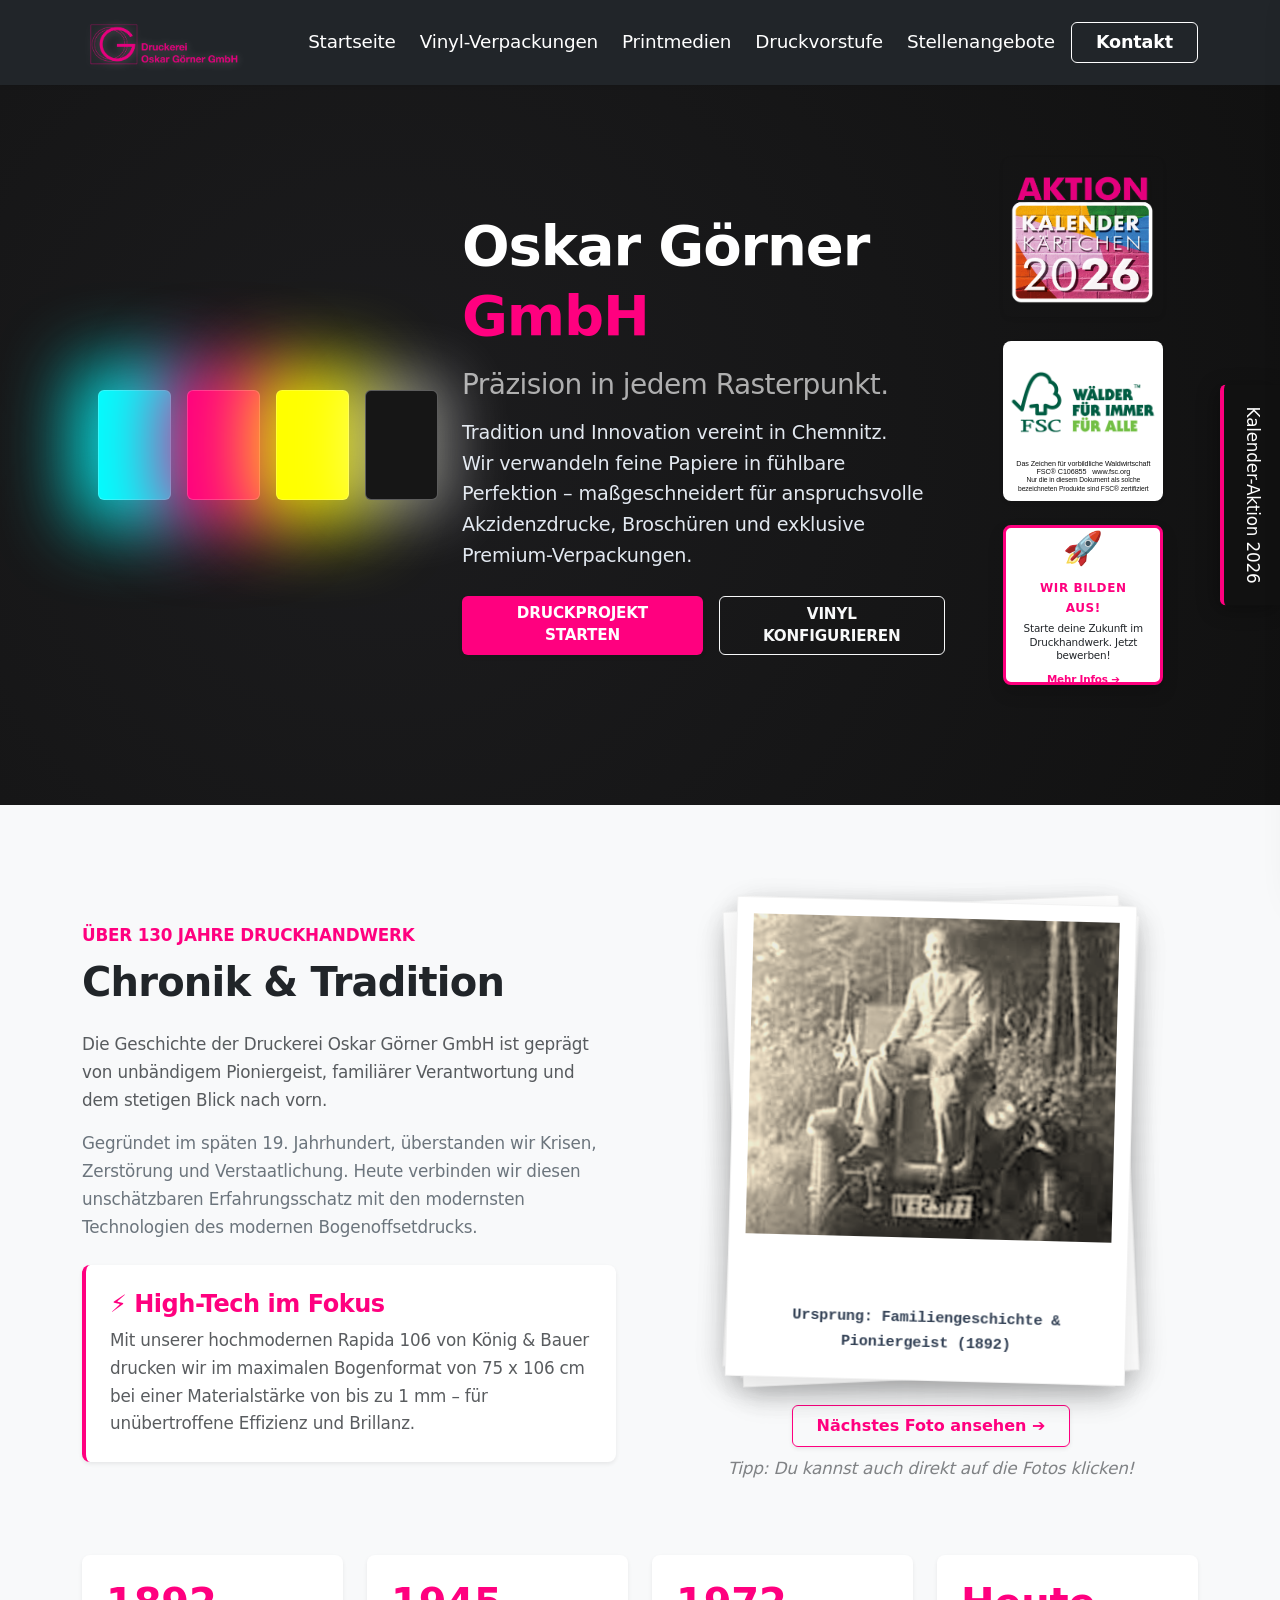
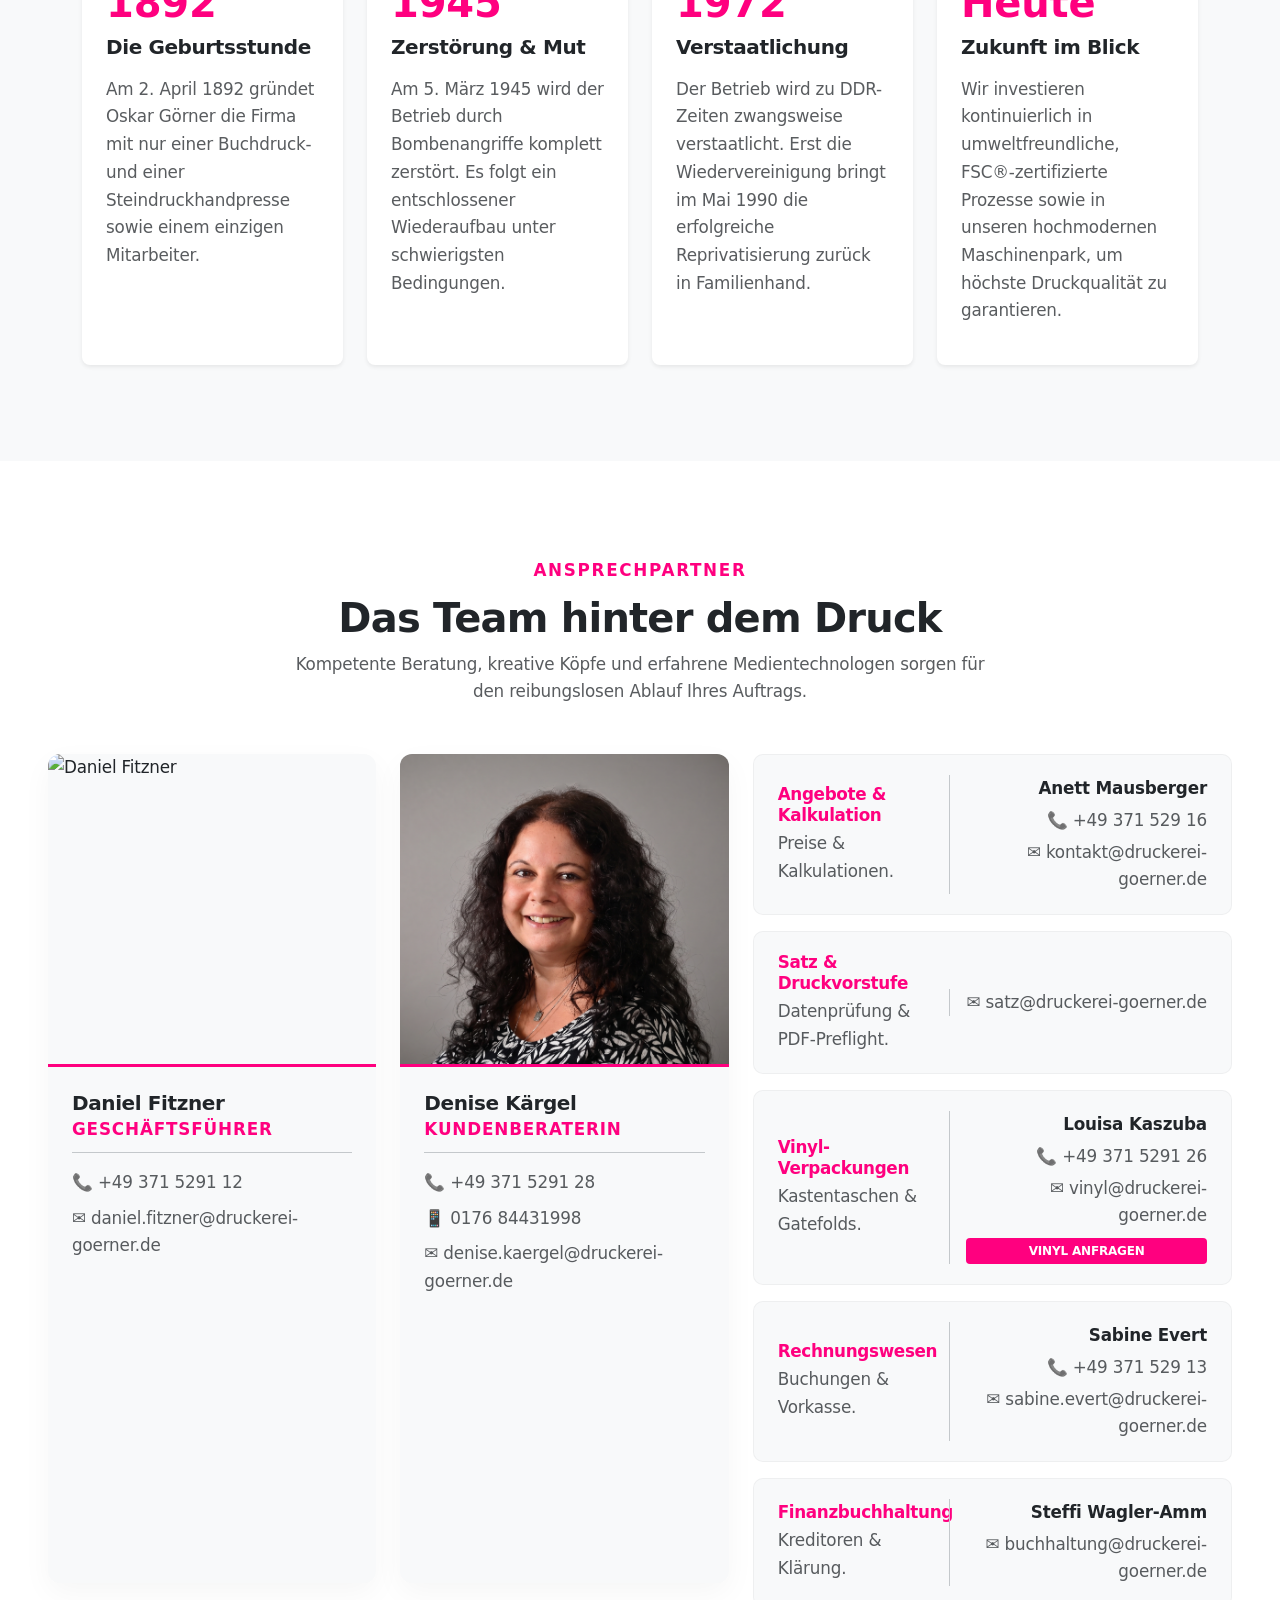
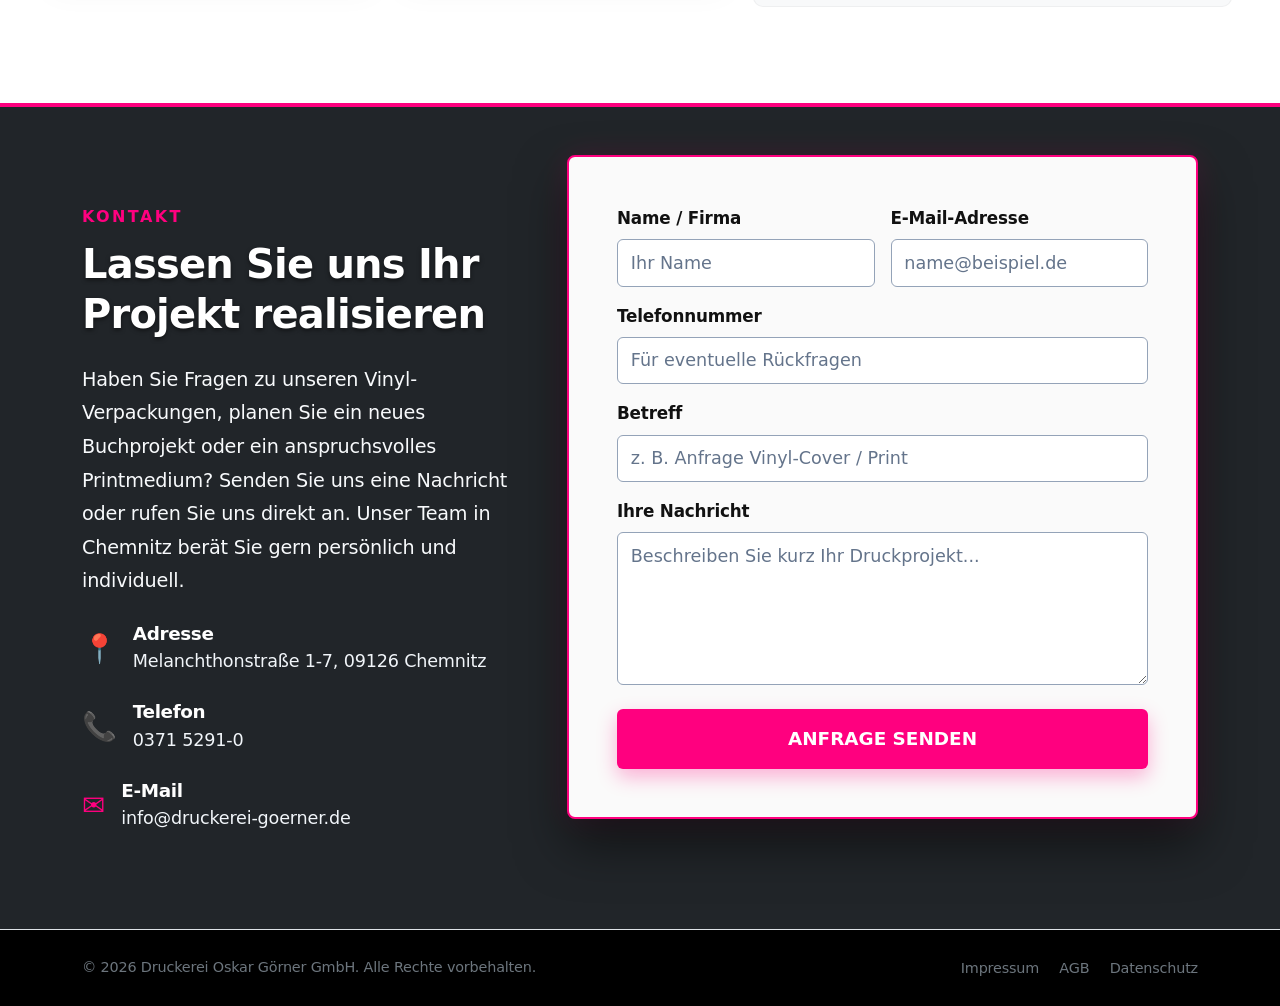
==== index.html @ 6c76233c "neues formualr" ====
<!DOCTYPE html>
<html lang="de">

<head>
    <meta charset="UTF-8">
    <meta name="viewport" content="width=device-width, initial-scale=1.0">
    <title>Druckerei Oskar Görner GmbH | Chemnitz</title>
    <meta name="description"
        content="Druckerei Oskar Görner GmbH in Chemnitz - Spezialist für Vinyl-Verpackungen, Printmedien und weitere Druckdienstleistungen." />

    <link href="https://cdn.jsdelivr.net/npm/bootstrap@5.3.3/dist/css/bootstrap.min.css" rel="stylesheet">
    <link rel="stylesheet" href="css/style.css">
</head>

<body>


    <nav class="navbar navbar-expand-lg navbar-dark bg-dark sticky-top shadow-sm">
        <div class="container">
            <a class="navbar-brand text-uppercase fw-bold tracking-wide" href="index.html">
                <img src="img/Logo_transparent.png" alt="Druckerei Oskar Görner GmbH Logo"
                    class="d-inline-block align-text-top">
            </a>
            <button class="navbar-toggler" type="button" data-bs-toggle="collapse" data-bs-target="#navbarNav">
                <span class="navbar-toggler-icon"></span>
            </button>
            <div class="collapse navbar-collapse" id="navbarNav">
                <ul class="navbar-nav ms-auto align-items-lg-center gap-2">
                    <li class="nav-item"><a class="nav-link" href="index.html">Startseite</a></li>

                    <li class="nav-item dropdown hover-dropdown mobile-split-dropdown">
                        <div class="d-flex align-items-center justify-content-between w-100">
                            <a class="nav-link w-100" href="sites/vinyl/vinyl.html">Vinyl-Verpackungen</a>
                            <span class="mobile-arrow d-lg-none">
                                <svg width="12" height="12" viewBox="0 0 24 24" fill="none" stroke="currentColor"
                                    stroke-width="3" stroke-linecap="round" stroke-linejoin="round">
                                    <polyline points="6 9 12 15 18 9"></polyline>
                                </svg>
                            </span>
                        </div>
                        <ul class="dropdown-menu dropdown-menu-dark">
                            <li><a class="dropdown-menu-item" href="sites/vinyl/formate.html">Formate</a></li>
                            <li><a class="dropdown-menu-item"
                                    href="sites/produktion/weiterverarbeitung.html#veredelung">Veredelung</a></li>
                            <li><a class="dropdown-menu-item text-magenta fw-bold"
                                    href="sites/vinyl/vinyl.html#vinyl-konfigurator">Anfrage Vinyl</a></li>
                        </ul>
                    </li>

                    <li class="nav-item dropdown hover-dropdown mobile-split-dropdown">
                        <div class="d-flex align-items-center justify-content-between w-100">
                            <a class="nav-link w-100" href="sites/produktion/print.html">Printmedien</a>
                            <span class="mobile-arrow d-lg-none">
                                <svg width="12" height="12" viewBox="0 0 24 24" fill="none" stroke="currentColor"
                                    stroke-width="3" stroke-linecap="round" stroke-linejoin="round">
                                    <polyline points="6 9 12 15 18 9"></polyline>
                                </svg>
                            </span>
                        </div>
                        <ul class="dropdown-menu dropdown-menu-dark">
                            <li><a class="dropdown-menu-item"
                                    href="sites/produktion/print.html#offsetdruck">Offsetdruck</a></li>
                            <li><a class="dropdown-menu-item"
                                    href="sites/produktion/print.html#digitaldruck">Digitaldruck</a></li>
                            <li><a class="dropdown-menu-item"
                                    href="sites/produktion/weiterverarbeitung.html">Weiterverarbeitung</a></li>
                            <li><a class="dropdown-menu-item"
                                    href="sites/produktion/weiterverarbeitung.html#veredelung">Veredelung</a></li>
                        </ul>
                    </li>

                    <li class="nav-item">
                        <a class="nav-link" href="sites/produktion/druckvorstufe.html">Druckvorstufe</a>
                    </li>

                    <li class="nav-item"><a class="nav-link" href="sites/stellenangebote.html">Stellenangebote</a></li>
                    <li class="nav-item mt-2 mt-lg-0">
                        <a class="btn btn-outline-magenta px-4" href="#kontakt">Kontakt</a>
                    </li>
                </ul>
            </div>
        </div>
    </nav>

    <section class="hero-section d-flex align-items-center text-white bg-dark position-relative overflow-hidden">
        <div class="container py-4 position-relative" style="z-index: 2;">
            <div class="row align-items-center g-4 flex-column flex-lg-row">

                <!-- CMYK Animation: Bleibt mobil exakt nebeneinander in einer Reihe stehen -->
                <div class="col-12 col-lg-4 d-flex justify-content-center align-items-center mx-auto text-center">
                    <div id="heroModernMachine"
                        class="modern-machine-stage d-flex justify-content-center align-items-center mx-auto">
                        <div
                            class="machine-core d-flex flex-row justify-content-center align-items-center gap-2 gap-sm-3">
                            <div class="laser-glow"></div>
                            <div class="print-cylinder cyan-layer ignited"></div>
                            <div class="print-cylinder magenta-layer ignited"></div>
                            <div class="print-cylinder yellow-layer ignited"></div>
                            <div class="print-cylinder black-layer ignited"></div>
                        </div>
                    </div>
                </div>

                <!-- Text-Inhalt und Buttons -->
                <div class="col-12 col-lg-8 hero-text-entry text-center text-lg-start mt-4 mt-lg-0">
                    <div class="row g-4 align-items-center justify-content-center justify-content-lg-start">

                        <div class="col-12 col-lg-8">
                            <h1 class="display-4 fw-bold mb-3">
                                Oskar Görner <span class="text-magenta">GmbH</span>
                            </h1>
                            <h2 class="h4 fw-light text-white-50 mb-3">Präzision in jedem Rasterpunkt.</h2>
                            <p class="lead mb-0 text-secondary-light">Tradition und Innovation vereint in Chemnitz. <br>
                                Wir verwandeln feine Papiere in fühlbare Perfektion – maßgeschneidert für anspruchsvolle
                                Akzidenzdrucke, Broschüren und exklusive Premium-Verpackungen.</p>

                            <!-- Die beiden Buttons direkt unter dem Text -->
                            <div class="d-flex justify-content-center justify-content-lg-start gap-3 mt-4">
                                <a href="#kontakt"
                                    class="btn btn-magenta px-4 py-2.5 fw-bold text-uppercase tracking-wide shadow-sm"
                                    style="font-size: 0.95rem;">
                                    Druckprojekt starten
                                </a>
                                <a href="sites/vinyl/vinyl.html#vinyl-konfigurator"
                                    class="btn btn-outline-light px-4 py-2.5 fw-bold text-uppercase tracking-wide transition-card"
                                    style="font-size: 0.95rem;">
                                    Vinyl konfigurieren
                                </a>
                            </div>
                        </div>

                        <!-- RECHTE SEITE IM HEADER: Aktion und FSC absolut identisch groß, bündig und mit weißem Hintergrund -->

                        <div
                            class="col-12 col-lg-4 d-flex flex-column align-items-center justify-content-center gap-4 mt-4 mt-lg-0">

                            <img src="img/Button_26.png" alt="Zur Kalenderkärtchen-Aktion 2026"
                                onclick="window.openActionFlyout()" class="img-fluid rounded-3 shadow-sm"
                                style="cursor: pointer; width: 160px !important; height: 160px !important; object-fit: contain; transition: transform 0.2s ease;">

                            <div class="d-flex flex-column align-items-center text-center">
                                <a href="pdf/Zertifikat.pdf" target="_blank" rel="noopener noreferrer"
                                    class="fsc-logo-link d-block bg-white p-2 rounded-3 shadow-sm d-flex flex-column align-items-center justify-content-between text-center text-decoration-none"
                                    style="width: 160px !important; height: 160px !important; transition: transform 0.2s ease;">
                                    <div class="w-100 d-flex align-items-center justify-content-center flex-grow-1"
                                        style="min-height: 0;">
                                        <img src="img/zertifikat.png" alt="FSC Zertifikat Logo" class="mw-100 mh-100"
                                            style="object-fit: contain; transform: scale(1.15);">
                                    </div>
                                    <div class="mt-1 w-100"
                                        style="font-family: 'AvantGarde Bk BT', sans-serif; font-size: 0.45rem; color: #111111; line-height: 1.15; font-weight: 500; letter-spacing: -0.01em;">
                                        Das Zeichen für vorbildliche Waldwirtschaft<br>
                                        FSC® C106855 &nbsp; www.fsc.org<br>
                                        <span style="font-size: 0.42rem;">Nur die in diesem Dokument als solche
                                            bezeichneten Produkte sind FSC® zertifiziert</span>
                                    </div>
                                </a>
                            </div>

                            <a href="sites/stellenangebote.html"
                                class="d-block bg-white p-3 rounded-3 shadow d-flex flex-column align-items-center justify-content-center text-center text-decoration-none"
                                style="width: 160px !important; height: 160px !important; border: 3px solid var(--magenta-brand) !important; transition: transform 0.2s ease, box-shadow 0.2s ease;"
                                onmouseenter="this.style.transform='scale(1.04)'; this.style.boxShadow='0 0 15px rgba(255, 0, 127, 0.4)';"
                                onmouseleave="this.style.transform='scale(1)'; this.style.boxShadow='none';">

                                <div class="fs-2 mb-1" style="animation: pulseBadge 2s infinite alternate;">🚀</div>
                                <div class="fw-bold text-uppercase mb-1"
                                    style="font-size: 0.75rem; color: var(--magenta-brand); letter-spacing: 0.05em;">Wir
                                    bilden aus!</div>
                                <div class="text-dark fw-medium" style="font-size: 0.65rem; line-height: 1.3;">Starte
                                    deine Zukunft im Druckhandwerk. Jetzt bewerben!</div>
                                <div class="mt-2 fw-bold text-decoration-underline"
                                    style="font-size: 0.65rem; color: var(--magenta-brand);">Mehr Infos ➔</div>
                            </a>

                        </div>

                    </div>
                </div>

            </div>
        </div>
    </section>

    <section id="geschichte" class="py-5 bg-light text-dark">
        <div class="container py-5">
            <div class="row g-5 align-items-center mb-5">
                <div class="col-lg-6">
                    <span class="text-magenta text-uppercase fw-bold tracking-wider">Über 130 Jahre Druckhandwerk</span>
                    <h2 class="display-5 fw-bold mt-2 mb-4">Chronik & Tradition</h2>
                    <p class="lead text-muted">Die Geschichte der Druckerei Oskar Görner GmbH ist geprägt von unbändigem
                        Pioniergeist, familiärer Verantwortung und dem stetigen Blick nach vorn.</p>
                    <p class="text-secondary">Gegründet im späten 19. Jahrhundert, überstanden wir Krisen, Zerstörung
                        und Verstaatlichung. Heute verbinden wir diesen unschätzbaren Erfahrungsschatz mit den
                        modernsten Technologien des modernen Bogenoffsetdrucks.</p>

                    <div class="p-4 bg-white shadow-sm rounded-3 border-start border-magenta border-4 mt-4">
                        <h4 class="fw-bold text-magenta mb-2">⚡ High-Tech im Fokus</h4>
                        <p class="mb-0 text-muted">Mit unserer hochmodernen Rapida 106 von König & Bauer drucken wir im
                            maximalen Bogenformat von 75 x 106 cm bei einer Materialstärke von bis zu 1 mm – für
                            unübertroffene Effizienz und Brillanz.</p>
                    </div>
                </div>

                <div class="col-lg-6 d-flex flex-column align-items-center">
                    <div class="photo-stack-container position-relative">
                        <div class="photo-stack" id="historicalPhotoStack" title="Klicke auf das Foto zum Blättern!">

                            <!-- 1. Oskar Görner (Gründerfoto ganz oben auf dem Stapel) -->
                            <div class="historical-photo-card pos-1" data-index="0">
                                <div class="photo-polaroid sepia-filter">
                                    <div class="photo-image-wrapper">
                                        <img src="img/Fritz_gross.jpg" alt="Historisches Gründerfoto" class="photo-img">
                                    </div>
                                    <div class="photo-caption">Ursprung: Familiengeschichte & Pioniergeist (1892)</div>
                                </div>
                            </div>

                            <!-- 2. Buchdruck Produktion 1958 -->
                            <div class="historical-photo-card pos-2" data-index="1">
                                <div class="photo-polaroid bw-filter">
                                    <div class="photo-image-wrapper">
                                        <img src="img/maerz_58_gross.jpg" alt="Produktion März 1958" class="photo-img">
                                    </div>
                                    <div class="photo-caption">1958: Fleiß und Technik im Buchdruck</div>
                                </div>
                            </div>

                            <!-- 3. Gebäude Melanchthonstraße -->
                            <div class="historical-photo-card pos-3" data-index="2">
                                <div class="photo-polaroid vintage-filter">
                                    <div class="photo-image-wrapper">
                                        <img src="img/firma_gross.jpg" alt="Firmengebäude Melanchthonstraße"
                                            class="photo-img">
                                    </div>
                                    <div class="photo-caption">Tradition: Die Produktionsstätte in Chemnitz</div>
                                </div>
                            </div>

                            <!-- 4. Reprivatisierung 1990 -->
                            <div class="historical-photo-card pos-4" data-index="3">
                                <div class="photo-polaroid vintage-filter">
                                    <div class="photo-image-wrapper">
                                        <img src="img/joachim_gross.jpg" alt="Joachim Fitzner" class="photo-img">
                                    </div>
                                    <div class="photo-caption">1990: Reprivatisierung durch Joachim Fitzner</div>
                                </div>
                            </div>

                            <!-- 5. Übernahme 2004 (Mutter & Sohn Daniel) -->
                            <div class="historical-photo-card pos-5" data-index="4">
                                <div class="photo-polaroid">
                                    <div class="photo-image-wrapper">
                                        <img src="img/geschaeftsleitung_gross.jpg" alt="Generationswechsel 2004"
                                            class="photo-img">
                                    </div>
                                    <div class="photo-caption">2004: Übernahme durch Frau Fitzner & Sohn Daniel</div>
                                </div>
                            </div>

                            <!-- 6. Übernahme & Heutige Geschäftsleitung -->
                            <div class="historical-photo-card pos-6" data-index="5">
                                <div class="photo-polaroid">
                                    <div class="photo-image-wrapper">
                                        <img src="img/fitzner1.png" alt="Geschäftsführer Daniel Fitzner"
                                            class="photo-img">
                                    </div>
                                    <div class="photo-caption">Heute: Daniel Fitzner führt den Familienbetrieb als
                                        alleiniger Geschäftsführer in die Zukunft</div>
                                </div>
                            </div>

                        </div>
                    </div>

                    <div class="text-center mt-4">
                        <button class="btn btn-outline-magenta px-4 py-2 fw-semibold shadow-sm" id="btnNextPhoto">
                            Nächstes Foto ansehen ➔
                        </button>
                        <p class="text-muted small mt-2 mb-0"><i class="opacity-75">Tipp: Du kannst auch direkt auf die
                                Fotos klicken!</i></p>
                    </div>
                </div>
            </div>

            <!-- DIE REINE TIMELINE -->
            <div class="row g-4 mt-5">
                <div class="col-md-6 col-lg-3">
                    <div class="p-4 bg-white rounded-3 shadow-sm h-100 d-flex flex-column justify-content-between">
                        <div>
                            <div class="display-6 fw-bold text-magenta mb-2">1892</div>
                            <h5 class="fw-bold mb-3">Die Geburtsstunde</h5>
                            <p class="text-muted small mb-0">Am 2. April 1892 gründet Oskar Görner die Firma mit nur
                                einer Buchdruck- und einer Steindruckhandpresse sowie einem einzigen Mitarbeiter.</p>
                        </div>
                    </div>
                </div>

                <div class="col-md-6 col-lg-3">
                    <div class="p-4 bg-white rounded-3 shadow-sm h-100 d-flex flex-column justify-content-between">
                        <div>
                            <div class="display-6 fw-bold text-magenta mb-2">1945</div>
                            <h5 class="fw-bold mb-3">Zerstörung & Mut</h5>
                            <p class="text-muted small mb-0">Am 5. März 1945 wird der Betrieb durch Bombenangriffe
                                komplett zerstört. Es folgt ein entschlossener Wiederaufbau unter schwierigsten
                                Bedingungen.</p>
                        </div>
                    </div>
                </div>

                <div class="col-md-6 col-lg-3">
                    <div class="p-4 bg-white rounded-3 shadow-sm h-100 d-flex flex-column justify-content-between">
                        <div>
                            <div class="display-6 fw-bold text-magenta mb-2">1972</div>
                            <h5 class="fw-bold mb-3">Verstaatlichung</h5>
                            <p class="text-muted small mb-0">Der Betrieb wird zu DDR-Zeiten zwangsweise verstaatlicht.
                                Erst die Wiedervereinigung bringt im Mai 1990 die erfolgreiche Reprivatisierung zurück
                                in Familienhand.</p>
                        </div>
                    </div>
                </div>

                <div class="col-md-6 col-lg-3">
                    <div class="p-4 bg-white rounded-3 shadow-sm h-100 d-flex flex-column justify-content-between">
                        <div>
                            <div class="display-6 fw-bold text-magenta mb-2">Heute</div>
                            <h5 class="fw-bold mb-3">Zukunft im Blick</h5>
                            <p class="text-muted small mb-3">Wir investieren kontinuierlich in umweltfreundliche,
                                FSC®-zertifizierte Prozesse sowie in unseren hochmodernen Maschinenpark, um höchste
                                Druckqualität zu garantieren.</p>
                        </div>
                    </div>
                </div>
            </div>
        </div>
    </section>

    <!-- ==========================================
       MODERNE INTERAKTIVE TEAM-GALERIE (PREMIUM GRID)
       ========================================== -->

    <!-- TEAM SECTION (Helle Kasten, synchrone Zeilenhöhen & erweiterte Breite gegen Mail-Umbruch) -->
    <section id="team" class="py-5 bg-white">
        <div class="container-fluid px-4 px-md-5 py-5" style="max-width: 1600px; margin: 0 auto;">
            <div class="text-center max-width-md mx-auto mb-5" style="max-width: 700px;">
                <span class="text-magenta text-uppercase fw-bold tracking-wider"
                    style="letter-spacing: 0.1em;">Ansprechpartner</span>
                <h2 class="display-5 fw-bold mt-2">Das Team hinter dem Druck</h2>
                <p class="text-muted">Kompetente Beratung, kreative Köpfe und erfahrene Medientechnologen sorgen für den
                    reibungslosen Ablauf Ihres Auftrags.</p>
            </div>

            <div class="row g-4 align-items-stretch">

                <!-- LINKE SEITE: Hauptkarten mit hellem Hintergrund (Daniel & Denise) -->
                <div class="col-12 col-lg-7">
                    <div class="row g-4 h-100">

                        <!-- Daniel Fitzner -->
                        <div class="col-12 col-sm-6">
                            <div class="team-card-wrapper" style="background-color: #f8f9fa !important;">
                                <div class="team-photo-container">
                                    <img src="img/fitzner1.png" alt="Daniel Fitzner" class="team-photo-img">
                                </div>
                                <div class="p-4 d-flex flex-column justify-content-between"
                                    style="min-height: 200px; background-color: #f8f9fa !important; border-top: 3px solid var(--magenta-brand);">
                                    <div class="text-start pb-2">
                                        <h4 class="h5 fw-bold mb-0 text-dark">Daniel Fitzner</h4>
                                        <p class="text-magenta small fw-semibold text-uppercase mb-0"
                                            style="font-size: 0.8rem; letter-spacing: 0.05em;">Geschäftsführer</p>
                                    </div>

                                    <!-- Synchronisierte Zeilenhöhe: Mails und Nummern fluchten perfekt -->
                                    <div class="pt-3 border-top border-secondary-subtle flex-grow-1 d-flex flex-column justify-content-end text-muted small"
                                        style="line-height: 1.5; font-size: 0.9rem;">
                                        <p class="mb-2">
                                            <a href="tel:+49371529112"
                                                class="text-decoration-none text-muted text-magenta-hover fw-medium">📞
                                                +49 371 5291 12</a>
                                        </p>
                                        <p class="mb-2">
                                            <a href="mailto:daniel.fitzner@druckerei-goerner.de"
                                                class="text-decoration-none text-muted text-magenta-hover fw-medium text-break">✉️
                                                daniel.fitzner@druckerei-goerner.de</a>
                                        </p>
                                        <p class="mb-0 opacity-0 d-none d-sm-block" style="font-size: 0.9rem;">
                                            Platzhalter </p>
                                    </div>
                                </div>
                            </div>
                        </div>

                        <!-- Denise Kärgel -->
                        <div class="col-12 col-sm-6">
                            <div class="team-card-wrapper" style="background-color: #f8f9fa !important;">
                                <div class="team-photo-container">
                                    <img src="img/denise_kaegel.png" alt="Denise Kärgel" class="team-photo-img">
                                </div>
                                <div class="p-4 d-flex flex-column justify-content-between"
                                    style="min-height: 200px; background-color: #f8f9fa !important; border-top: 3px solid var(--magenta-brand);">
                                    <div class="text-start pb-2">
                                        <h4 class="h5 fw-bold mb-0 text-dark">Denise Kärgel</h4>
                                        <p class="text-magenta small fw-semibold text-uppercase mb-0"
                                            style="font-size: 0.8rem; letter-spacing: 0.05em;">Kundenberaterin</p>
                                    </div>

                                    <div class="pt-3 border-top border-secondary-subtle flex-grow-1 d-flex flex-column justify-content-end text-muted small"
                                        style="line-height: 1.5; font-size: 0.9rem;">
                                        <p class="mb-2">
                                            <a href="tel:+49371529128"
                                                class="text-decoration-none text-muted text-magenta-hover fw-medium">📞
                                                +49 371 5291 28</a>
                                        </p>
                                        <p class="mb-2">
                                            <a href="tel:+4917684431998"
                                                class="text-decoration-none text-muted text-magenta-hover fw-medium">📱
                                                0176 84431998</a>
                                        </p>
                                        <p class="mb-0">
                                            <a href="mailto:denise.kaergel@druckerei-goerner.de"
                                                class="text-decoration-none text-muted text-magenta-hover fw-medium text-break">✉️
                                                denise.kaergel@druckerei-goerner.de</a>
                                        </p>
                                    </div>
                                </div>
                            </div>
                        </div>

                    </div>
                </div>

                <!-- RECHTE SEITE: Erweiterte Spaltenbreite (col-5 zu col-7) verhindert das Rutschen der Mails -->
                <div class="col-12 col-lg-5">
                    <div class="right-column-container gap-3 h-100 d-flex flex-column justify-content-between">

                        <!-- Kachel 1 -->
                        <div class="team-department-tile flex-grow-1">
                            <div class="text-start pe-2" style="width: 40%;">
                                <h4 class="h6 fw-bold text-magenta mb-1" style="font-size: 1.05rem;">Angebote &amp;
                                    Kalkulation</h4>
                                <p class="text-muted small mb-0 d-none d-sm-block">Preise &amp; Kalkulationen.</p>
                            </div>
                            <div class="text-end ps-3 border-start border-secondary-subtle flex-grow-1"
                                style="line-height: 1.4; font-size: 0.9rem; width: 60%;">
                                <p class="mb-1 fw-bold text-dark">Anett Mausberger</p>
                                <p class="mb-1"><a href="tel:+4937152916"
                                        class="text-decoration-none text-muted text-magenta-hover fw-medium">📞 +49 371
                                        529 16</a></p>
                                <p class="mb-0"><a href="mailto:kontakt@druckerei-goerner.de"
                                        class="text-decoration-none text-muted text-magenta-hover text-break">✉️
                                        kontakt@druckerei-goerner.de</a></p>
                            </div>
                        </div>

                        <!-- Kachel 2 -->
                        <div class="team-department-tile flex-grow-1">
                            <div class="text-start pe-2" style="width: 40%;">
                                <h4 class="h6 fw-bold text-magenta mb-1" style="font-size: 1.05rem;">Satz &amp;
                                    Druckvorstufe</h4>
                                <p class="text-muted small mb-0 d-none d-sm-block">Datenprüfung &amp; PDF-Preflight.</p>
                            </div>
                            <div class="text-end ps-3 border-start border-secondary-subtle flex-grow-1"
                                style="line-height: 1.4; font-size: 0.9rem; width: 60%;">
                                <p class="mb-0"><a href="mailto:satz@druckerei-goerner.de"
                                        class="text-decoration-none text-muted text-magenta-hover fw-medium text-break">✉️
                                        satz@druckerei-goerner.de</a></p>
                            </div>
                        </div>

                        <!-- Kachel 3 -->
                        <div class="team-department-tile flex-grow-1">
                            <div class="text-start pe-2" style="width: 40%;">
                                <h4 class="h6 fw-bold text-magenta mb-1" style="font-size: 1.05rem;">Vinyl-Verpackungen
                                </h4>
                                <p class="text-muted small mb-0 d-none d-sm-block">Kastentaschen &amp; Gatefolds.</p>
                            </div>
                            <div class="text-end ps-3 border-start border-secondary-subtle flex-grow-1 d-flex flex-column align-items-end justify-content-center"
                                style="line-height: 1.4; font-size: 0.9rem; width: 60%;">
                                <p class="mb-1 fw-bold text-dark">Louisa Kaszuba</p>
                                <p class="mb-1"><a href="tel:+49371529126"
                                        class="text-decoration-none text-muted text-magenta-hover fw-medium">📞 +49 371
                                        5291 26</a></p>
                                <p class="mb-2"><a href="mailto:vinyl@druckerei-goerner.de"
                                        class="text-decoration-none text-muted text-magenta-hover fw-medium text-break">✉️
                                        vinyl@druckerei-goerner.de</a></p>

                                <a href="sites/vinyl/vinyl.html#vinyl-konfigurator"
                                    class="btn btn-magenta btn-sm px-3 py-1.5 fw-bold text-uppercase tracking-wide w-100 w-sm-auto"
                                    style="font-size: 0.75rem; border-radius: 4px;">
                                    Vinyl anfragen
                                </a>
                            </div>
                        </div>

                        <!-- Kachel 4 (Sabine Evert: Vergrößerte Spalte hält die Mail in einer Zeile) -->
                        <div class="team-department-tile flex-grow-1">
                            <div class="text-start pe-2" style="width: 40%;">
                                <h4 class="h6 fw-bold text-magenta mb-1" style="font-size: 1.05rem;">Rechnungswesen</h4>
                                <p class="text-muted small mb-0 d-none d-sm-block">Buchungen &amp; Vorkasse.</p>
                            </div>
                            <div class="text-end ps-3 border-start border-secondary-subtle flex-grow-1"
                                style="line-height: 1.4; font-size: 0.9rem; width: 60%;">
                                <p class="mb-1 fw-bold text-dark">Sabine Evert</p>
                                <p class="mb-1"><a href="tel:+4937152913"
                                        class="text-decoration-none text-muted text-magenta-hover fw-medium">📞 +49 371
                                        529 13</a></p>
                                <p class="mb-0"><a href="mailto:sabine.evert@druckerei-goerner.de"
                                        class="text-decoration-none text-muted text-magenta-hover text-break">✉️
                                        sabine.evert@druckerei-goerner.de</a></p>
                            </div>
                        </div>

                        <!-- Kachel 5 -->
                        <div class="team-department-tile flex-grow-1">
                            <div class="text-start pe-2" style="width: 40%;">
                                <h4 class="h6 fw-bold text-magenta mb-1" style="font-size: 1.05rem;">Finanzbuchhaltung
                                </h4>
                                <p class="text-muted small mb-0 d-none d-sm-block">Kreditoren &amp; Klärung.</p>
                            </div>
                            <div class="text-end ps-3 border-start border-secondary-subtle flex-grow-1"
                                style="line-height: 1.4; font-size: 0.9rem; width: 60%;">
                                <p class="mb-1 fw-bold text-dark">Steffi Wagler-Amm</p>
                                <p class="mb-0"><a href="mailto:buchhaltung@druckerei-goerner.de"
                                        class="text-decoration-none text-muted text-magenta-hover fw-medium text-break">✉️
                                        buchhaltung@druckerei-goerner.de</a></p>
                            </div>
                        </div>

                    </div>
                </div>

            </div>
        </div>
    </section>



    <section id="kontakt" class="py-5 bg-dark text-white border-top border-magenta border-4">
        <div class="container py-4 py-md-5">
            <div class="row g-4 g-lg-5 align-items-start">

                <div class="col-12 col-lg-5 text-center text-lg-start">
                    <span class="text-magenta text-uppercase fw-bold tracking-wider"
                        style="letter-spacing: 0.1em;">Kontakt</span>
                    <h2 class="display-6 fw-bold mt-2 mb-3 mb-lg-4">Lassen Sie uns Ihr Projekt realisieren</h2>
                    <p class="text-secondary-light mb-4 mx-auto mx-lg-0" style="max-width: 550px;">Haben Sie Fragen zu
                        unseren Vinyl-Verpackungen, planen Sie ein neues Buchprojekt oder ein anspruchsvolles
                        Printmedium? Senden Sie uns eine Nachricht oder rufen Sie uns direkt an. Unser Team in Chemnitz
                        berät Sie gern persönlich und individuell.</p>

                    <div class="d-flex flex-column align-items-center align-items-lg-start gap-4 mt-2">
                        <div class="d-flex flex-column flex-sm-row align-items-center text-center text-sm-start">
                            <div class="fs-3 text-magenta mb-2 mb-sm-0 me-sm-3">📍</div>
                            <div>
                                <h6 class="fw-bold mb-0">Adresse</h6>
                                <span class="text-white-50 small">Melanchthonstraße 1-7, 09126 Chemnitz</span>
                            </div>
                        </div>
                        <div class="d-flex flex-column flex-sm-row align-items-center text-center text-sm-start">
                            <div class="fs-3 text-magenta mb-2 mb-sm-0 me-sm-3">📞</div>
                            <div>
                                <h6 class="fw-bold mb-0">Telefon</h6>
                                <a href="tel:+4937152910"
                                    class="text-white-50 small text-decoration-none text-magenta-hover">0371 5291-0</a>
                            </div>
                        </div>
                        <div class="d-flex flex-column flex-sm-row align-items-center text-center text-sm-start">
                            <div class="fs-3 text-magenta mb-2 mb-sm-0 me-sm-3">✉️</div>
                            <div>
                                <h6 class="fw-bold mb-0">E-Mail</h6>
                                <a href="mailto:info@druckerei-goerner.de"
                                    class="text-white-50 small text-decoration-none text-magenta-hover text-break">info@druckerei-goerner.de</a>
                            </div>
                        </div>
                    </div>
                </div>

                <div class="col-12 col-lg-7 mt-4 mt-lg-0">
                    <div class="bg-dark-accent p-3 p-sm-4 p-md-5 rounded-3 border border-secondary-subtle shadow-sm">
                        <form id="contactForm"
                            action="https://script.google.com/macros/s/AKfycbwaNLoAoThzxeulzmBESVK8Zw7rBV_pHkInyIVOZq9UlC4w7qPHfOGSsOVsRi-CBIMe/exec"
                            method="POST">
                            <!-- Keine Hidden-Inputs für StaticForms mehr nötig! -->
                            <div class="row g-3">

                                <div class="col-12 col-md-6">
                                    <label for="name" class="form-label small fw-bold text-white-50">Name /
                                        Firma</label>
                                    <input type="text" class="form-control bg-dark text-white border-secondary py-2"
                                        name="Name" id="name" required placeholder="Ihr Name">
                                </div>
                                <div class="col-12 col-md-6">
                                    <label for="email"
                                        class="form-label small fw-bold text-white-50">E-Mail-Adresse</label>
                                    <input type="email" class="form-control bg-dark text-white border-secondary py-2"
                                        name="Email" id="email" required placeholder="name@beispiel.de">
                                </div>
                                <div class="col-12">
                                    <label for="phone"
                                        class="form-label small fw-bold text-white-50">Telefonnummer</label>
                                    <input type="tel" class="form-control bg-dark text-white border-secondary py-2"
                                        name="Telefon" id="phone" required placeholder="Für eventuelle Rückfragen">
                                </div>
                                <div class="col-12">
                                    <label for="betreff" class="form-label small fw-bold text-white-50">Betreff</label>
                                    <input type="text" class="form-control bg-dark text-white border-secondary py-2"
                                        name="Betreff" id="betreff" required
                                        placeholder="z. B. Anfrage Vinyl-Cover / Print">
                                </div>
                                <div class="col-12">
                                    <label for="nachricht" class="form-label small fw-bold text-white-50">Ihre
                                        Nachricht</label>
                                    <textarea class="form-control bg-dark text-white border-secondary" name="Nachricht"
                                        id="nachricht" rows="5" required
                                        placeholder="Beschreiben Sie kurz Ihr Druckprojekt..."></textarea>
                                </div>
                                <div class="col-12 mt-4">
                                    <button type="submit"
                                        class="btn btn-magenta w-100 py-3 fw-bold text-uppercase tracking-wide"
                                        id="submitBtn">Anfrage senden</button>
                                </div>
                            </div>
                        </form>
                    </div>
                </div>

            </div>
        </div>
    </section>

    <!-- Das echte Danke-Pop-up (wird standardmäßig versteckt) -->
    <div class="modal fade" id="thankYouModal" tabindex="-1" aria-hidden="true">
        <div class="modal-dialog modal-dialog-centered px-3">
            <div class="modal-content bg-white border border-magenta text-dark text-center p-4 shadow-lg">
                <div class="modal-body">
                    <div class="fs-1 text-magenta mb-2">✓</div>
                    <h4 class="fw-bold mb-2 text-dark">Danke!</h4>
                    <p class="text-muted mb-4">Ihre Nachricht wurde erfolgreich übermittelt. Wir werden uns
                        schnellstmöglich bei Ihnen melden.</p>
                    <button type="button" class="btn btn-magenta px-4 py-2 fw-semibold"
                        data-bs-dismiss="modal">Schließen</button>
                </div>
            </div>
        </div>
    </div>


    <footer class="bg-black text-secondary py-4 fs-6 border-top border-secondary-dark">
        <div class="container text-center text-md-start">
            <div class="row g-4 align-items-center">
                <div class="col-md-6">
                    <p class="small mb-0">© 2026 Druckerei Oskar Görner GmbH. Alle Rechte vorbehalten.</p>
                </div>
                <div class="col-md-6 text-md-end">
                    <ul class="list-inline mb-0 small">
                        <li class="list-inline-item me-3"><a href="impressum.html"
                                class="text-secondary text-decoration-none text-white-hover">Impressum</a>
                        </li>
                        <li class="list-inline-item me-3"><a href="agb.html"
                                class="text-secondary text-decoration-none text-white-hover">AGB</a></li>
                        <li class="list-inline-item"><a href="datenschutz.html"
                                class="text-secondary text-decoration-none text-white-hover">Datenschutz</a>
                        </li>
                    </ul>
                </div>
            </div>
        </div>
    </footer>

    <script src="https://cdn.jsdelivr.net/npm/bootstrap@5.3.3/dist/js/bootstrap.bundle.min.js"></script>
    <script src="/js/script.js"></script>
    <script src="/js/aktions-daten.js"></script>
    <script
        src="https://cloud.ccm19.de/app.js?apiKey=83c66565ed98c35c57e2cc1b212034212c5fb238f9d48996&amp;domain=6a55c881c3d8ab92bd0b35f2"
        referrerpolicy="origin"></script>
</body>

</html>
---- css/style.css ----
/* ==========================================================================
   1. UTILITIES, CO_FARBEN & TYPOGRAFIE (ORIGINAL STAND)
   ========================================================================== */
:root {
    --bs-primary: #ff007f;
    --magenta-brand: #ff007f;
    --dark-brand: #111111;
    --dark-accent: #1a1a1a;
    --main-font: system-ui, -apple-system, BlinkMacSystemFont, 'Segoe UI', Roboto, Oxygen, Ubuntu, Cantarell, 'Open Sans', 'Helvetica Neue', sans-serif;
}

html {
    scroll-behavior: smooth;
    font-size: 16px !important;
    font-family: var(--main-font) !important;
    -webkit-font-smoothing: antialiased;
    -moz-osx-font-smoothing: grayscale;
}

body {
    font-size: 1.05rem !important;
    line-height: 1.65 !important;
    letter-spacing: -0.011em;
}

p, li {
    font-size: 1.05rem !important;
    line-height: 1.65 !important;
    font-weight: 400 !important;
}

.text-secondary-light {
    color: #e2e8f0 !important;
}

.hero-section .text-white-50 {
    color: rgba(255, 255, 255, 0.65) !important;
}

h1, h2, h3, h4, h5, h6 {
    letter-spacing: -0.02em !important;
    line-height: 1.25 !important;
}

h2.display-5, h2.display-6 { 
    font-size: 2.5rem !important; 
}

.text-magenta { color: var(--magenta-brand) !important; }
.bg-magenta { background-color: var(--magenta-brand) !important; }
.bg-dark-accent { background-color: var(--dark-accent) !important; }
.border-magenta { border-color: var(--magenta-brand) !important; }

.btn-magenta {
    background-color: var(--magenta-brand);
    color: #fff;
    border: none;
}
.btn-magenta:hover {
    background-color: #e00070;
    color: #fff;
}
.btn-outline-magenta {
    border-color: var(--magenta-brand);
    color: var(--magenta-brand);
}
.btn-outline-magenta:hover {
    background-color: var(--magenta-brand);
    color: #fff;
}


/* ==========================================================================
   2. NAVBAR & NAV_DROPDOWNS (ORIGINAL STAND)
   ========================================================================== */
.navbar {
    padding-top: 0.5rem !important;
    padding-bottom: 0.5rem !important;
}

.navbar-brand img {
    height: 55px !important;
    filter: drop-shadow(0px 1px 4px rgba(255, 255, 255, 0.25));
    transition: transform 0.2s ease;
}

.navbar-brand:hover img {
    transform: scale(1.02);
}

.navbar-nav .nav-link {
    color: #ffffff !important;
    font-size: 1.15rem !important;
    font-weight: 500;
    transition: color 0.2s ease-in-out, transform 0.2s ease-in-out, font-weight 0.2s ease-in-out;
}

.navbar-nav .nav-link:hover {
    color: var(--magenta-brand) !important;
    font-weight: 700 !important;
    transform: scale(1.03);
    display: inline-block;
}

.mobile-arrow {
    transition: transform 0.2s ease;
}

.mobile-arrow:hover {
    color: var(--magenta-brand) !important;
    transform: scale(1.15);
}

.navbar-nav .hover-dropdown.show .nav-link,
.navbar-nav .mobile-split-dropdown.show .nav-link {
    color: var(--magenta-brand) !important;
    font-weight: 700 !important;
}

.dropdown-menu-dark .dropdown-menu-item:hover {
    background-color: var(--magenta-brand) !important;
    color: #ffffff !important;
    font-weight: 600 !important;
    padding-left: 1.5rem;
    transition: all 0.2s ease-in-out;
}

.navbar-nav .btn-outline-magenta {
    color: #ffffff !important;
    border-color: #ffffff !important;
    font-weight: 600;
    font-size: 1.1rem !important;
    transition: all 0.2s ease-in-out;
}

.navbar-nav .btn-outline-magenta:hover {
    color: white !important;
    border-color: white !important;
    background-color: var(--magenta-brand) !important;
    font-weight: 700 !important;
}

.dropdown-menu-dark {
    background-color: var(--dark-brand);
    border: 1px solid #333;
    display: none;
    opacity: 0;
    visibility: hidden;
    transition: opacity 0.2s ease-in-out;
}

.hover-dropdown.show .dropdown-menu,
.mobile-split-dropdown.show .dropdown-menu {
    display: block !important;
    opacity: 1 !important;
    visibility: visible !important;
}

.dropdown-menu-item {
    display: block;
    width: 100%;
    padding: 0.5rem 1.5rem;
    color: #dee2e6;
    font-size: 1.1rem !important;
    text-decoration: none;
}

/* ==========================================================================
   3. HERO SECTION & ORIGINALE SVG MACHINE/VINYL ENGINE
   ========================================================================== */
.hero-section {
    min-height: 80vh;
    background: radial-gradient(circle at 30% 50%, #1c1c1e 0%, var(--dark-brand) 100%);
}

.hero-section h1 {
    font-size: 3.5rem !important;
    color: #ffffff !important;
}

.hero-section h2 { font-size: 1.75rem !important; }
.hero-section .lead { font-size: 1.2rem !important; line-height: 1.6 !important; }
.hero-section .hero-text-entry .row.g-4.mt-2 { margin-top: 0.25rem !important; }

.print-machine-wrapper {
    max-width: 420px;
    width: 100%;
    aspect-ratio: 1 / 1;
    position: relative;
    border-radius: 50%;
    background: #f8f9fa;
    box-shadow: 0 0 40px 5px rgba(255, 0, 127, 0.1);
    transition: box-shadow 2.5s cubic-bezier(0.25, 1, 0.5, 1);
}

.vinyl-wrapper {
    max-width: 420px;
    width: 100%;
    aspect-ratio: 1 / 1;
    position: relative;
    border-radius: 50%;
    box-shadow: 0 0 40px 5px rgba(255, 0, 127, 0.1);
    transition: box-shadow 2.5s cubic-bezier(0.25, 1, 0.5, 1);
}

.print-machine-wrapper.loaded,
.vinyl-wrapper.loaded {
    box-shadow: 0 0 110px 35px rgba(255, 0, 127, 0.38);
}

.vinyl-body {
    transform-origin: center;
    opacity: 0;
    transition: transform 2.2s cubic-bezier(0.175, 0.885, 0.32, 1.1), opacity 1.2s ease-in-out;
}

/* --- CMYK RASTERPUNKT ANIMATIONEN --- */
.precision-cross { transform: scale(0) rotate(-180deg); }
.print-machine-wrapper.loaded .precision-cross { transform: scale(1) rotate(0deg); opacity: 1; }
.precision-cross circle, .precision-cross line { stroke: #111111 !important; }
.precision-cross circle[stroke-dasharray] { stroke: #495057 !important; }

.raster-dot {
    transform-origin: center;
    transition: transform 2.0s cubic-bezier(0.25, 1, 0.5, 1), opacity 1.5s ease-in-out, filter 1.5s ease;
    filter: blur(6px);
}
.c-dot { transform: translate(-30px, -20px) scale(0.6); }
.m-dot { transform: translate(0px, 35px) scale(0.6); }
.y-dot { transform: translate(30px, -20px) scale(0.6); }
.k-dot { transform: scale(0); opacity: 0; }

.print-machine-wrapper.loaded .c-dot { transform: translate(10px, 10px) scale(1.05); filter: blur(14px); opacity: 0.55; }
.print-machine-wrapper.loaded .m-dot { transform: translate(0px, -10px) scale(1.05); filter: blur(14px); opacity: 0.65; }
.print-machine-wrapper.loaded .y-dot { transform: translate(-10px, 10px) scale(1.05); filter: blur(14px); opacity: 0.45; }
.print-machine-wrapper.loaded .k-dot { transform: scale(1); opacity: 0.9; filter: blur(0px); fill: #111111; }

/* --- VINYL --- */
.vinyl-wrapper .vinyl-body { transform: scale(0) rotate(-270deg); }
.vinyl-wrapper.loaded .vinyl-body { transform: scale(1) rotate(720deg); opacity: 1; }
.vinyl-wrapper .cmyk-arc { fill: none; stroke-width: 20; stroke-linecap: round; transform-origin: center; transition: transform 1.8s cubic-bezier(0.34, 1.3, 0.64, 1), opacity 1.4s ease-in-out, filter 1.2s ease-in-out; }
.vinyl-wrapper .cyan        { stroke: #00ffff; transform: scale(1) rotate(20deg); }
.vinyl-wrapper .magenta-arc { stroke: var(--magenta-brand); transform: scale(1) rotate(140deg); }
.vinyl-wrapper .yellow      { stroke: #ffff00; transform: scale(1) rotate(260deg); }

.vinyl-wrapper.loaded .cmyk-arc { opacity: 0; filter: blur(12px); }
.vinyl-wrapper.loaded .cyan { transform: scale(2.3) rotate(-60deg) translate(-45px, -45px); }
.vinyl-wrapper.loaded .magenta-arc { transform: scale(2.3) rotate(225deg) translate(45px, -45px); }
.vinyl-wrapper.loaded .yellow { transform: scale(2.3) rotate(320deg) translate(0px, 55px); }

.plate { fill: #0d0d0f; }
.groove { fill: none; stroke: rgba(255, 255, 255, 0.12); stroke-width: 0.6; }
.label { fill: #ffffff; }
.center-hole { fill: #1c1c1e; }

@keyframes spinPlate { 100% { transform: rotate(360deg); } }
.vinyl-wrapper.spinning .vinyl-body { animation: spinPlate 15s linear infinite; }

/* --- PRINT LAYERS --- */
.print-layer { transform-origin: center; mix-blend-mode: multiply; transition: transform 1.6s cubic-bezier(0.19, 1, 0.22, 1), opacity 1.2s ease-in-out; }
.layer-cyan { transform: translate(-60px, -40px) rotate(-25deg); }
.layer-yellow { transform: translate(60px, 40px) rotate(15deg); }
.layer-magenta { transform: translate(-10px, 60px) rotate(-10deg); }

.print-machine-wrapper.loaded .print-layer { opacity: 0.55; }
.print-machine-wrapper.loaded .layer-cyan { transform: translate(0, 0) rotate(-4deg); transition-delay: 0.2s; }
.print-machine-wrapper.loaded .layer-yellow { transform: translate(0, 0) rotate(4deg); transition-delay: 0.5s; }
.print-machine-wrapper.loaded .layer-magenta { transform: translate(0, 0) rotate(0deg); opacity: 0.75; transition-delay: 0.8s; }

@keyframes paperPulse { 0% { transform: scale(1); } 50% { transform: scale(1.02); } 100% { transform: scale(1); } }
.print-machine-wrapper.loaded svg { animation: paperPulse 6s ease-in-out infinite alternate; animation-delay: 2.4s; }

/* --- LUXURY SHIMMER --- */
.finishing-shimmer { transform-origin: center; transform: scale(0.3) rotate(-15deg); transition: transform 1.8s cubic-bezier(0.175, 0.885, 0.32, 1.275), opacity 1.5s ease-in-out; }
.print-machine-wrapper.loaded .gloss-layer { transform: scale(1) rotate(0deg); opacity: 0.85; transition-delay: 0.3s; }
.print-machine-wrapper.loaded .core-layer { transform: scale(1) rotate(0deg); opacity: 0.9; transition-delay: 0.6s; }

@keyframes luxuryShimmerClean {
    0% { filter: drop-shadow(0 0 5px rgba(255, 0, 127, 0.3)) brightness(1); }
    50% { filter: drop-shadow(0 0 25px rgba(255, 0, 127, 0.7)) brightness(1.2); }
    100% { filter: drop-shadow(0 0 5px rgba(255, 0, 127, 0.3)) brightness(1); }
}
.print-machine-wrapper.loaded .gloss-layer { animation: luxuryShimmerClean 4s ease-in-out infinite; animation-delay: 2.1s; }

/* ==========================================================================
   4. NEUE INTERAKTIVE CMYK-ZYLINDER ENGINE (STARTSEITE)
   ========================================================================== */
#heroModernMachine { position: relative; overflow: visible !important; width: 100%; min-width: 320px; }
#heroModernMachine .machine-core { position: relative; display: flex !important; flex-direction: row !important; justify-content: space-between; align-items: center; width: 100%; transition: transform 0.6s cubic-bezier(0.22, 1, 0.36, 1); transform-style: preserve-3d; }
#heroModernMachine .print-cylinder { position: relative; width: 110px !important; height: 110px !important; background-color: #161616; border: 1px solid rgba(255, 255, 255, 0.08); border-radius: 6px; opacity: 0.15 !important; filter: brightness(0.1) blur(2px) !important; transform: scale(0.9) translateY(10px) !important; transition: all 1.2s cubic-bezier(0.22, 1, 0.36, 1); will-change: opacity, transform, filter, box-shadow; }
#heroModernMachine .print-cylinder.ignited { opacity: 1 !important; filter: brightness(1) blur(0px) !important; transform: scale(1) translateY(0px) !important; }

#heroModernMachine .cyan-layer.ignited    { box-shadow: 0 0 65px 22px rgba(0, 255, 255, 0.8); }
#heroModernMachine .magenta-layer.ignited { box-shadow: 0 0 65px 22px rgba(255, 0, 127, 0.8); }
#heroModernMachine .yellow-layer.ignited  { box-shadow: 0 0 65px 22px rgba(255, 255, 0, 0.8); }
#heroModernMachine .black-layer.ignited   { box-shadow: 0 0 50px 14px rgba(255, 255, 255, 0.3); }

#heroModernMachine:hover .machine-core { transform: translateY(-10px) rotateX(5deg) rotateY(-3deg); }
#heroModernMachine:hover .print-cylinder.ignited { mix-blend-mode: multiply; opacity: 0.8; transform: scale(1.05); }

/* --- DYNAMIC INK MIST FLOW --- */
.dynamic-ink-mist { position: absolute; width: 50px; height: 50px; top: 50%; left: 50%; border-radius: 50%; mix-blend-mode: multiply; pointer-events: none; opacity: 0; filter: blur(15px); animation: inkMistScatter 1.5s cubic-bezier(0.1, 0.8, 0.25, 1) forwards; }
@keyframes inkMistScatter { 0% { transform: translate(-50%, -50%) scale(0.1); opacity: 0.9; } 100% { transform: translate(calc(-50% + var(--x)), calc(-50% + var(--y))) scale(2.5); opacity: 0; filter: blur(15px); } }

/* ==========================================================================
   5. INTERAKTIVE HOVER-CARDS, CHRONIK-STACK & BANNER (PERFEKT ABGESICHERT)
   ========================================================================== */
.teaser-card { transition: transform 0.3s ease; }
.teaser-card:hover { transform: translateY(-5px); }

.modern-hover-card { cursor: pointer; padding: 1rem 1.25rem; border-left: 3px solid transparent; border-radius: 0 8px 8px 0; transition: all 0.2s ease-in-out; }
.modern-hover-card:hover, .modern-hover-card.card-active { background-color: rgba(255, 0, 127, 0.05); border-left-color: var(--magenta-brand); padding-left: 1.5rem; }
.card-title-text { color: #111111; transition: color 0.2s ease-in-out; }
.modern-hover-card:hover .card-title-text, .modern-hover-card.card-active .card-title-text { color: var(--magenta-brand) !important; }

.full-section-banner { max-height: 380px; width: 100%; overflow: hidden; border: 1px solid rgba(0, 0, 0, 0.08); }
.full-section-banner img { object-fit: cover; }
.zoom-out-effect { background-color: #f8f9fa; }
.zoomed-out-img { transform: scale(0.82); transition: transform 0.3s ease; object-fit: contain !important; }
.item-cover-img { height: 100%; max-height: 440px; object-fit: contain !important; }

#veredelung .img-fluid { width: 100% !important; aspect-ratio: 16 / 10 !important; object-fit: cover !important; object-position: center !important; }
.carousel-item img { height: 440px !important; object-fit: cover !important; object-position: center !important; }
section[id] { scroll-margin-top: 145px !important; }

/* --- UNKAPUTTBARER CHRONIK FOTO STACK STIL GEGEN UNTEREINANDER-BRECHEN --- */
.photo-stack-container { width: 100%; max-width: 400px; height: 480px; margin: 0 auto; perspective: 1200px; position: relative; }
.photo-stack { position: relative; width: 100%; height: 100%; cursor: pointer; transform-style: preserve-3d; display: block !important; }

/* Akzeptiert .historical-photo-card UND .photo-card, um absolutes Stapeln zu erzwingen! */
.photo-stack .historical-photo-card,
.photo-stack .photo-card { 
    position: absolute !important; 
    width: 100% !important; 
    height: 100% !important; 
    left: 0 !important; 
    top: 0 !important; 
    transition: transform 0.6s cubic-bezier(0.25, 1, 0.5, 1), opacity 0.6s ease; 
    transform-style: preserve-3d; 
    backface-visibility: hidden; 
    will-change: transform, opacity; 
}

.photo-polaroid { 
    background: #ffffff; 
    padding: 16px 16px 24px 16px; 
    box-shadow: 0 10px 30px rgba(0, 0, 0, 0.12); 
    border: 1px solid rgba(0, 0, 0, 0.05); 
    height: 100%; 
    display: flex; 
    flex-direction: column; 
}

.photo-image-wrapper { width: 100%; height: 320px; overflow: hidden; }
.photo-img { width: 100%; height: 100%; object-fit: cover; }
.photo-caption { margin-top: auto; padding-top: 14px; font-family: 'Courier New', Courier, monospace; font-weight: bold; font-size: 0.95rem; color: #334155; text-align: center; }

/* Positions-Zuweisung für beide Klassenstämme */
.photo-stack .historical-photo-card.pos-1, .photo-stack .photo-card.pos-1 { transform: rotate(1.5deg) translateZ(0); opacity: 1; z-index: 50; }
.photo-stack .historical-photo-card.pos-2, .photo-stack .photo-card.pos-2 { transform: rotate(-2.5deg) translateZ(-10px); opacity: 0.95; z-index: 40; }
.photo-stack .historical-photo-card.pos-3, .photo-stack .photo-card.pos-3 { transform: rotate(3deg) translateZ(-20px); opacity: 0.85; z-index: 30; }
.photo-stack .historical-photo-card.pos-4, .photo-stack .photo-card.pos-4 { transform: rotate(-1deg) translateZ(-30px); opacity: 0.7; z-index: 20; }
.photo-stack .historical-photo-card.pos-5, .photo-stack .photo-card.pos-5 { transform: rotate(-3deg) translateZ(-40px); opacity: 0.5; z-index: 10; }
.photo-stack .historical-photo-card.pos-6, .photo-stack .photo-card.pos-6 { transform: rotate(2deg) translateZ(-50px); opacity: 0.3; z-index: 5; }

/* Wisch-Animation */
.photo-stack .historical-photo-card.swipe-out, .photo-stack .photo-card.swipe-out { animation: swipeLeftOnly 0.65s cubic-bezier(0.25, 1, 0.5, 1) forwards; }

.vintage-filter .photo-img { filter: sepia(0.15) brightness(0.95) contrast(1.05); }
.bw-filter .photo-img      { filter: grayscale(1) contrast(1.1); }
.sepia-filter .photo-img   { filter: sepia(0.5) contrast(0.95) brightness(0.95); }

/* ==========================================================================
   6. DRUCKVORSTUFE ANIMATION STAGE
   ========================================================================== */
.workstation-wrapper { max-width: 440px; width: 100%; aspect-ratio: 1 / 1; position: relative; }
.mac-screen { fill: #27272a; stroke: #3f3f46; stroke-width: 2; }
.mac-stand { fill: #71717a; }
.mac-display-bg { fill: #09090b; }

.pdf-document {
    transform-origin: 100px 105px;
    animation: floatPDF 6s ease-in-out infinite !important;
}

.preflight-laser {
    stroke: #ff007f !important;
    stroke-width: 1.8;
    stroke-linecap: round;
    animation: laserScan 3s linear infinite !important;
}

.code-grid { animation: pulseGrid 3s ease-in-out infinite alternate; }
@keyframes pulseGrid { 0% { opacity: 0.2; } 100% { opacity: 0.5; } }

/* --- 3D BOOK SPINE STAGE --- */
.spine-animation-frame { width: 280px; height: 320px; perspective: 1000px; display: flex; align-items: center; justify-content: center; }
.spine-cover-3d { width: 200px; height: 200px; position: relative; transform-style: preserve-3d; transform: rotateY(-24deg) rotateX(12deg); transition: transform 0.8s cubic-bezier(0.25, 1, 0.5, 1); }
.cover-face-front { position: absolute; width: 200px; height: 200px; background: radial-gradient(circle at center, #2e1022 0%, #111113 100%); border: 1.5px solid var(--magenta-brand); }
.cover-face-spine { position: absolute; height: 200px; background: #09090b; border: 1px solid rgba(255, 0, 127, 0.5); left: 0; top: 0; transform-origin: left; transform: rotateY(-90deg); width: 0px; transition: width 0.8s cubic-bezier(0.25, 1, 0.5, 1); }

.spine-cover-3d.size-3 .cover-face-front { transform: translateZ(15px); }
.spine-cover-3d.size-3 .cover-face-spine { width: 15px; }
.spine-cover-3d.size-5 .cover-face-front { transform: translateZ(28px); }
.spine-cover-3d.size-5 .cover-face-spine { width: 28px; }
.spine-cover-3d.size-7 .cover-face-front { transform: translateZ(45px); }
.spine-cover-3d.size-7 .cover-face-spine { width: 45px; }

/* --- 3D PACKAGING STAGE --- */
.packaging-fold-wrapper { max-width: 420px; width: 100%; aspect-ratio: 1 / 1; position: relative; perspective: 1000px; opacity: 0; transform: scale(0.85); transition: all 2.0s cubic-bezier(0.25, 1, 0.5, 1); }
.packaging-fold-wrapper.loaded { opacity: 1; transform: scale(1); }
.hero-box-3d { width: 220px; height: 220px; position: relative; transform-style: preserve-3d; transform: rotateX(25deg) rotateY(-35deg); }
.hero-box-back { position: absolute; width: 100%; height: 100%; background: rgba(255, 0, 127, 0.15); border: 2px dashed var(--magenta-brand); transform-style: preserve-3d; }
.hero-box-spine { position: absolute; top: 0; left: 0; width: 30px; height: 100%; background: rgba(255, 0, 127, 0.3); border: 2px solid var(--magenta-brand); transform-origin: left; transform: rotateY(-90deg); }
.hero-box-front { position: absolute; top: 0; left: 0; width: 100%; height: 100%; background: radial-gradient(circle at center, #2e1022 0%, #111113 100%); border: 2px solid var(--magenta-brand); box-shadow: inset 0 0 20px rgba(255, 0, 127, 0.4); transform-origin: left; transform: translateZ(30px); }
.fold-loop { animation: slowFoldLoop 8s ease-in-out infinite; }

/* ==========================================================================
   7. FLYOUT DRAWER & LIZENZ-FIX (WEISSER HINTERGRUND & DUNKLE SCHRIFT)
   ========================================================================== */
.action-sticky-tab { position: fixed; top: 55%; right: 0; transform: translateY(-50%); background-color: var(--dark-brand); color: #fff !important; border-left: 4px solid var(--magenta-brand); padding: 22px 14px !important; writing-mode: vertical-rl; text-orientation: mixed; cursor: pointer; z-index: 1050; border-radius: 6px 0 0 6px; box-shadow: -4px 4px 20px rgba(0, 0, 0, 0.3); transition: all 0.3s cubic-bezier(0.16, 1, 0.3, 1); }
.action-sticky-tab:hover { background-color: var(--magenta-brand); border-left-color: #ffffff; padding-right: 20px !important; }

.action-flyout { position: fixed; top: 0; right: -620px; width: 580px; max-width: 100vw; height: 100vh; background: rgba(255, 255, 255, 0.98) !important; backdrop-filter: blur(25px); -webkit-backdrop-filter: blur(25px); border-left: 1px solid rgba(0, 0, 0, 0.06); box-shadow: -15px 0 40px rgba(0, 0, 0, 0.15); z-index: 1060; transition: right 0.6s cubic-bezier(0.16, 1, 0.3, 1) !important; display: flex; flex-direction: column; overflow: hidden; }
.action-flyout.open { right: 0; }
.action-cover-container { width: 100%; height: 180px !important; overflow: hidden; position: relative; }
.action-hero-img { width: 100%; height: 100% !important; object-fit: cover !important; transition: transform 1.2s cubic-bezier(0.16, 1, 0.3, 1); }
.action-flyout.open .action-hero-img { transform: scale(1.05); }

.action-flyout-body { padding: 2rem 2.25rem !important; color: #111111 !important; display: flex; flex-direction: column; gap: 12px !important; overflow-y: auto; }
.action-flyout-body h2, .action-flyout-body h3, .action-flyout-body h4, .action-flyout-body h5 { color: #111111 !important; font-weight: 700 !important; }
.action-flyout-body p, .action-flyout-body li, .action-flyout-body ul, .action-flyout-body span { color: #334155 !important; font-weight: 400 !important; }

/* Nur normale Links grau färben, Buttons davon ausschließen */
.action-flyout-body a:not(.btn) { 
    color: #334155 !important; 
    text-decoration: none !important; 
    transition: color 0.2s ease; 
}
.action-flyout-body a:not(.btn):hover { 
    color: var(--magenta-brand) !important; 
}

/* Sicherstellen, dass der Aktions-Button immer strahlend weiß ist */
.action-flyout-body .btn-action-xxl {
    color: #ffffff !important;
}

.btn-action-xxl { background-color: var(--magenta-brand) !important; color: #fff !important; padding: 14px 24px !important; font-weight: 700 !important; text-transform: uppercase; border-radius: 6px !important; box-shadow: 0 8px 24px rgba(255, 0, 127, 0.25) !important; transition: all 0.3s cubic-bezier(0.16, 1, 0.3, 1) !important; }
.btn-action-xxl:hover { background-color: #e00070 !important; transform: translateY(-2px); box-shadow: 0 12px 30px rgba(255, 0, 127, 0.4) !important; }

.action-overlay { position: fixed; top: 0; left: 0; width: 100vw; height: 100vh; background-color: rgba(0, 0, 0, 0.4); backdrop-filter: blur(4px); z-index: 1055; display: none; opacity: 0; transition: opacity 0.4s ease; }
.action-overlay.show { display: block; opacity: 1; }

/* ==========================================================================
   8. ANSPRECHPARTNER & TEAM GRIDS (PREMIUM HELL)
   ========================================================================== */
.team-card-wrapper {
    position: relative;
    border-radius: 12px !important;
    box-shadow: 0 10px 30px rgba(0, 0, 0, 0.04);
    overflow: hidden;
    transition: transform 0.4s cubic-bezier(0.16, 1, 0.3, 1), box-shadow 0.4s ease;
    height: 100%;
    display: flex;
    flex-direction: column;
}

.team-photo-container {
    position: relative;
    width: 100%;
    height: 310px;
    overflow: hidden;
}

.team-photo-img {
    width: 100%;
    height: 100%;
    object-fit: cover;
    transition: transform 0.6s cubic-bezier(0.16, 1, 0.3, 1);
}

.team-card-wrapper:hover {
    transform: translateY(-8px);
    box-shadow: 0 20px 40px rgba(255, 0, 127, 0.25);
}

.team-card-wrapper:hover .team-photo-img {
    transform: scale(1.05);
}

.team-department-tile {
    position: relative;
    background: #f8f9fa;
    border: 1px solid rgba(0, 0, 0, 0.04);
    border-radius: 10px !important;
    padding: 1.25rem 1.5rem !important;
    display: flex;
    flex-direction: row;
    align-items: center;
    justify-content: space-between;
    width: 100%;
    transition: all 0.3s cubic-bezier(0.16, 1, 0.3, 1);
}

.team-department-tile:hover {
    transform: translateX(-5px) scale(1.01);
    background: #ffffff;
    border-color: rgba(255, 0, 127, 0.3);
    box-shadow: 0 12px 30px rgba(255, 0, 127, 0.12);
}

@media (min-width: 992px) {
    #team .right-column-container {
        display: flex;
        flex-direction: column;
        justify-content: space-between;
        height: 100%;
    }
}

.sub-nav {
    border-bottom: 1px solid rgba(255, 0, 127, 0.3);
    backdrop-filter: blur(15px);
    background-color: rgba(248, 249, 250, 0.92) !important;
}

footer { clear: both !important; display: block !important; position: relative !important; width: 100% !important; }
footer p, footer a { font-size: 0.9rem !important; }

/* ==========================================================================
   9. GLOBAL KEYFRAMES RE-ENGAGEMENT
   ========================================================================== */
@keyframes laserScan {
    0% { transform: translateY(-42px); opacity: 0; }
    12% { opacity: 1; }
    88% { opacity: 1; }
    100% { transform: translateY(52px); opacity: 0; }
}

@keyframes floatPDF {
    0% { transform: translateY(6px) scale(0.97) rotate(-1.5deg); filter: drop-shadow(0 8px 12px rgba(255, 0, 127, 0.2)); }
    50% { transform: translateY(-8px) scale(1.02) rotate(2deg); filter: drop-shadow(0 22px 30px rgba(255, 0, 127, 0.45)); }
    100% { transform: translateY(6px) scale(0.97) rotate(-1.5deg); filter: drop-shadow(0 8px 12px rgba(255, 0, 127, 0.2)); }
}

@keyframes hotspotPulseAnimate {
    0% { transform: scale(0.6); opacity: 1; }
    100% { transform: scale(1.6); opacity: 0; }
}

@keyframes slowFoldLoop { 
    0%, 100% { transform: rotateX(20deg) rotateY(-20deg); } 
    50% { transform: rotateX(30deg) rotateY(-45deg) rotateZ(5deg); } 
}

@keyframes swipeLeftOnly { 
    0% { transform: translate(0, 0) rotate(1.5deg) translateZ(0); } 
    45% { transform: translate(-135%, 15px) rotate(-16deg) translateZ(60px); opacity: 1; } 
    100% { transform: translate(0, 0) rotate(-3deg) translateZ(-40px); opacity: 0.5; } 
}

/* ==========================================================================
   10. RESPONSIVE MEDIA QUERIES & MOBILE CLEANUP
   ========================================================================== */
@media (max-width: 991.98px) {
    .mobile-split-dropdown .dropdown-menu { position: static; float: none; background-color: #1a1a1a; border: none; padding-left: 1rem; margin-top: 0.5rem; }
    .mobile-arrow { cursor: pointer; padding: 0.5rem 1rem; color: rgba(255, 255, 255, 0.55); display: flex; align-items: center; }
    .mobile-split-dropdown.show .mobile-arrow { transform: rotate(180deg); color: var(--magenta-brand); }
    
    #heroModernMachine { margin: 0 auto !important; padding: 0 !important; width: 100% !important; max-width: 100% !important; display: flex; justify-content: center; margin-bottom: 2rem; }
    #heroModernMachine .machine-core { display: flex !important; flex-direction: row !important; justify-content: center !important; gap: 0.5rem !important; width: 100% !important; }
    #heroModernMachine .print-cylinder { width: 70px !important; height: 70px !important; opacity: 1 !important; filter: none !important; transform: none !important; margin: 0; }
    
    .laser-glow { width: 100% !important; height: 100% !important; top: 0 !important; left: 0 !important; }
    .hero-action-container { display: flex !important; justify-content: center; align-items: center !important; }
    .hero-bottom-row { display: flex !important; flex-direction: column !important; align-items: center; justify-content: center !important; }
    .action-sticky-tab { padding: 12px 8px !important; font-size: 0.85rem !important; top: 70%; }
}

@media (min-width: 768px) {
    .border-start-md {
        border-left: 1px solid rgba(0, 0, 0, 0.08) !important;
        padding-left: 1.5rem !important;
    }
}

@media (max-width: 575.98px) {
    body, p, li { font-size: 1rem !important; }
    body > section:not(.hero-section) .container, body > main .container { padding-left: 1.5rem !important; padding-right: 1.5rem !important; }
    
    .hero-section .btn, .hero-section .btn-lg, .hero-section a.btn, .hero-section button.btn { padding: 0.4rem 0.8rem !important; font-size: 0.9rem !important; line-height: 1.3 !important; width: 100% !important; margin-bottom: 0.5rem !important; }
    .hero-section h1 { font-size: 2.4rem !important; }
    .hero-section .fsc-logo-link { height: 75px !important; display: block !important; margin: 1.5rem auto 0 auto !important; text-align: center !important; }
    .hero-section .fsc-logo-link img { height: 100% !important; width: auto !important; }
    .hero-section div[class*="text-sm-end"] { text-align: center !important; }
    
    #veredelung h4.fw-bold, #weiterverarbeitung h4.fw-bold { font-size: 1.35rem !important; }
    .hero-text-entry .text-center img { max-width: 140px !important; margin-top: 1rem; }
    
    .team-split-tile { flex-direction: column !important; align-items: flex-start !important; gap: 0.75rem; }
    .team-split-tile .text-end { text-align: left !important; padding-left: 0 !important; border-left: none !important; border-top: 1px solid rgba(0, 0, 0, 0.08) !important; padding-top: 0.5rem; width: 100%; }
}

/* ==========================================================================
   EXTRA MOBILE CLEANUP (Zentrierungs-, Größen- & Fluchtungs-Fix)
   ========================================================================== */
@media (max-width: 991.98px) {
    /* 1. Navigation aufräumen */
    .navbar-nav .nav-link {
        font-size: 1rem !important;
        padding-top: 0.4rem !important;
        padding-bottom: 0.4rem !important;
    }
    
    /* 2. HERO CMYK-ZYLINDER: Knallhart vergrößern und exakt zentrieren */
    #heroModernMachine {
        display: flex !important;
        justify-content: center !important;
        align-items: center !important;
        margin: 1.5rem auto 2.5rem auto !important;
        width: 100% !important;
    }
    #heroModernMachine .machine-core {
        display: flex !important;
        flex-direction: row !important;
        justify-content: center !important;
        align-items: center !important;
        gap: 0.9rem !important;
        width: auto !important; /* Verhindert, dass die Box die volle Breite erzwingt */
        position: relative !important;
    }
    #heroModernMachine .print-cylinder {
        width: 80px !important;  
        height: 80px !important; 
        border-radius: 8px !important;
        opacity: 1 !important;
        filter: none !important;
        transform: none !important;
    }
    
    /* DER ENTSCHEIDENDE FIX: Nimmt den Leuchteffekt aus dem Fluss, damit er nichts verschiebt */
    .laser-glow {
        position: absolute !important;
        width: 100% !important;
        height: 100% !important;
        top: 0 !important;
        left: 0 !important;
        z-index: 1 !important;
        pointer-events: none !important;
    }
    
    /* Farb-Garantie mobil */
    #heroModernMachine .cyan-layer    { background-color: #00ffff !important; }
    #heroModernMachine .magenta-layer { background-color: #ff007f !important; }
    #heroModernMachine .yellow-layer  { background-color: #ffff00 !important; }
    #heroModernMachine .black-layer   { background-color: #161616 !important; }

    /* 3. KONTAKT-BLOCK: Perfekte vertikale Fluchtlinie */
    #kontakt .d-flex.flex-column.align-items-center {
        align-items: center !important;
        width: 100% !important;
    }
    #kontakt .d-flex.flex-column.flex-sm-row {
        flex-direction: row !important;      
        align-items: center !important;
        justify-content: start !important;
        width: 100% !important;
        max-width: 320px !important;         
        margin: 0 auto !important;           
        text-align: left !important;         
    }
    #kontakt .d-flex.flex-column.flex-sm-row .text-magenta {
        margin-bottom: 0 !important;         
        margin-right: 1rem !important;       
        width: 30px !important;              
        text-align: center !important;
    }

    /* 4. Team-Kacheln reparieren (Verhindert Textbrüche) */
    .team-department-tile {
        flex-direction: column !important;
        align-items: center !important;
        text-align: center !important;
        gap: 1rem;
        padding: 1.5rem !important;
    }
    .team-department-tile .text-start,
    .team-department-tile .text-end {
        width: 100% !important;
        text-align: center !important;
        padding: 0 !important;
        border: none !important;
    }
    .text-break {
        word-break: break-all !important;
    }

    /* 5. Fotostapel proportional verkleinern */
    .photo-stack-container {
        max-width: 310px !important;
        height: 380px !important;
    }
    .photo-image-wrapper {
        height: 240px !important;
    }
    
    /* 6. Sektionsabstände mobil */
    section {
        padding-top: 3.5rem !important;
        padding-bottom: 3.5rem !important;
    }
}

@media (max-width: 575.98px) {
    .hero-section h1 {
        font-size: 2.1rem !important;
    }
    .hero-section .lead {
        font-size: 1.05rem !important;
    }
    #heroModernMachine .print-cylinder {
        width: 70px !important;
        height: 70px !important;
    }
}

/* ==========================================================================
   OPTISCHES DESIGN-UPGRADE: HELLER PREMIUM-LOOK GEGEN DIE DUNKELHEIT
   ========================================================================== */
   
/* ==========================================================================
   KOMPLETTER DESIGN- & RESPONSIVE-FIX FÜR #KONTAKT (INKL. GROSSER SCHRIFT)
   ========================================================================== */

/* --- 1. LINKE SEITE: TEXTE (EXTREM WEISS & GRÖSSER) --- */

/* Die Hauptüberschrift (Lassen Sie uns Ihr Projekt realisieren) */
#kontakt h2.display-6 {
    color: #ffffff !important;
    font-size: 2.5rem !important; /* Deutlich größer und präsenter */
    text-shadow: 0 2px 4px rgba(0, 0, 0, 0.5) !important;
}

/* Der Einleitungstext darunter */
#kontakt p.text-secondary-light {
    color: #f8fafc !important; /* Strahlendes Slate-Weiß */
    font-size: 1.2rem !important; /* Schriftgröße angehoben */
    line-height: 1.75 !important;
    font-weight: 400 !important;
}

/* Die kleinen Überschriften über den Daten (Adresse, Telefon, E-Mail) */
#kontakt h6.fw-bold {
    color: #ffffff !important;
    font-size: 1.15rem !important; /* Schriftgröße angehoben */
    font-weight: 700 !important;
    margin-bottom: 0.15rem !important;
}

/* Die klickbaren Kontaktdaten selbst */
#kontakt .text-white-50,
#kontakt a.text-white-50 {
    color: #f1f5f9 !important; /* Knackiges, sauberes Weiß-Grau */
    font-size: 1.1rem !important; /* Schriftgröße angehoben */
    font-weight: 500 !important;
    transition: color 0.2s ease !important;
}

/* Hover-Effekt für Telefon und E-Mail */
#kontakt a.text-white-50:hover {
    color: var(--magenta-brand) !important;
    text-decoration: underline !important;
}

/* Das kleine Wort "KONTAKT" ganz oben */
#kontakt span.text-magenta {
    color: #ff007f !important;
    font-size: 1rem !important;
    font-weight: 800 !important;
    letter-spacing: 0.15em !important;
}


/* --- 2. RECHTE SEITE: DAS FORMULAR (HELL & KONTRASTREICH) --- */

#kontakt .bg-dark-accent {
    background: rgba(255, 255, 255, 0.98) !important; /* Nahezu deckendes, strahlendes Weiß */
    backdrop-filter: blur(10px) !important;
    -webkit-backdrop-filter: blur(10px) !important;
    border: 2px solid var(--magenta-brand) !important; /* Wertige Magenta-Kante */
    box-shadow: 0 25px 50px rgba(0, 0, 0, 0.5), 0 0 30px rgba(255, 0, 127, 0.15) !important;
    transition: all 0.4s ease-in-out !important;
}

/* Die Feld-Beschriftungen (Labels) im hellen Kasten */
#kontakt .bg-dark-accent .form-label {
    color: #111111 !important; /* Tiefschwarz für perfekten Kontrast */
    font-weight: 700 !important;
    font-size: 1.05rem !important; /* Schriftgröße angehoben */
    margin-bottom: 0.4rem !important;
}

/* Die Eingabefelder selbst */
#kontakt .form-control {
    background-color: #ffffff !important;
    border: 1px solid #94a3b8 !important; /* Etwas dunkleres, klares Grau für bessere Sichtbarkeit */
    color: #111111 !important; /* Knackig schwarzer Text beim Tippen */
    font-size: 1.1rem !important; /* Schriftgröße angehoben */
    font-weight: 500 !important;
    padding: 0.6rem 0.8rem !important;
    transition: all 0.25s ease !important;
}

/* Der hellgraue Platzhalter-Text */
#kontakt .form-control::placeholder {
    color: #64748b !important; /* Dunkler und besser lesbar */
    opacity: 1 !important;
}

/* Fokus-Zustand (Wenn man in ein Feld klickt) */
#kontakt .form-control:focus {
    background-color: #ffffff !important;
    border-color: var(--magenta-brand) !important;
    box-shadow: 0 0 0 4px rgba(255, 0, 127, 0.2) !important;
    color: #111111 !important;
}

/* Absendebutton-Optimierung */
#kontakt #submitBtn {
    font-size: 1.15rem !important; /* Button-Schrift vergrößert */
    padding: 1rem !important;
    box-shadow: 0 8px 20px rgba(255, 0, 127, 0.3) !important;
}


/* --- 3. MOBILE OPTIMIERUNG (BÜNDIG-GARANTIE FÜR SMARTPHONES) --- */

@media (max-width: 991.98px) {
    #kontakt h2.display-6 {
        font-size: 2rem !important; /* Mobil leicht angepasst, damit es nicht bricht */
    }

    #kontakt .d-flex.flex-column.align-items-center {
        align-items: center !important;
        width: 100% !important;
    }

    /* Zwingt die Zeilen (📍, 📞, ✉️) mobil in eine kompakte, perfekt ausgerichtete Box */
    #kontakt .d-flex.flex-column.flex-sm-row {
        flex-direction: row !important;
        align-items: center !important;
        justify-content: start !important;
        width: 100% !important;
        max-width: 340px !important; /* Hält die Box stabil auf Handys */
        margin: 0 auto !important; /* Zentriert die gesamte Box im Raum */
        text-align: left !important;
    }

    /* Das Icon-Quadrat für die perfekte vertikale Fluchtlinie */
    #kontakt .d-flex.flex-column.flex-sm-row .text-magenta {
        margin-bottom: 0 !important;
        margin-right: 1.25rem !important;
        width: 35px !important; /* Fixe Breite bändigt die Fluchtlinie */
        text-align: center !important;
        font-size: 1.5rem !important;
    }
}

/* ==========================================================================
   HERO CMYK-ZYLINDER ENGINE: HELLER & LEUCHTENDER LOOK (DESKTOP & MOBIL)
   ========================================================================== */
/* Zwingt die Zylinder im Grundzustand auf allen Geräten, voll sichtbar und hell zu sein */
#heroModernMachine .print-cylinder {
    opacity: 1 !important;
    filter: brightness(1) blur(0px) !important;
    transform: scale(1) translateY(0px) !important;
    border: 1px solid rgba(255, 255, 255, 0.2) !important; /* Etwas hellere Kante */
}

/* Garantiert die echten, strahlenden Druckfarben von Anfang an */
#heroModernMachine .cyan-layer    { background-color: #00ffff !important; }
#heroModernMachine .magenta-layer { background-color: #ff007f !important; }
#heroModernMachine .yellow-layer  { background-color: #ffff00 !important; }
#heroModernMachine .black-layer   { background-color: #161616 !important; border-color: rgba(255, 255, 255, 0.3) !important; }

/* Verstärkt das kraftvolle Glühen (Glow) hinter den Zylindern auf dem Desktop */
#heroModernMachine .cyan-layer.ignited    { box-shadow: 0 0 70px 25px rgba(0, 255, 255, 0.85) !important; }
#heroModernMachine .magenta-layer.ignited { box-shadow: 0 0 70px 25px rgba(255, 0, 127, 0.85) !important; }
#heroModernMachine .yellow-layer.ignited  { box-shadow: 0 0 70px 25px rgba(255, 255, 0, 0.85) !important; }
#heroModernMachine .black-layer.ignited   { box-shadow: 0 0 55px 16px rgba(255, 255, 255, 0.4) !important; }

/* ==========================================================================
   ERZWUNGENER HELLER LOOK FÜR DAS DANKE-MODAL POP-UP
   ========================================================================== */
#thankYouModal .modal-content {
    background-color: #ffffff !important;   /* Knallhartes Weiß erzwingen */
    background: #ffffff !important;
    color: #111111 !important;              /* Text tiefschwarz machen */
    border: 2px solid var(--magenta-brand) !important;
}

#thankYouModal .modal-body h4,
#thankYouModal .modal-body p {
    color: #111111 !important;              /* Überschrift und Fließtext auf Schwarz */
}

#thankYouModal .text-muted {
    color: #4b5563 !important;              /* Schickes, lesbares Dunkelgrau für den Text */
}
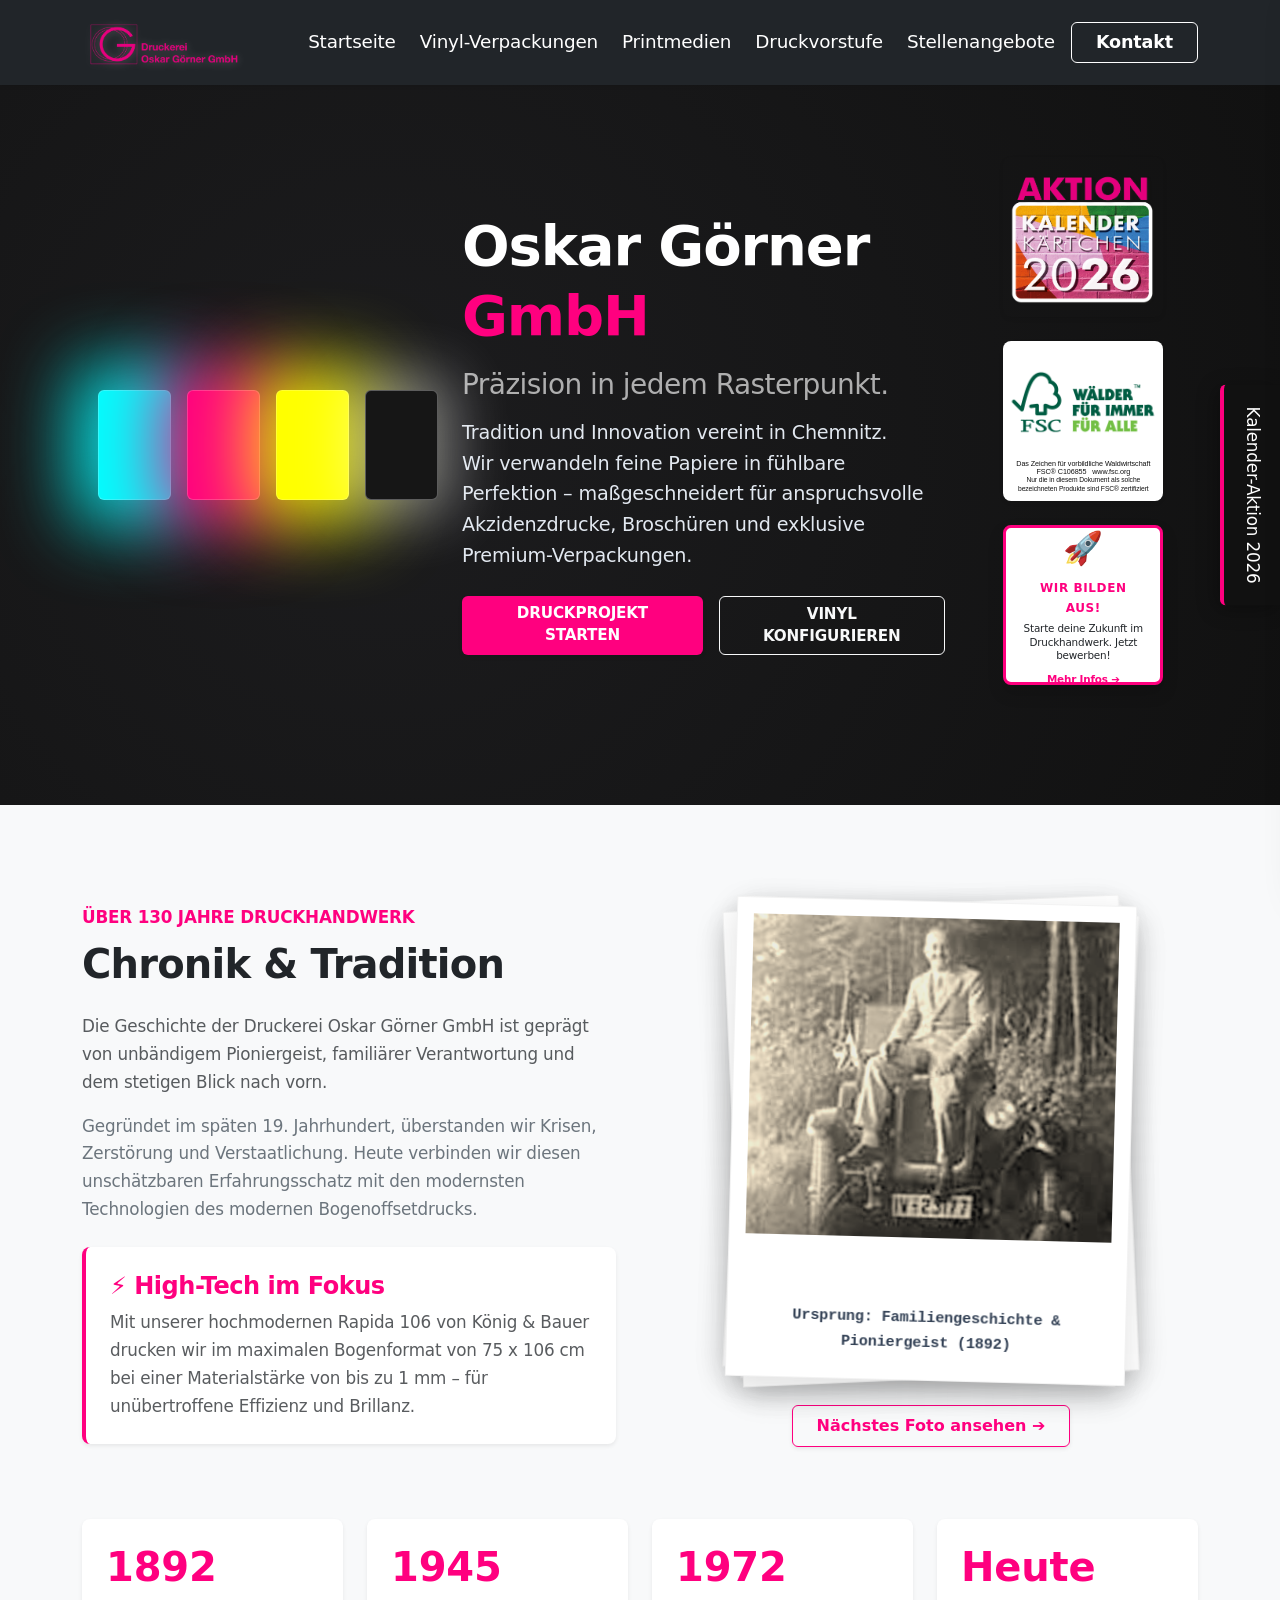
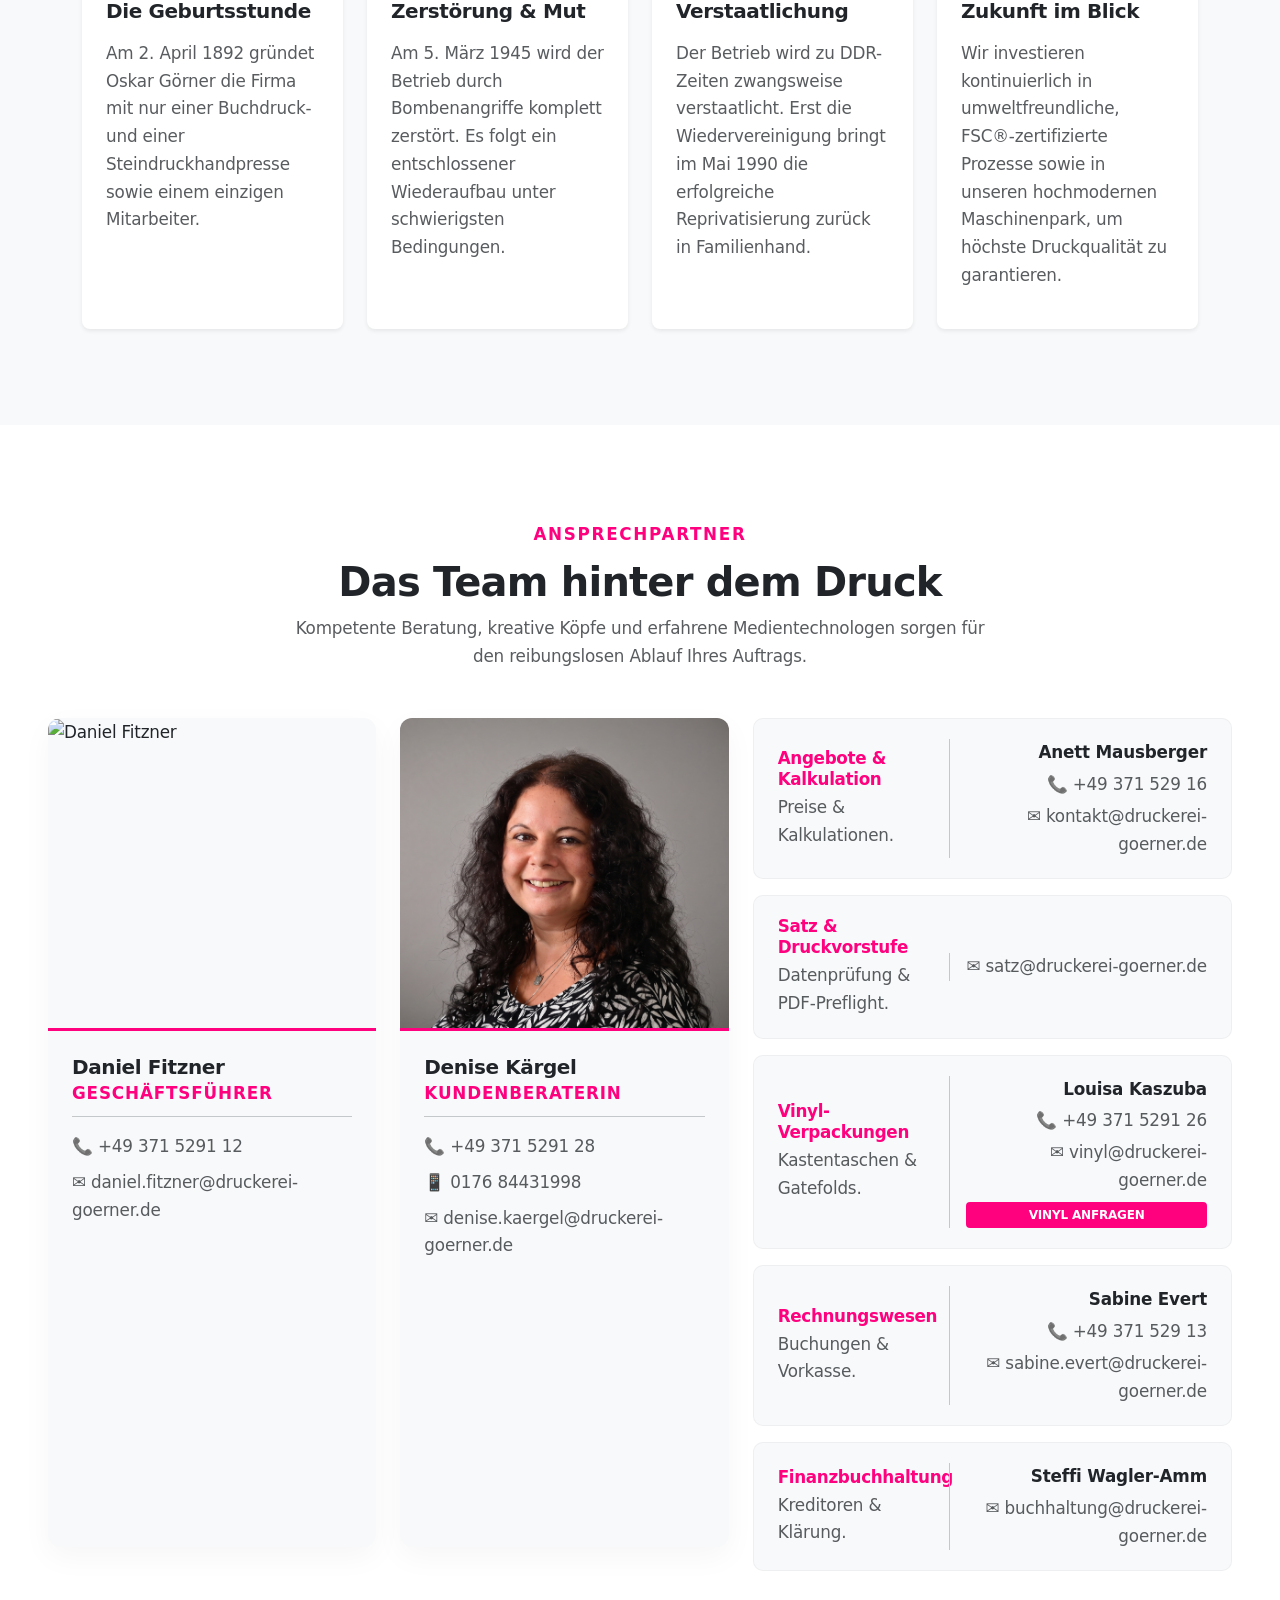
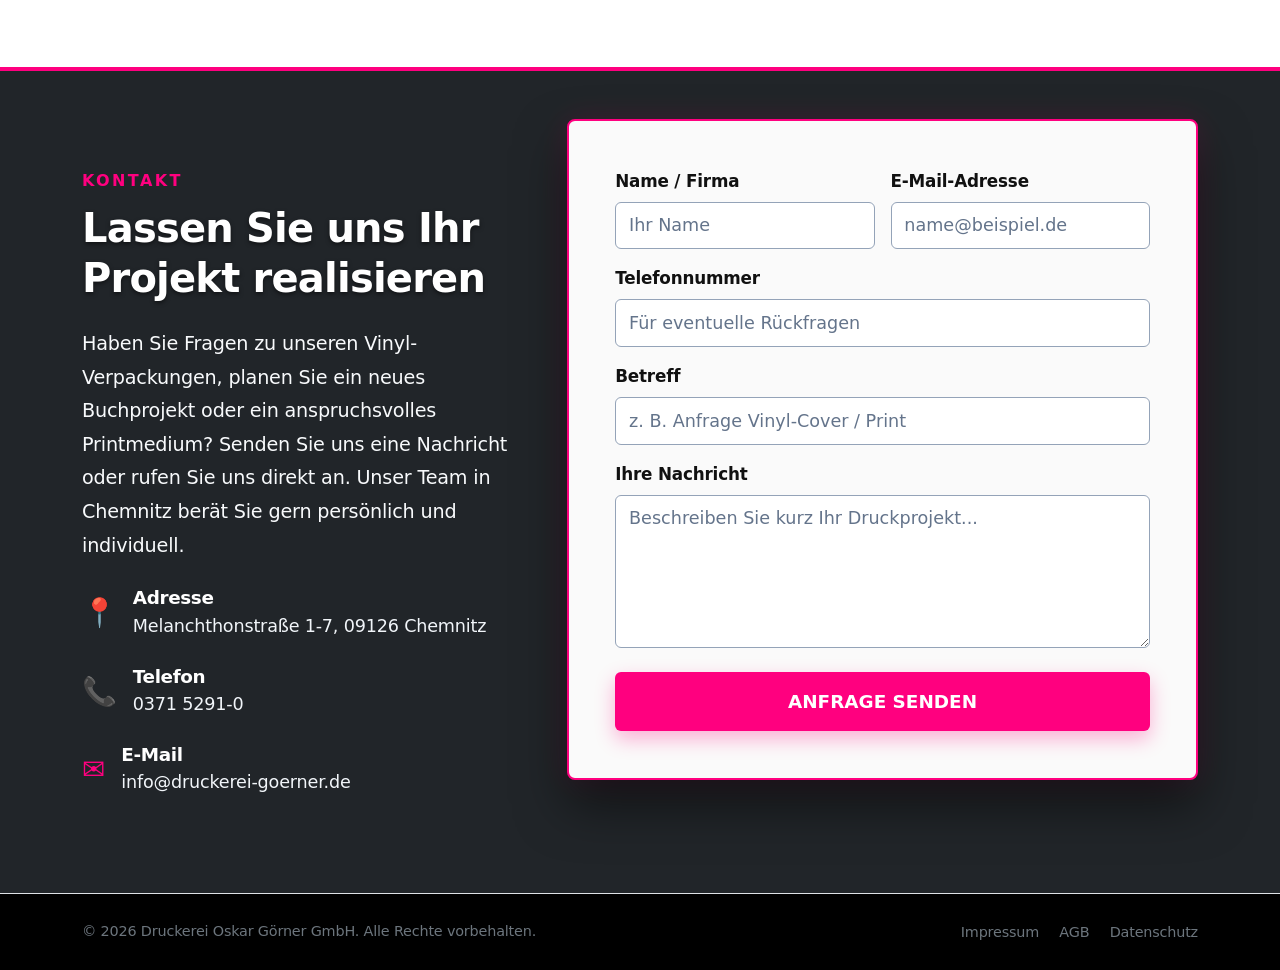
==== commit 49502938: "Viynl Formular" ====
--- a/index.html
+++ b/index.html
@@ -86,7 +86,6 @@
         <div class="container py-4 position-relative" style="z-index: 2;">
             <div class="row align-items-center g-4 flex-column flex-lg-row">
 
-                <!-- CMYK Animation: Bleibt mobil exakt nebeneinander in einer Reihe stehen -->
                 <div class="col-12 col-lg-4 d-flex justify-content-center align-items-center mx-auto text-center">
                     <div id="heroModernMachine"
                         class="modern-machine-stage d-flex justify-content-center align-items-center mx-auto">
@@ -101,7 +100,6 @@
                     </div>
                 </div>
 
-                <!-- Text-Inhalt und Buttons -->
                 <div class="col-12 col-lg-8 hero-text-entry text-center text-lg-start mt-4 mt-lg-0">
                     <div class="row g-4 align-items-center justify-content-center justify-content-lg-start">
 
@@ -114,7 +112,6 @@
                                 Wir verwandeln feine Papiere in fühlbare Perfektion – maßgeschneidert für anspruchsvolle
                                 Akzidenzdrucke, Broschüren und exklusive Premium-Verpackungen.</p>
 
-                            <!-- Die beiden Buttons direkt unter dem Text -->
                             <div class="d-flex justify-content-center justify-content-lg-start gap-3 mt-4">
                                 <a href="#kontakt"
                                     class="btn btn-magenta px-4 py-2.5 fw-bold text-uppercase tracking-wide shadow-sm"
@@ -129,8 +126,6 @@
                             </div>
                         </div>
 
-                        <!-- RECHTE SEITE IM HEADER: Aktion und FSC absolut identisch groß, bündig und mit weißem Hintergrund -->
-
                         <div
                             class="col-12 col-lg-4 d-flex flex-column align-items-center justify-content-center gap-4 mt-4 mt-lg-0">
 
@@ -206,7 +201,6 @@
                     <div class="photo-stack-container position-relative">
                         <div class="photo-stack" id="historicalPhotoStack" title="Klicke auf das Foto zum Blättern!">
 
-                            <!-- 1. Oskar Görner (Gründerfoto ganz oben auf dem Stapel) -->
                             <div class="historical-photo-card pos-1" data-index="0">
                                 <div class="photo-polaroid sepia-filter">
                                     <div class="photo-image-wrapper">
@@ -216,7 +210,6 @@
                                 </div>
                             </div>
 
-                            <!-- 2. Buchdruck Produktion 1958 -->
                             <div class="historical-photo-card pos-2" data-index="1">
                                 <div class="photo-polaroid bw-filter">
                                     <div class="photo-image-wrapper">
@@ -226,7 +219,6 @@
                                 </div>
                             </div>
 
-                            <!-- 3. Gebäude Melanchthonstraße -->
                             <div class="historical-photo-card pos-3" data-index="2">
                                 <div class="photo-polaroid vintage-filter">
                                     <div class="photo-image-wrapper">
@@ -237,7 +229,6 @@
                                 </div>
                             </div>
 
-                            <!-- 4. Reprivatisierung 1990 -->
                             <div class="historical-photo-card pos-4" data-index="3">
                                 <div class="photo-polaroid vintage-filter">
                                     <div class="photo-image-wrapper">
@@ -247,7 +238,6 @@
                                 </div>
                             </div>
 
-                            <!-- 5. Übernahme 2004 (Mutter & Sohn Daniel) -->
                             <div class="historical-photo-card pos-5" data-index="4">
                                 <div class="photo-polaroid">
                                     <div class="photo-image-wrapper">
@@ -258,7 +248,6 @@
                                 </div>
                             </div>
 
-                            <!-- 6. Übernahme & Heutige Geschäftsleitung -->
                             <div class="historical-photo-card pos-6" data-index="5">
                                 <div class="photo-polaroid">
                                     <div class="photo-image-wrapper">
@@ -277,13 +266,10 @@
                         <button class="btn btn-outline-magenta px-4 py-2 fw-semibold shadow-sm" id="btnNextPhoto">
                             Nächstes Foto ansehen ➔
                         </button>
-                        <p class="text-muted small mt-2 mb-0"><i class="opacity-75">Tipp: Du kannst auch direkt auf die
-                                Fotos klicken!</i></p>
-                    </div>
-                </div>
-            </div>
-
-            <!-- DIE REINE TIMELINE -->
+                    </div>
+                </div>
+            </div>
+
             <div class="row g-4 mt-5">
                 <div class="col-md-6 col-lg-3">
                     <div class="p-4 bg-white rounded-3 shadow-sm h-100 d-flex flex-column justify-content-between">
@@ -335,11 +321,7 @@
         </div>
     </section>
 
-    <!-- ==========================================
-       MODERNE INTERAKTIVE TEAM-GALERIE (PREMIUM GRID)
-       ========================================== -->
-
-    <!-- TEAM SECTION (Helle Kasten, synchrone Zeilenhöhen & erweiterte Breite gegen Mail-Umbruch) -->
+    <!-- TEAM SECTION -->
     <section id="team" class="py-5 bg-white">
         <div class="container-fluid px-4 px-md-5 py-5" style="max-width: 1600px; margin: 0 auto;">
             <div class="text-center max-width-md mx-auto mb-5" style="max-width: 700px;">
@@ -352,11 +334,9 @@
 
             <div class="row g-4 align-items-stretch">
 
-                <!-- LINKE SEITE: Hauptkarten mit hellem Hintergrund (Daniel & Denise) -->
                 <div class="col-12 col-lg-7">
                     <div class="row g-4 h-100">
 
-                        <!-- Daniel Fitzner -->
                         <div class="col-12 col-sm-6">
                             <div class="team-card-wrapper" style="background-color: #f8f9fa !important;">
                                 <div class="team-photo-container">
@@ -370,7 +350,6 @@
                                             style="font-size: 0.8rem; letter-spacing: 0.05em;">Geschäftsführer</p>
                                     </div>
 
-                                    <!-- Synchronisierte Zeilenhöhe: Mails und Nummern fluchten perfekt -->
                                     <div class="pt-3 border-top border-secondary-subtle flex-grow-1 d-flex flex-column justify-content-end text-muted small"
                                         style="line-height: 1.5; font-size: 0.9rem;">
                                         <p class="mb-2">
@@ -383,14 +362,11 @@
                                                 class="text-decoration-none text-muted text-magenta-hover fw-medium text-break">✉️
                                                 daniel.fitzner@druckerei-goerner.de</a>
                                         </p>
-                                        <p class="mb-0 opacity-0 d-none d-sm-block" style="font-size: 0.9rem;">
-                                            Platzhalter </p>
-                                    </div>
-                                </div>
-                            </div>
-                        </div>
-
-                        <!-- Denise Kärgel -->
+                                    </div>
+                                </div>
+                            </div>
+                        </div>
+
                         <div class="col-12 col-sm-6">
                             <div class="team-card-wrapper" style="background-color: #f8f9fa !important;">
                                 <div class="team-photo-container">
@@ -429,11 +405,9 @@
                     </div>
                 </div>
 
-                <!-- RECHTE SEITE: Erweiterte Spaltenbreite (col-5 zu col-7) verhindert das Rutschen der Mails -->
                 <div class="col-12 col-lg-5">
                     <div class="right-column-container gap-3 h-100 d-flex flex-column justify-content-between">
 
-                        <!-- Kachel 1 -->
                         <div class="team-department-tile flex-grow-1">
                             <div class="text-start pe-2" style="width: 40%;">
                                 <h4 class="h6 fw-bold text-magenta mb-1" style="font-size: 1.05rem;">Angebote &amp;
@@ -452,7 +426,6 @@
                             </div>
                         </div>
 
-                        <!-- Kachel 2 -->
                         <div class="team-department-tile flex-grow-1">
                             <div class="text-start pe-2" style="width: 40%;">
                                 <h4 class="h6 fw-bold text-magenta mb-1" style="font-size: 1.05rem;">Satz &amp;
@@ -467,7 +440,6 @@
                             </div>
                         </div>
 
-                        <!-- Kachel 3 -->
                         <div class="team-department-tile flex-grow-1">
                             <div class="text-start pe-2" style="width: 40%;">
                                 <h4 class="h6 fw-bold text-magenta mb-1" style="font-size: 1.05rem;">Vinyl-Verpackungen
@@ -492,7 +464,6 @@
                             </div>
                         </div>
 
-                        <!-- Kachel 4 (Sabine Evert: Vergrößerte Spalte hält die Mail in einer Zeile) -->
                         <div class="team-department-tile flex-grow-1">
                             <div class="text-start pe-2" style="width: 40%;">
                                 <h4 class="h6 fw-bold text-magenta mb-1" style="font-size: 1.05rem;">Rechnungswesen</h4>
@@ -510,7 +481,6 @@
                             </div>
                         </div>
 
-                        <!-- Kachel 5 -->
                         <div class="team-department-tile flex-grow-1">
                             <div class="text-start pe-2" style="width: 40%;">
                                 <h4 class="h6 fw-bold text-magenta mb-1" style="font-size: 1.05rem;">Finanzbuchhaltung
@@ -560,7 +530,7 @@
                             <div class="fs-3 text-magenta mb-2 mb-sm-0 me-sm-3">📞</div>
                             <div>
                                 <h6 class="fw-bold mb-0">Telefon</h6>
-                                <a href="tel:+4937152910"
+                                <a href="tel:+493715290"
                                     class="text-white-50 small text-decoration-none text-magenta-hover">0371 5291-0</a>
                             </div>
                         </div>
@@ -578,9 +548,8 @@
                 <div class="col-12 col-lg-7 mt-4 mt-lg-0">
                     <div class="bg-dark-accent p-3 p-sm-4 p-md-5 rounded-3 border border-secondary-subtle shadow-sm">
                         <form id="contactForm"
-                            action="https://script.google.com/macros/s/AKfycbwaNLoAoThzxeulzmBESVK8Zw7rBV_pHkInyIVOZq9UlC4w7qPHfOGSsOVsRi-CBIMe/exec"
+                            action="https://script.google.com/macros/s/AKfycbwWXkK3UhAdPnBWmlwrqgiBak1RFBaw3iB-Z6OvGKS0GauGzM-zpp5ldHC7lXj4K5Be/exec"
                             method="POST">
-                            <!-- Keine Hidden-Inputs für StaticForms mehr nötig! -->
                             <div class="row g-3">
 
                                 <div class="col-12 col-md-6">
@@ -628,15 +597,19 @@
         </div>
     </section>
 
-    <!-- Das echte Danke-Pop-up (wird standardmäßig versteckt) -->
+    <!-- KORRIGIERTES DANKE-POPUP FÜR DIE STARTSEITE MIT 48H-HINWEIS UND PINKEM LINK -->
     <div class="modal fade" id="thankYouModal" tabindex="-1" aria-hidden="true">
         <div class="modal-dialog modal-dialog-centered px-3">
             <div class="modal-content bg-white border border-magenta text-dark text-center p-4 shadow-lg">
                 <div class="modal-body">
                     <div class="fs-1 text-magenta mb-2">✓</div>
-                    <h4 class="fw-bold mb-2 text-dark">Danke!</h4>
-                    <p class="text-muted mb-4">Ihre Nachricht wurde erfolgreich übermittelt. Wir werden uns
-                        schnellstmöglich bei Ihnen melden.</p>
+                    <h4 class="fw-bold mb-2 text-dark">Anfrage erfolgreich übermittelt!</h4>
+                    <p class="text-muted mb-4">
+                        Vielen Dank für Ihre Nachricht. Wir haben Ihr Druckprojekt erfolgreich erfasst.
+                        <br><br>
+                        <strong>Hinweis:</strong> Sollten Sie innerhalb der nächsten <strong>48 Stunden</strong> keine Rückmeldung von uns erhalten, wenden Sie sich bitte direkt per E-Mail an uns unter: 
+                        <a href="mailto:info@druckerei-goerner.de" class="text-magenta fw-bold text-decoration-none">info@druckerei-goerner.de</a>.
+                    </p>
                     <button type="button" class="btn btn-magenta px-4 py-2 fw-semibold"
                         data-bs-dismiss="modal">Schließen</button>
                 </div>
@@ -670,9 +643,6 @@
     <script src="https://cdn.jsdelivr.net/npm/bootstrap@5.3.3/dist/js/bootstrap.bundle.min.js"></script>
     <script src="/js/script.js"></script>
     <script src="/js/aktions-daten.js"></script>
-    <script
-        src="https://cloud.ccm19.de/app.js?apiKey=83c66565ed98c35c57e2cc1b212034212c5fb238f9d48996&amp;domain=6a55c881c3d8ab92bd0b35f2"
-        referrerpolicy="origin"></script>
 </body>
 
 </html>
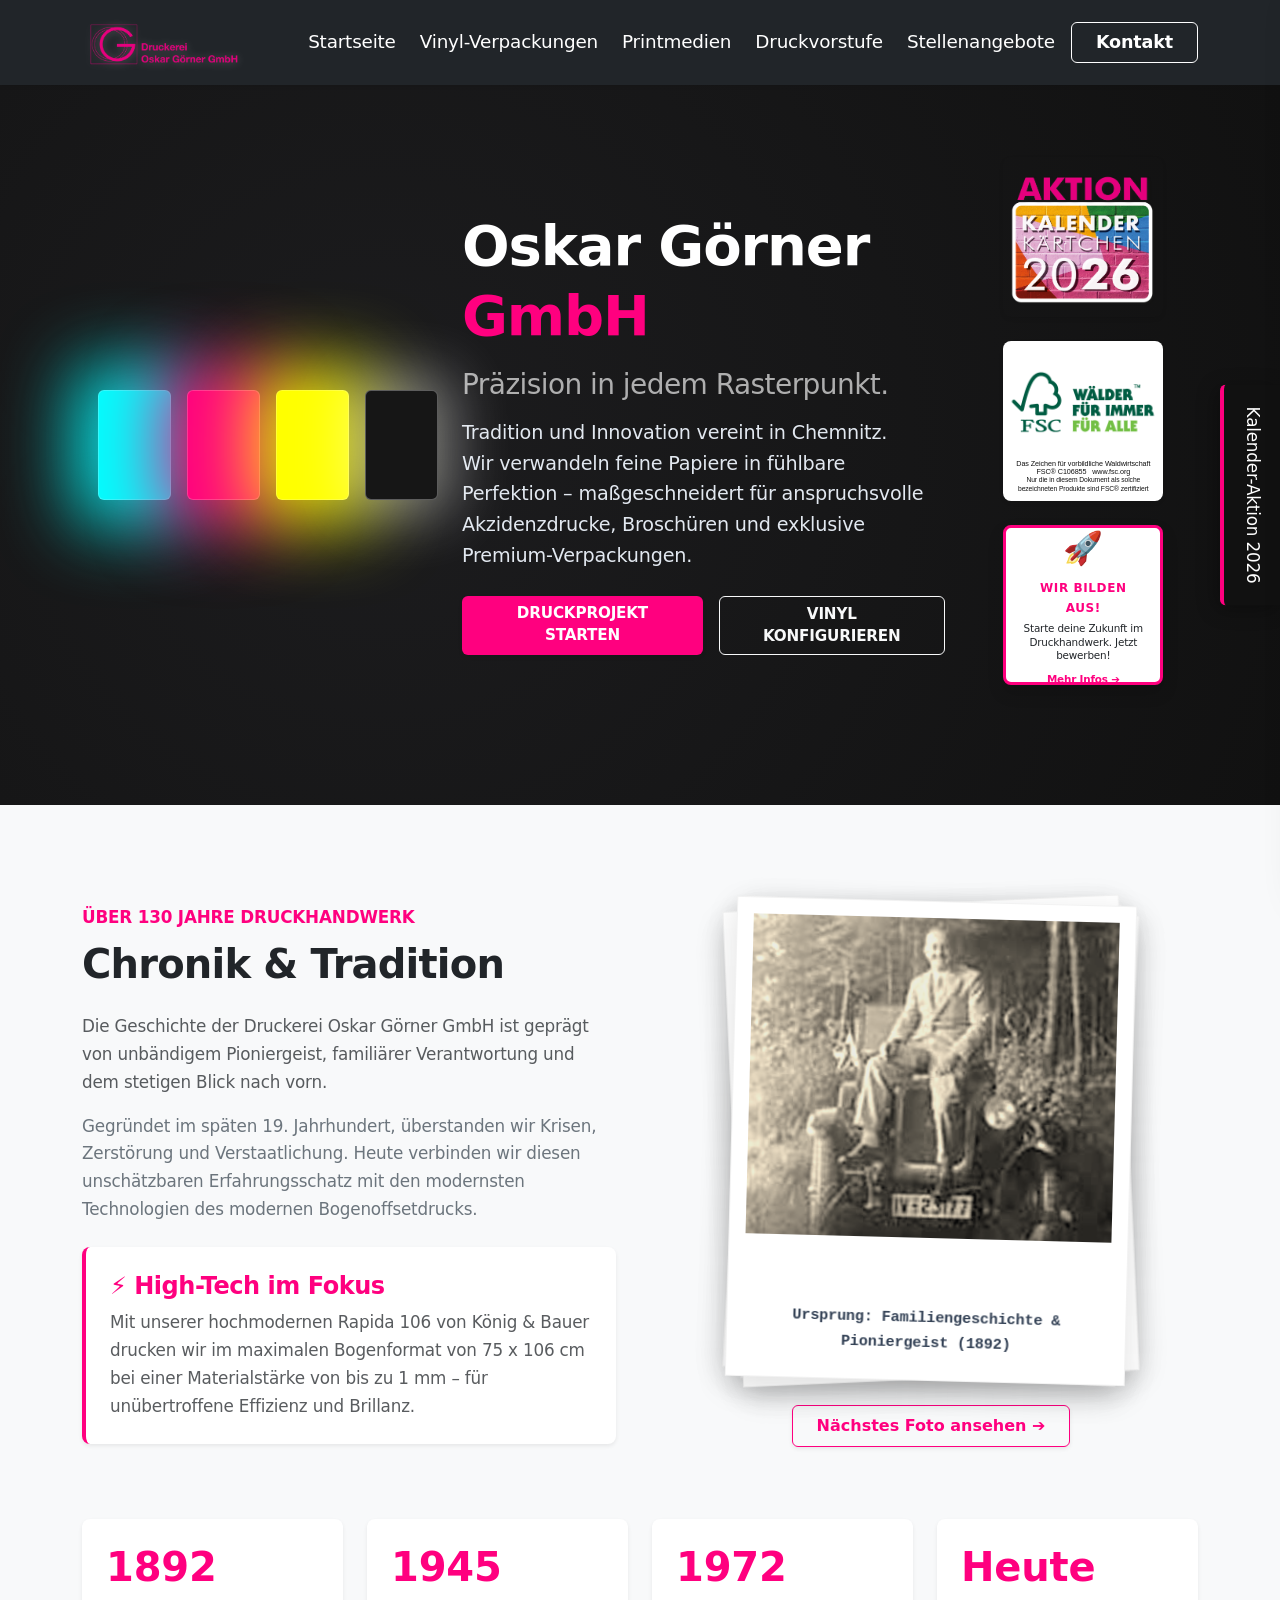
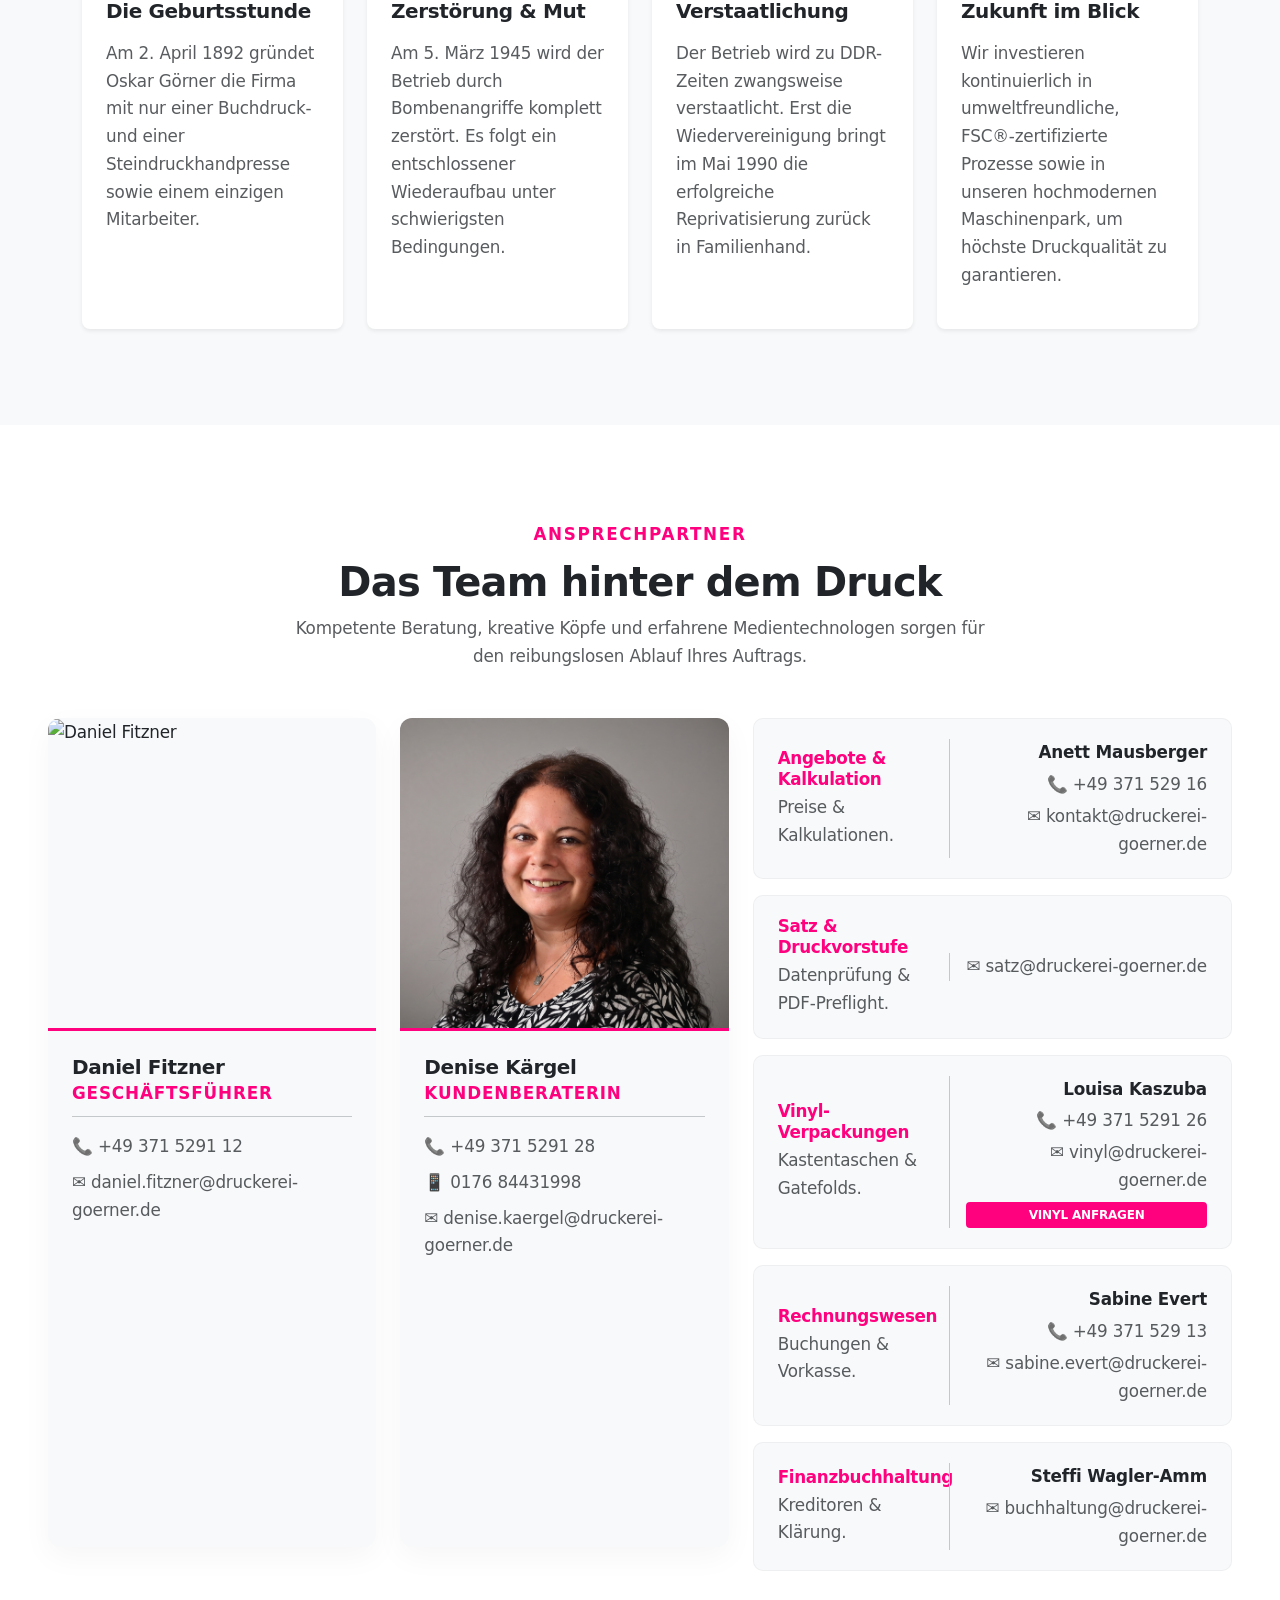
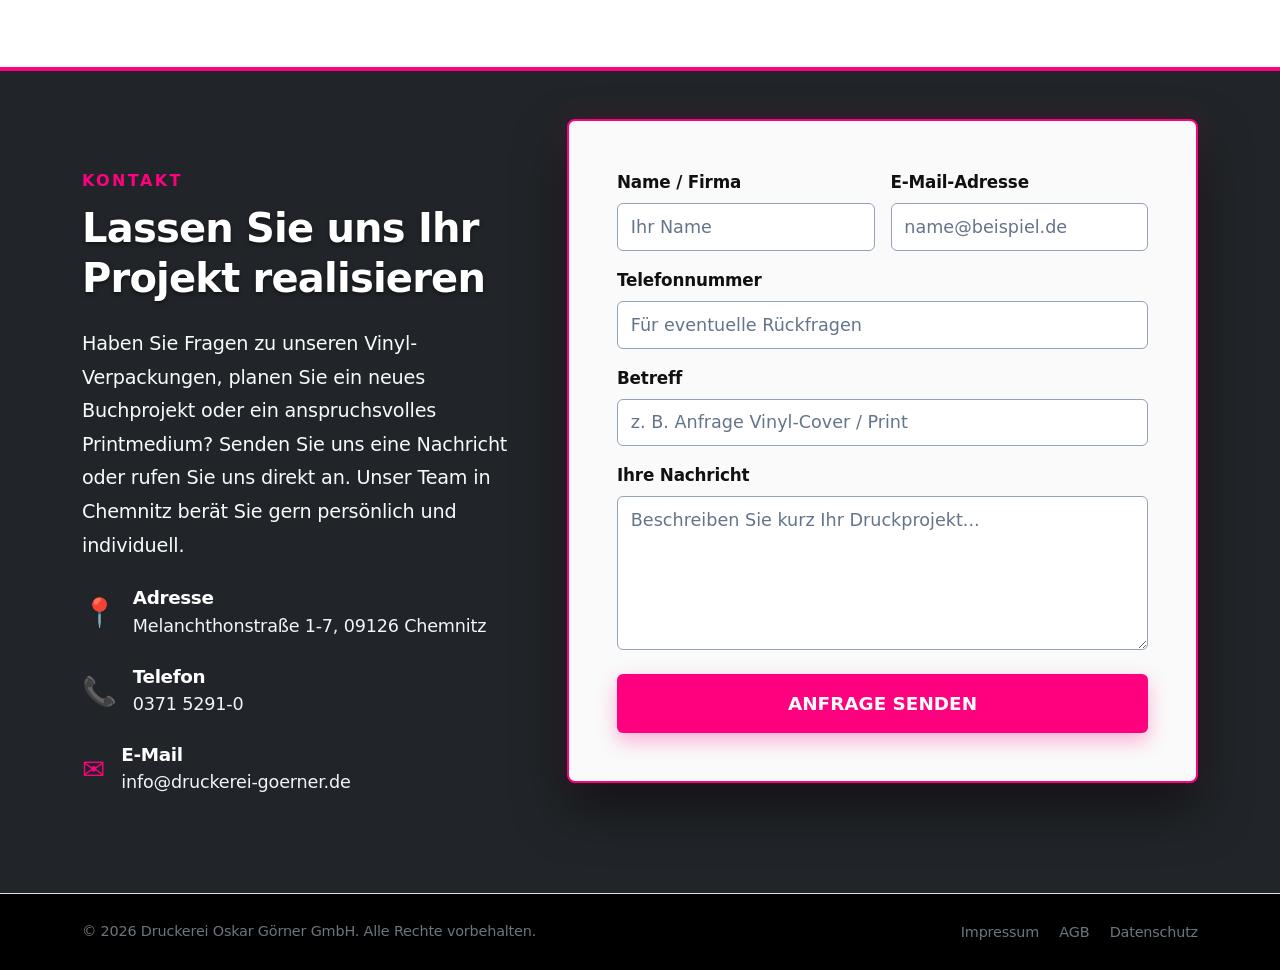
==== commit 685bf8db: "erneuer test" ====
--- a/index.html
+++ b/index.html
@@ -548,7 +548,7 @@
                 <div class="col-12 col-lg-7 mt-4 mt-lg-0">
                     <div class="bg-dark-accent p-3 p-sm-4 p-md-5 rounded-3 border border-secondary-subtle shadow-sm">
                         <form id="contactForm"
-                            action="https://script.google.com/macros/s/AKfycbwWXkK3UhAdPnBWmlwrqgiBak1RFBaw3iB-Z6OvGKS0GauGzM-zpp5ldHC7lXj4K5Be/exec"
+                            action="https://script.google.com/macros/s/AKfycbxc7GqqdZIw_wANs0bl6cpTlJT_Jdj46vGfc7MsnmGCKQTIiLzmkEctD58bdlnxm2Cs/exec"
                             method="POST">
                             <div class="row g-3">
 
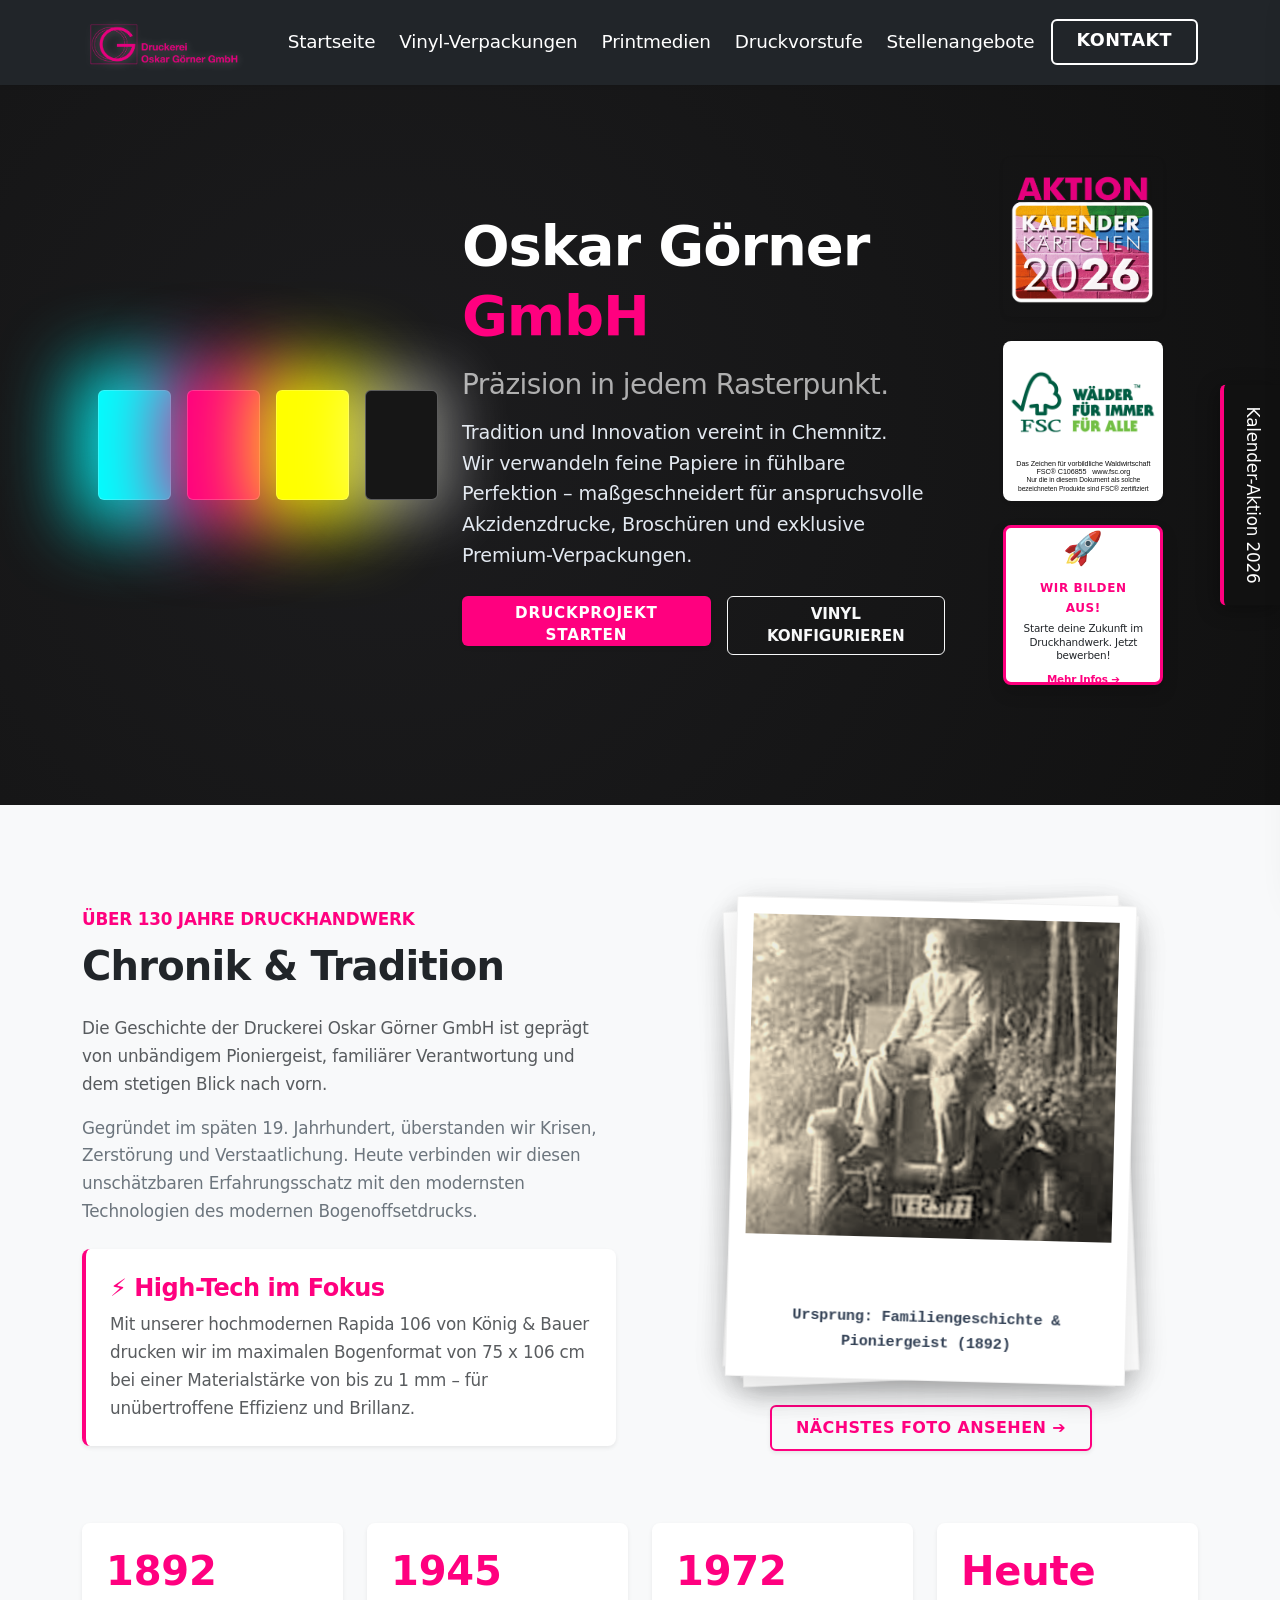
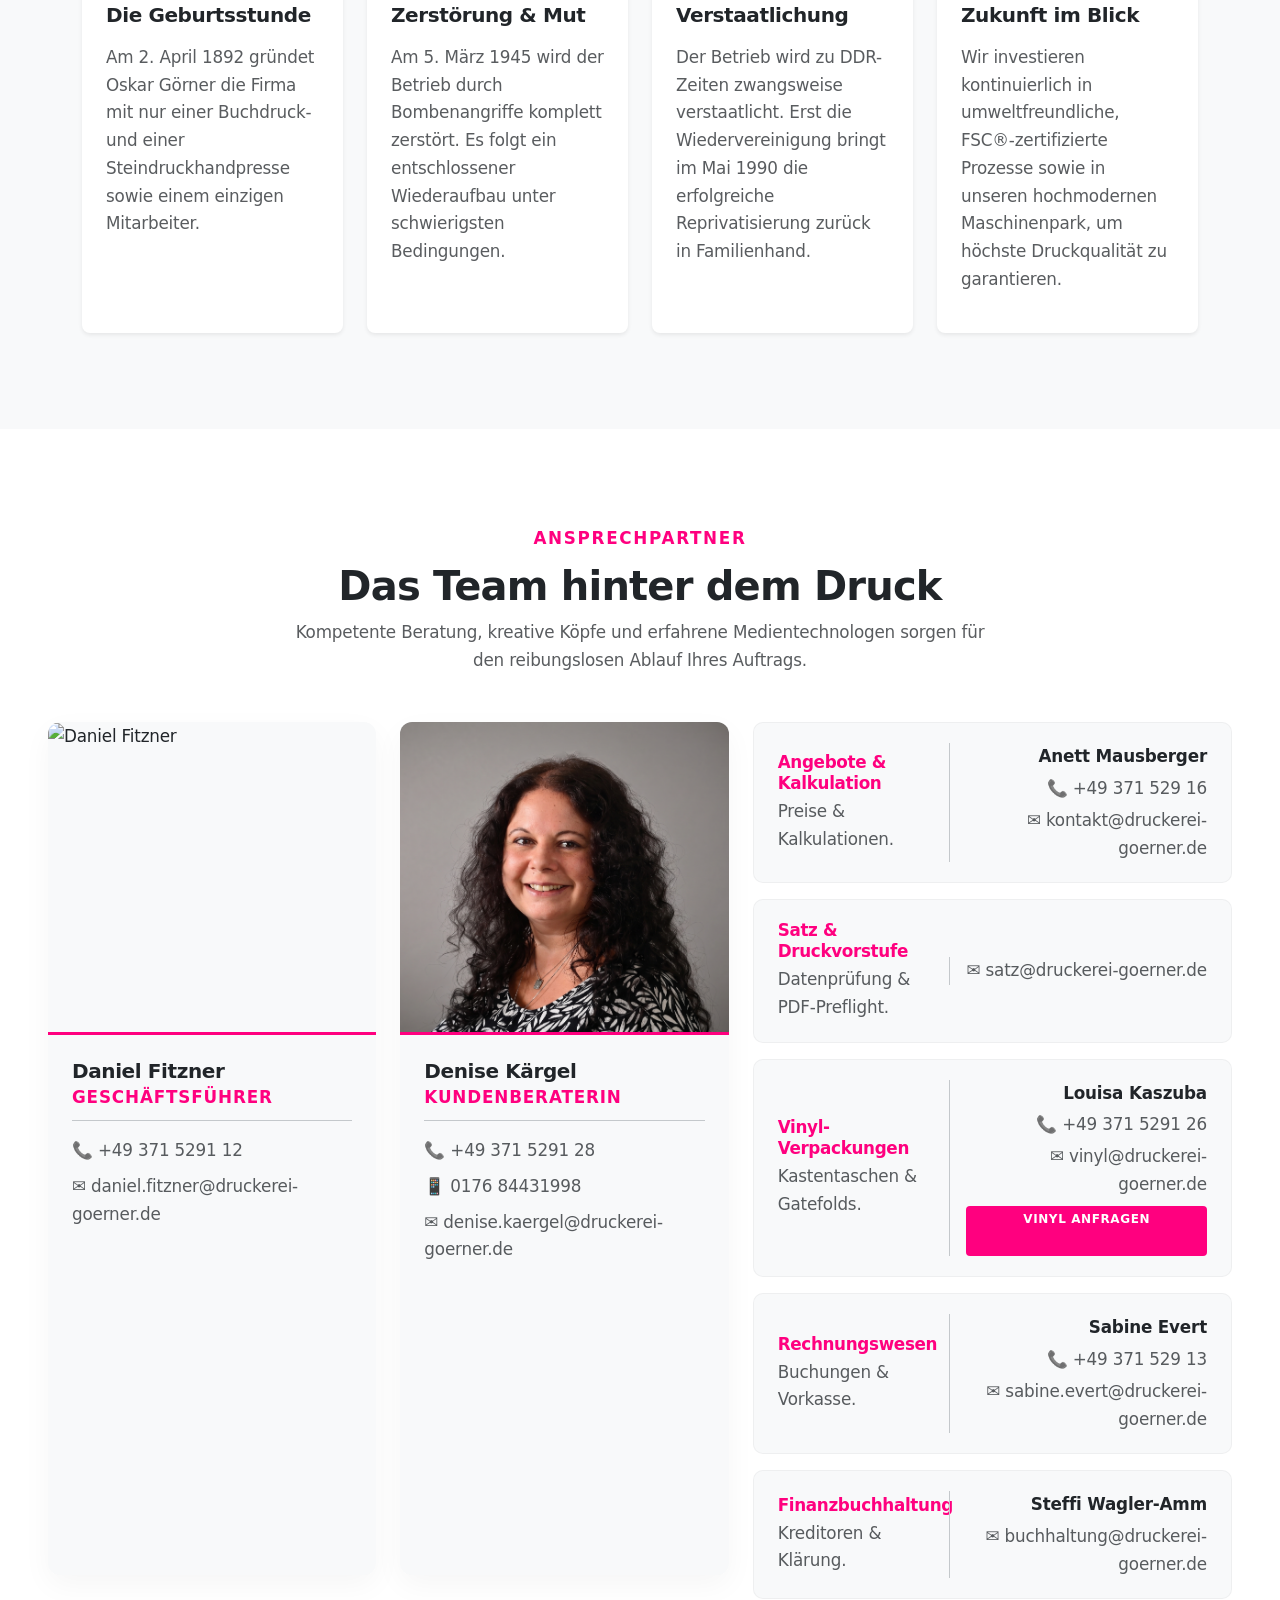
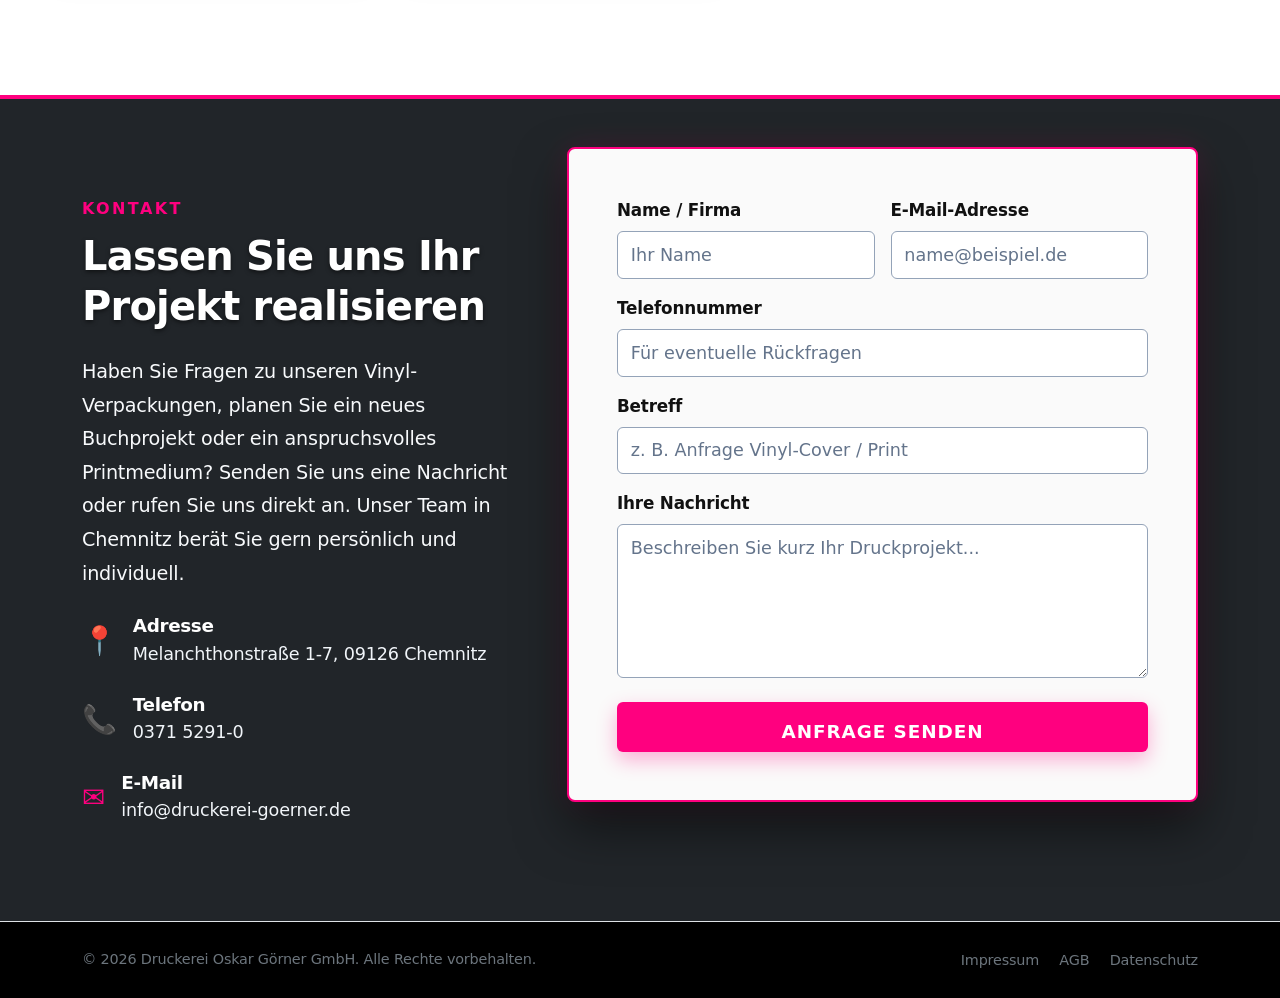
==== commit c7faf060: "CRM start" ====
--- a/index.html
+++ b/index.html
@@ -504,7 +504,6 @@
     </section>
 
 
-
     <section id="kontakt" class="py-5 bg-dark text-white border-top border-magenta border-4">
         <div class="container py-4 py-md-5">
             <div class="row g-4 g-lg-5 align-items-start">
@@ -548,7 +547,7 @@
                 <div class="col-12 col-lg-7 mt-4 mt-lg-0">
                     <div class="bg-dark-accent p-3 p-sm-4 p-md-5 rounded-3 border border-secondary-subtle shadow-sm">
                         <form id="contactForm"
-                            action="https://script.google.com/macros/s/AKfycbxc7GqqdZIw_wANs0bl6cpTlJT_Jdj46vGfc7MsnmGCKQTIiLzmkEctD58bdlnxm2Cs/exec"
+                            action="https://script.google.com/macros/s/AKfycbxfZGd4rtD365-KvZ6ySFLd66BYicQBrOp_BBTe03XNc0u3ZB5X6Ub6HNU9KPqvzK1k/exec"
                             method="POST">
                             <div class="row g-3">
 
--- a/css/style.css
+++ b/css/style.css
@@ -725,10 +725,7 @@
     }
 }
 
-/* ==========================================================================
-   OPTISCHES DESIGN-UPGRADE: HELLER PREMIUM-LOOK GEGEN DIE DUNKELHEIT
-   ========================================================================== */
-   
+
 /* ==========================================================================
    KOMPLETTER DESIGN- & RESPONSIVE-FIX FÜR #KONTAKT (INKL. GROSSER SCHRIFT)
    ========================================================================== */
@@ -907,4 +904,169 @@
 
 #thankYouModal .text-muted {
     color: #4b5563 !important;              /* Schickes, lesbares Dunkelgrau für den Text */
+}
+
+/* 1. Konfigurator-Warenkorb Styling (Kundenansicht) */
+#basketList .list-group-item {
+    background-color: #111827 !important;
+    border: 1px solid #334155 !important;
+    border-left: 4px solid #ff007f !important;
+    transition: transform 0.2s ease, border-color 0.2s ease;
+}
+/* ==========================================================================
+   CI-FORMULARKONFIGURATOR RASTER-OPTIMIERUNG (HELL, BÜNDIG & DYNAMISCH)
+   ========================================================================== */
+.form-config-matrix {
+    display: flex;
+    flex-direction: column;
+    gap: 1.75rem;
+}
+
+.form-config-row {
+    display: grid;
+    grid-template-columns: 1fr;
+    gap: 1.5rem;
+    align-items: stretch; /* Erzwingt die exakt gleiche vertikale Länge der Kästen */
+}
+
+@media (min-width: 992px) {
+    .form-config-row {
+        grid-template-columns: 1.25fr 1fr;
+    }
+}
+
+/* Linker Kasten: Spezifikation */
+.card-panel-config {
+    background-color: #ffffff;
+    border: 2px solid #e2e8f0;
+    border-radius: 8px;
+    padding: 2rem;
+    box-shadow: 0 10px 25px rgba(0, 0, 0, 0.05);
+    width: 100% !important;
+}
+
+/* Rechter Kasten: Container für Warenkorb + Kontakte */
+.card-panel-config-right-wrapper {
+    background-color: #ffffff;
+    border: 2px solid #e2e8f0;
+    border-radius: 8px;
+    padding: 2rem;
+    box-shadow: 0 10px 25px rgba(0, 0, 0, 0.05);
+    display: flex;
+    flex-direction: column;
+    height: 100%;
+}
+
+/* Ineinandergreifende Blöcke rechts */
+.card-panel-basket {
+    background-color: #f8fafc;
+    border: 1px solid #e2e8f0;
+    border-left: 4px solid #ff007f;
+    padding: 1.25rem;
+    border-radius: 6px;
+    flex-grow: 1; /* Füllt den Raum flexibel aus, um Symmetrie zu wahren */
+}
+
+.card-panel-contact {
+    width: 100%;
+}
+
+/* Symmetrisches Formular-Raster für Inline-Felder */
+.form-grid-inner {
+    display: grid;
+    grid-template-columns: 1fr;
+    gap: 1.25rem;
+    width: 100%;
+}
+
+@media (min-width: 576px) {
+    .form-grid-inner.two-col {
+        grid-template-columns: 1fr 1fr;
+    }
+}
+
+/* Felder-Design: Absolut lesbar auf hellem Grund */
+.form-config-matrix .form-control,
+.form-config-matrix .form-select {
+    background-color: #f8fafc !important;
+    color: #0f172a !important;
+    border: 1px solid #cbd5e1 !important;
+    padding: 0.625rem 0.75rem !important;
+    font-size: 0.95rem !important;
+    font-weight: 500 !important;
+    border-radius: 4px !important;
+    height: 44px !important;
+    width: 100% !important;
+    box-sizing: border-box !important;
+    transition: all 0.2s ease-in-out !important;
+}
+
+.form-config-matrix .form-control:focus,
+.form-config-matrix .form-select:focus {
+    background-color: #ffffff !important;
+    border-color: #ff007f !important;
+    box-shadow: 0 0 0 0.25rem rgba(255, 0, 127, 0.15) !important;
+    color: #0f172a !important;
+}
+
+/* Label-Struktur: Bündig und gestochen scharf */
+.form-config-matrix label {
+    display: block !important;
+    font-size: 0.8rem !important;
+    font-weight: 700 !important;
+    color: #475569 !important;
+    margin-bottom: 0.4rem !important;
+    text-transform: uppercase !important;
+    letter-spacing: 0.05em !important;
+}
+
+/* Items im Live-Warenkorb */
+#basketList .list-group-item {
+    background-color: #ffffff !important;
+    border: 1px solid #e2e8f0 !important;
+    border-left: 4px solid #ff007f !important;
+    padding: 1rem !important;
+    margin-bottom: 0.75rem !important;
+    border-radius: 4px !important;
+    color: #0f172a !important;
+}
+
+#basketList .list-group-item .text-white-50 {
+    color: #64748b !important;
+}
+
+.text-magenta {
+    color: #ff007f !important;
+}
+
+/* Buttons */
+.btn-magenta {
+    background-color: #ff007f !important;
+    color: #ffffff !important;
+    border: none !important;
+    font-weight: 700 !important;
+    text-transform: uppercase !important;
+    letter-spacing: 0.05em !important;
+    height: 50px !important;
+    transition: background-color 0.2s ease !important;
+}
+
+.btn-magenta:hover {
+    background-color: #e60072 !important;
+}
+
+.btn-outline-magenta {
+    color: #ff007f !important;
+    border: 2px solid #ff007f !important;
+    background-color: transparent !important;
+    font-weight: 700 !important;
+    height: 46px !important;
+    text-transform: uppercase;
+    letter-spacing: 0.025em;
+    transition: all 0.2s ease !important;
+}
+
+.btn-outline-magenta:hover {
+    background-color: #ff007f !important;
+    color: #ffffff !important;
 }
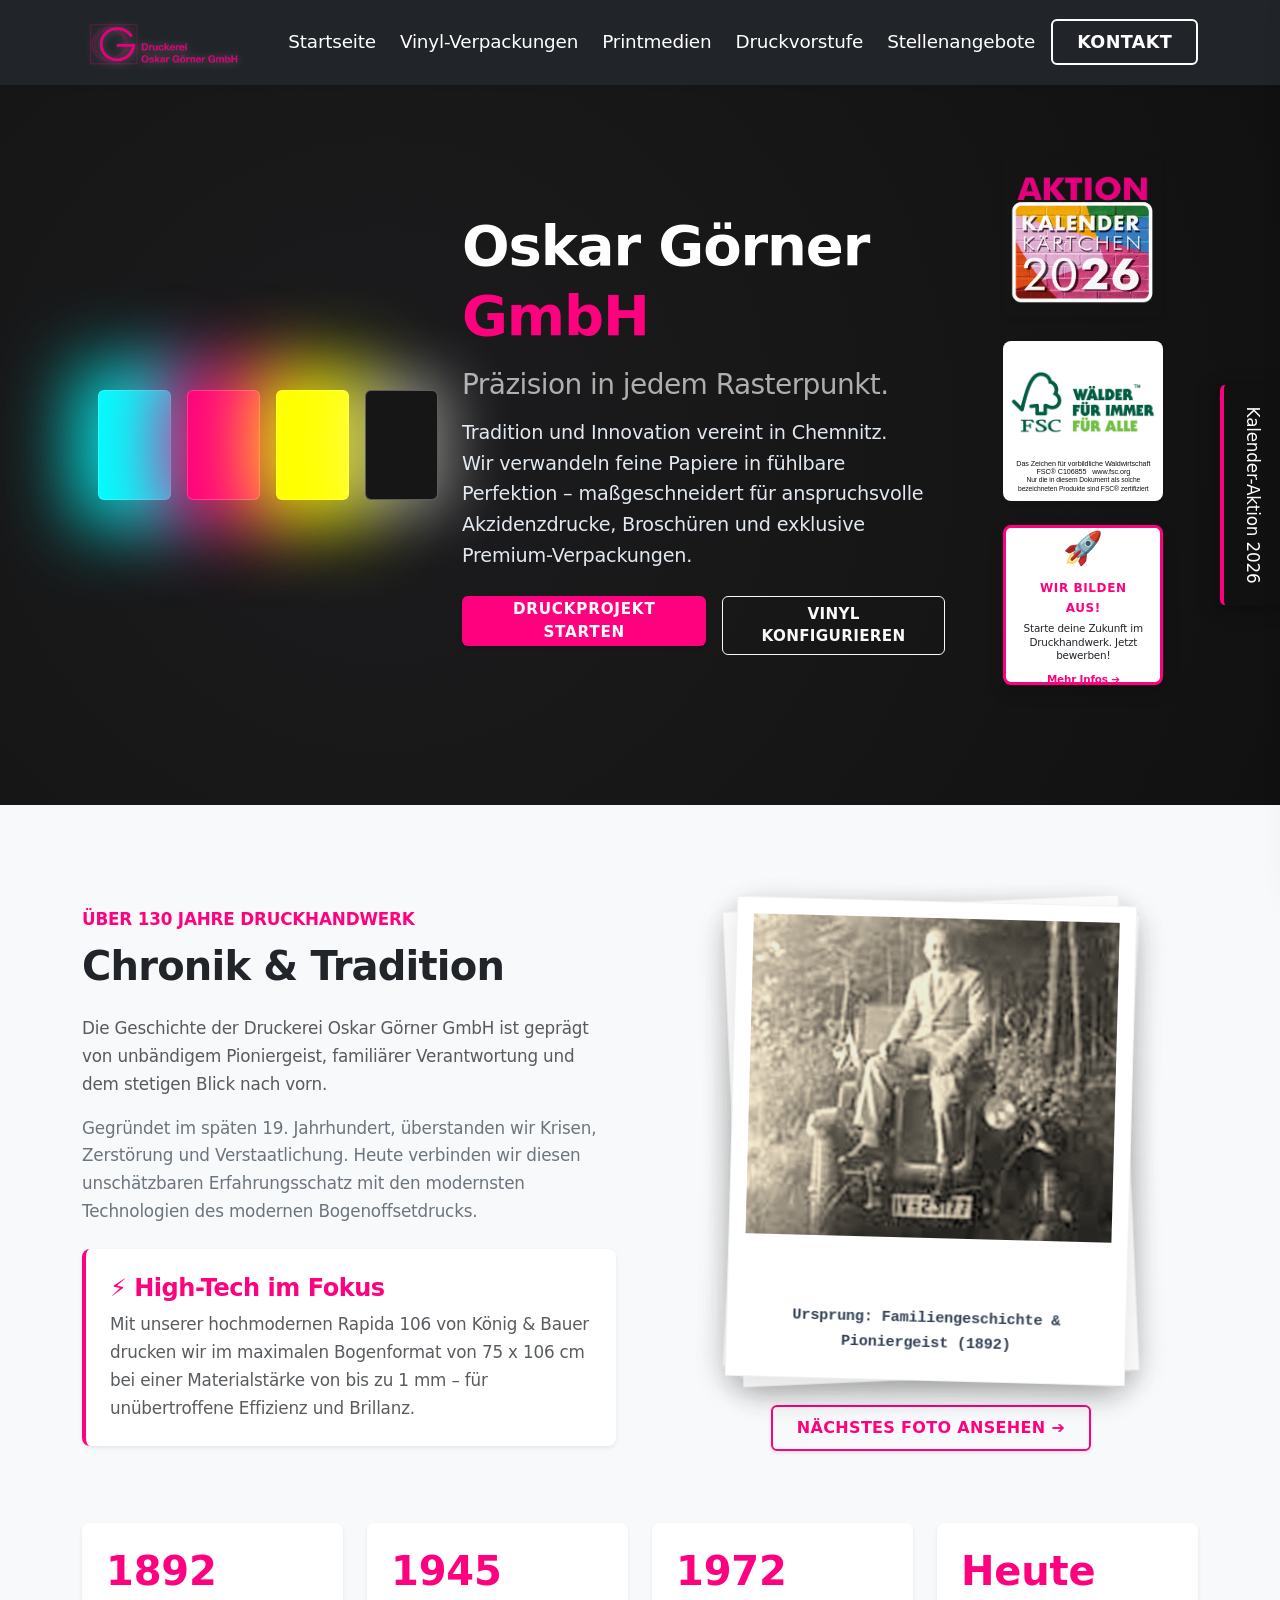
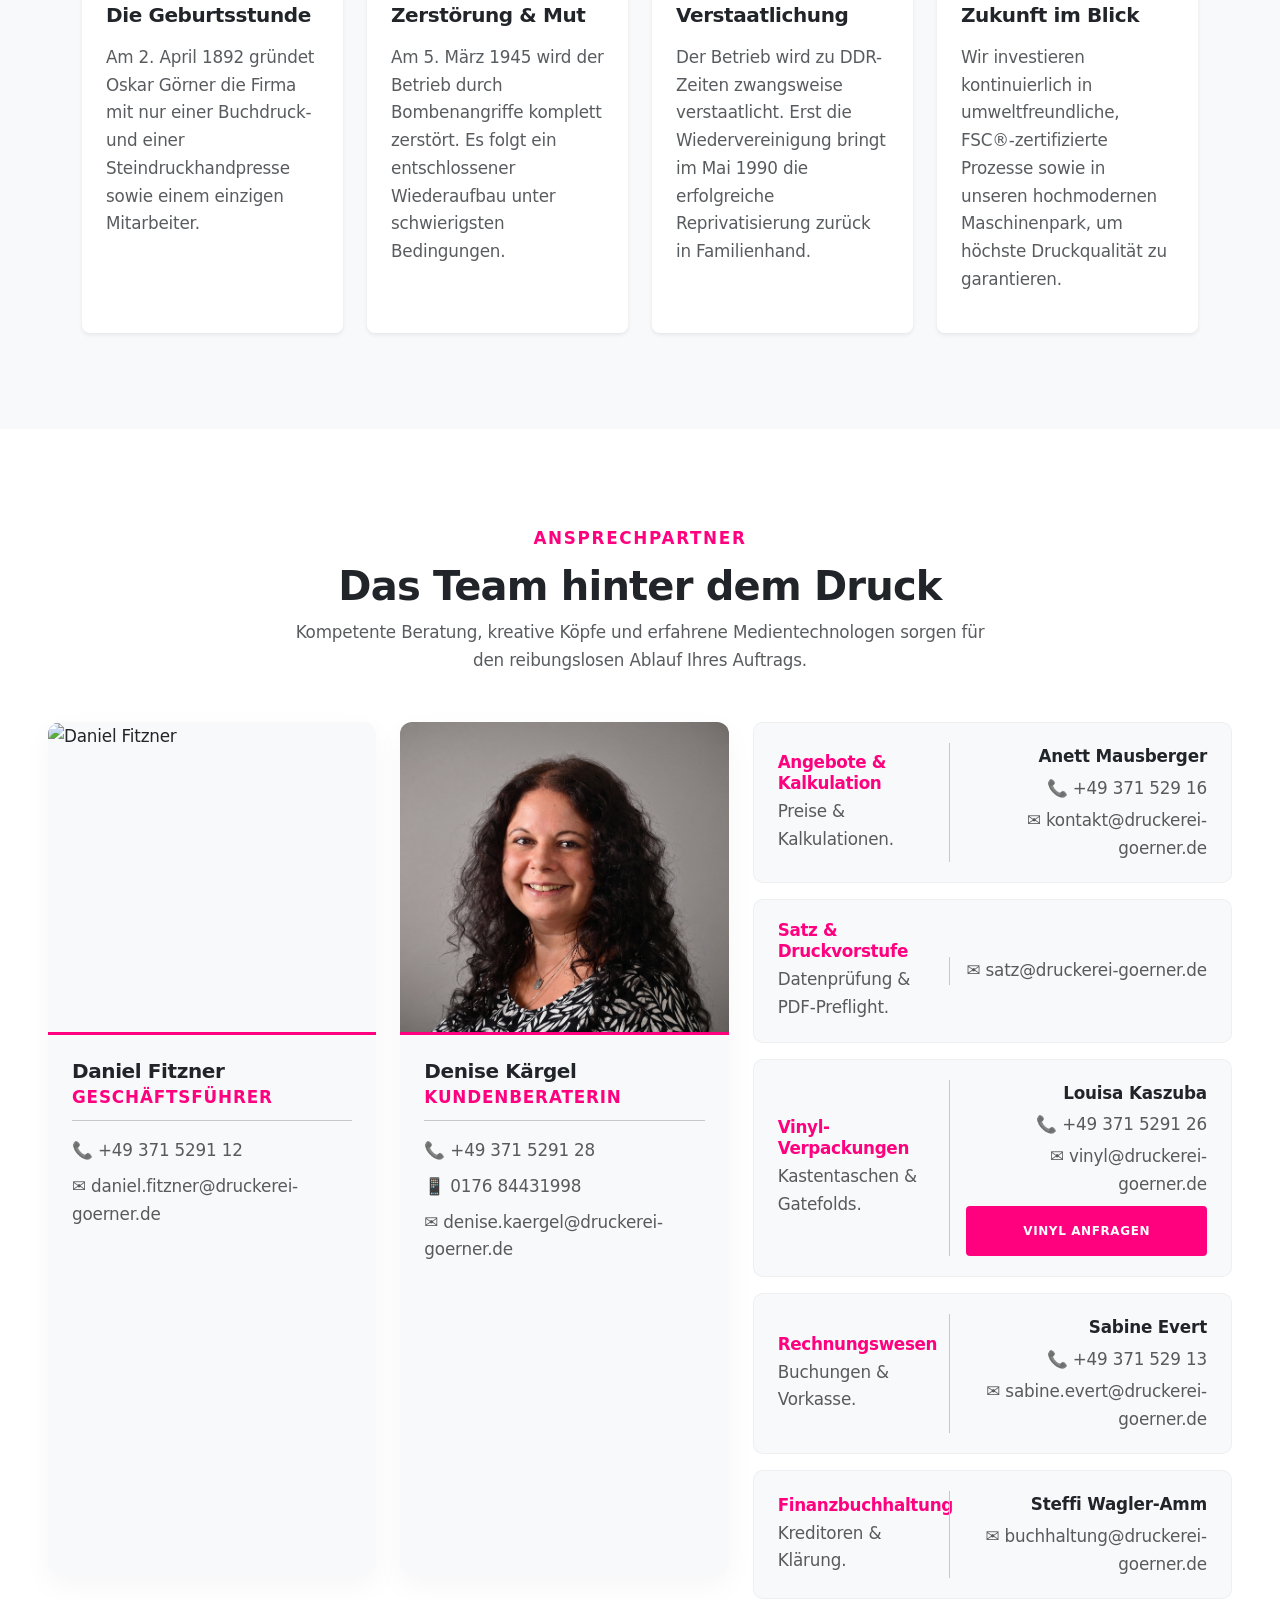
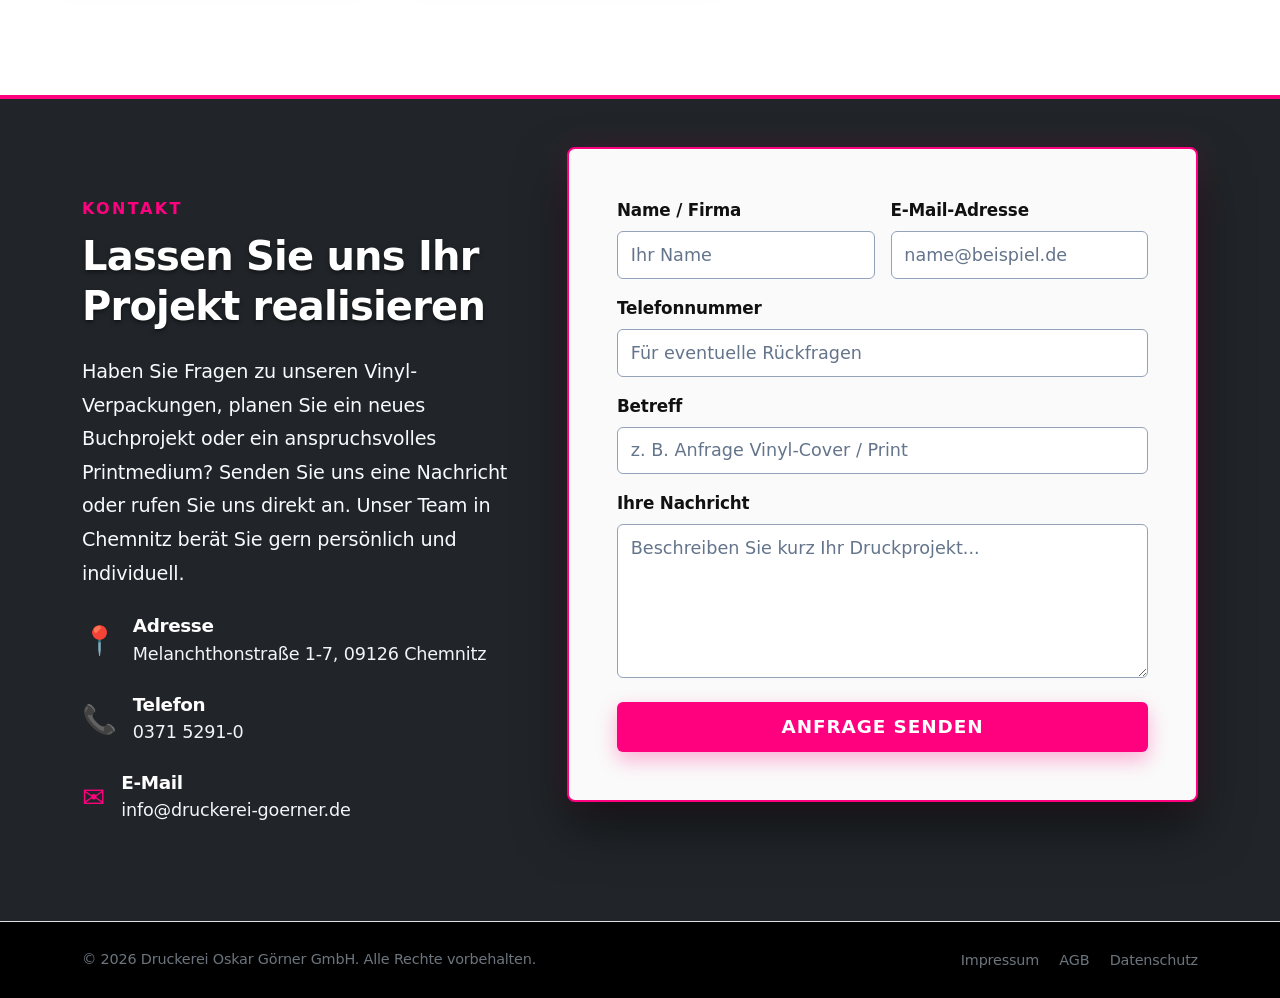
==== commit b56bd94b: "crm 2" ====
--- a/index.html
+++ b/index.html
@@ -547,7 +547,7 @@
                 <div class="col-12 col-lg-7 mt-4 mt-lg-0">
                     <div class="bg-dark-accent p-3 p-sm-4 p-md-5 rounded-3 border border-secondary-subtle shadow-sm">
                         <form id="contactForm"
-                            action="https://script.google.com/macros/s/AKfycbxfZGd4rtD365-KvZ6ySFLd66BYicQBrOp_BBTe03XNc0u3ZB5X6Ub6HNU9KPqvzK1k/exec"
+                            action="https://script.google.com/macros/s/AKfycbwNYzte8SJqxizVJyS-cwS9UWl9RHOnP2QUg8MLd_FEmKsarvnzpgXWH3GE4FV57MJE/exec"
                             method="POST">
                             <div class="row g-3">
 
--- a/css/style.css
+++ b/css/style.css
@@ -1,5 +1,22 @@
 /* ==========================================================================
-   1. UTILITIES, CO_FARBEN & TYPOGRAFIE (ORIGINAL STAND)
+   TABLE OF CONTENTS
+   ==========================================================================
+   1. ROOT VARIABLES, CORE DEFAULTS & TYPOGRAPHY
+   2. BUTTON SYSTEM & INTERACTIVE ACTIONS
+   3. NAVIGATION & HEADER DROPDOWNS
+   4. HERO SECTION & SVG ANIMATION ENGINES (VINYL & CMYK)
+   5. CARDS, HOVER EFFECTS, CHRONIK STACK & BANNERS
+   6. DRUCKVORSTUFE ANIMATION STAGE & 3D MODELS
+   7. FLYOUT DRAWER & OVERLAYS
+   8. TEAM GRIDS & CONTACT SECTION (#KONTAKT)
+   9. CI CONFIGURATOR MATRIX & BASKET STYLING
+  10. MODAL POPUPS (#THANKYOUMODAL)
+  11. GLOBAL KEYFRAME ANIMATIONS
+  12. RESPONSIVE MEDIA QUERIES & MOBILE CLEANUP
+   ========================================================================== */
+
+/* ==========================================================================
+   1. ROOT VARIABLES, CORE DEFAULTS & TYPOGRAPHY
    ========================================================================== */
 :root {
     --bs-primary: #ff007f;
@@ -21,6 +38,7 @@
     font-size: 1.05rem !important;
     line-height: 1.65 !important;
     letter-spacing: -0.011em;
+    font-family: var(--main-font) !important;
 }
 
 p, li {
@@ -40,6 +58,7 @@
 h1, h2, h3, h4, h5, h6 {
     letter-spacing: -0.02em !important;
     line-height: 1.25 !important;
+    font-family: var(--main-font) !important;
 }
 
 h2.display-5, h2.display-6 { 
@@ -51,27 +70,146 @@
 .bg-dark-accent { background-color: var(--dark-accent) !important; }
 .border-magenta { border-color: var(--magenta-brand) !important; }
 
+
+/* ==========================================================================
+   2. BUTTON SYSTEM & INTERACTIVE ACTIONS
+   ========================================================================== */
+.btn, 
+.btn-magenta, 
+.btn-outline-magenta, 
+.btn-outline-light, 
+.btn-action-xxl,
+.btn-check + .btn-outline-secondary {
+    display: inline-flex !important;
+    align-items: center !important;
+    justify-content: center !important;
+    text-align: center !important;
+    vertical-align: middle !important;
+    font-family: var(--main-font) !important;
+    letter-spacing: 0.02em !important;
+}
+
+/* Primary Brand Button */
 .btn-magenta {
-    background-color: var(--magenta-brand);
-    color: #fff;
-    border: none;
-}
+    background-color: var(--magenta-brand) !important;
+    color: #ffffff !important;
+    border: none !important;
+    font-weight: 700 !important;
+    text-transform: uppercase !important;
+    letter-spacing: 0.05em !important;
+    height: 50px !important;
+    transition: background-color 0.2s ease !important;
+}
+
 .btn-magenta:hover {
-    background-color: #e00070;
-    color: #fff;
-}
+    background-color: #e60072 !important;
+    color: #ffffff !important;
+}
+
+/* Outline Brand Button */
 .btn-outline-magenta {
-    border-color: var(--magenta-brand);
-    color: var(--magenta-brand);
-}
+    color: var(--magenta-brand) !important;
+    border: 2px solid var(--magenta-brand) !important;
+    background-color: transparent !important;
+    font-weight: 700 !important;
+    height: 46px !important;
+    text-transform: uppercase;
+    letter-spacing: 0.025em;
+    transition: all 0.2s ease !important;
+}
+
 .btn-outline-magenta:hover {
-    background-color: var(--magenta-brand);
-    color: #fff;
-}
-
-
-/* ==========================================================================
-   2. NAVBAR & NAV_DROPDOWNS (ORIGINAL STAND)
+    background-color: var(--magenta-brand) !important;
+    color: #ffffff !important;
+}
+
+.hover-magenta {
+    transition: color 0.2s ease, border-color 0.2s ease, background-color 0.2s ease;
+}
+
+.hover-magenta:hover {
+    color: var(--magenta-brand) !important;
+    border-color: var(--magenta-brand) !important;
+}
+
+.hover-magenta:hover .fw-bold,
+.hover-magenta:hover .small,
+.hover-magenta:hover .fs-3 {
+    color: var(--magenta-brand) !important;
+}
+
+/* Multi-Select Checkbox Buttons */
+.btn-check + .btn-outline-secondary {
+    background-color: #f8fafc !important;
+    color: #0f172a !important;
+    border: 1px solid #cbd5e1 !important;
+    font-weight: 600 !important;
+    padding: 0.5rem 0.85rem !important;
+    transition: all 0.2s ease-in-out !important;
+}
+
+.btn-check:hover + .btn-outline-secondary {
+    background-color: rgba(255, 0, 127, 0.15) !important;
+    color: #ff007f !important;
+    border-color: #ff007f !important;
+}
+
+.btn-check:checked + .btn-outline-secondary {
+    background-color: #ff007f !important;
+    color: #ffffff !important;
+    border-color: #ff007f !important;
+    box-shadow: 0 4px 12px rgba(255, 0, 127, 0.3) !important;
+}
+
+/* Flyout Extra Large Action Button */
+.btn-action-xxl { 
+    background-color: var(--magenta-brand) !important; 
+    color: #ffffff !important; 
+    padding: 14px 24px !important; 
+    font-weight: 700 !important; 
+    text-transform: uppercase; 
+    border-radius: 6px !important; 
+    box-shadow: 0 8px 24px rgba(255, 0, 127, 0.25) !important; 
+    transition: all 0.3s cubic-bezier(0.16, 1, 0.3, 1) !important; 
+}
+
+.btn-action-xxl:hover { 
+    background-color: #e00070 !important; 
+    transform: translateY(-2px); 
+    box-shadow: 0 12px 30px rgba(255, 0, 127, 0.4) !important; 
+}
+
+/* In-Input File Clear Button (X) */
+.btn-file-clear {
+    position: absolute !important;
+    right: 8px !important;
+    top: 50% !important;
+    transform: translateY(-50%) !important;
+    z-index: 10 !important;
+    background: #ef4444 !important;
+    color: #ffffff !important;
+    border: none !important;
+    border-radius: 4px !important;
+    width: 26px !important;
+    height: 26px !important;
+    padding: 0 !important;
+    font-size: 14px !important;
+    font-weight: bold !important;
+    line-height: 1 !important;
+    display: inline-flex !important;
+    align-items: center !important;
+    justify-content: center !important;
+    cursor: pointer !important;
+    transition: background-color 0.2s ease !important;
+}
+
+.btn-file-clear:hover {
+    background: #dc2626 !important;
+}
+
+
+/* ==========================================================================
+   3. NAVIGATION & HEADER DROPDOWNS
    ========================================================================== */
 .navbar {
     padding-top: 0.5rem !important;
@@ -88,7 +226,9 @@
     transform: scale(1.02);
 }
 
-.navbar-nav .nav-link {
+.navbar-nav .nav-link,
+.navbar-nav .dropdown-item {
+    font-family: var(--main-font) !important;
     color: #ffffff !important;
     font-size: 1.15rem !important;
     font-weight: 500;
@@ -146,11 +286,15 @@
     display: none;
     opacity: 0;
     visibility: hidden;
-    transition: opacity 0.2s ease-in-out;
-}
-
-.hover-dropdown.show .dropdown-menu,
-.mobile-split-dropdown.show .dropdown-menu {
+    transition: opacity 0.2s ease-in-out, visibility 0.2s ease-in-out;
+}
+
+.dropdown:hover .dropdown-menu-dark,
+.hover-dropdown:hover .dropdown-menu-dark,
+.mobile-split-dropdown:hover .dropdown-menu-dark,
+.hover-dropdown.show .dropdown-menu-dark,
+.mobile-split-dropdown.show .dropdown-menu-dark,
+.show > .dropdown-menu-dark {
     display: block !important;
     opacity: 1 !important;
     visibility: visible !important;
@@ -163,10 +307,12 @@
     color: #dee2e6;
     font-size: 1.1rem !important;
     text-decoration: none;
-}
-
-/* ==========================================================================
-   3. HERO SECTION & ORIGINALE SVG MACHINE/VINYL ENGINE
+    font-family: var(--main-font) !important;
+}
+
+
+/* ==========================================================================
+   4. HERO SECTION & SVG ANIMATION ENGINES (VINYL & CMYK)
    ========================================================================== */
 .hero-section {
     min-height: 80vh;
@@ -235,7 +381,7 @@
 .print-machine-wrapper.loaded .y-dot { transform: translate(-10px, 10px) scale(1.05); filter: blur(14px); opacity: 0.45; }
 .print-machine-wrapper.loaded .k-dot { transform: scale(1); opacity: 0.9; filter: blur(0px); fill: #111111; }
 
-/* --- VINYL --- */
+/* --- VINYL SVG --- */
 .vinyl-wrapper .vinyl-body { transform: scale(0) rotate(-270deg); }
 .vinyl-wrapper.loaded .vinyl-body { transform: scale(1) rotate(720deg); opacity: 1; }
 .vinyl-wrapper .cmyk-arc { fill: none; stroke-width: 20; stroke-linecap: round; transform-origin: center; transition: transform 1.8s cubic-bezier(0.34, 1.3, 0.64, 1), opacity 1.4s ease-in-out, filter 1.2s ease-in-out; }
@@ -253,7 +399,6 @@
 .label { fill: #ffffff; }
 .center-hole { fill: #1c1c1e; }
 
-@keyframes spinPlate { 100% { transform: rotate(360deg); } }
 .vinyl-wrapper.spinning .vinyl-body { animation: spinPlate 15s linear infinite; }
 
 /* --- PRINT LAYERS --- */
@@ -267,7 +412,6 @@
 .print-machine-wrapper.loaded .layer-yellow { transform: translate(0, 0) rotate(4deg); transition-delay: 0.5s; }
 .print-machine-wrapper.loaded .layer-magenta { transform: translate(0, 0) rotate(0deg); opacity: 0.75; transition-delay: 0.8s; }
 
-@keyframes paperPulse { 0% { transform: scale(1); } 50% { transform: scale(1.02); } 100% { transform: scale(1); } }
 .print-machine-wrapper.loaded svg { animation: paperPulse 6s ease-in-out infinite alternate; animation-delay: 2.4s; }
 
 /* --- LUXURY SHIMMER --- */
@@ -275,35 +419,42 @@
 .print-machine-wrapper.loaded .gloss-layer { transform: scale(1) rotate(0deg); opacity: 0.85; transition-delay: 0.3s; }
 .print-machine-wrapper.loaded .core-layer { transform: scale(1) rotate(0deg); opacity: 0.9; transition-delay: 0.6s; }
 
-@keyframes luxuryShimmerClean {
-    0% { filter: drop-shadow(0 0 5px rgba(255, 0, 127, 0.3)) brightness(1); }
-    50% { filter: drop-shadow(0 0 25px rgba(255, 0, 127, 0.7)) brightness(1.2); }
-    100% { filter: drop-shadow(0 0 5px rgba(255, 0, 127, 0.3)) brightness(1); }
-}
 .print-machine-wrapper.loaded .gloss-layer { animation: luxuryShimmerClean 4s ease-in-out infinite; animation-delay: 2.1s; }
 
-/* ==========================================================================
-   4. NEUE INTERAKTIVE CMYK-ZYLINDER ENGINE (STARTSEITE)
-   ========================================================================== */
+/* --- INTERAKTIVE CMYK-ZYLINDER ENGINE --- */
 #heroModernMachine { position: relative; overflow: visible !important; width: 100%; min-width: 320px; }
 #heroModernMachine .machine-core { position: relative; display: flex !important; flex-direction: row !important; justify-content: space-between; align-items: center; width: 100%; transition: transform 0.6s cubic-bezier(0.22, 1, 0.36, 1); transform-style: preserve-3d; }
-#heroModernMachine .print-cylinder { position: relative; width: 110px !important; height: 110px !important; background-color: #161616; border: 1px solid rgba(255, 255, 255, 0.08); border-radius: 6px; opacity: 0.15 !important; filter: brightness(0.1) blur(2px) !important; transform: scale(0.9) translateY(10px) !important; transition: all 1.2s cubic-bezier(0.22, 1, 0.36, 1); will-change: opacity, transform, filter, box-shadow; }
-#heroModernMachine .print-cylinder.ignited { opacity: 1 !important; filter: brightness(1) blur(0px) !important; transform: scale(1) translateY(0px) !important; }
-
-#heroModernMachine .cyan-layer.ignited    { box-shadow: 0 0 65px 22px rgba(0, 255, 255, 0.8); }
-#heroModernMachine .magenta-layer.ignited { box-shadow: 0 0 65px 22px rgba(255, 0, 127, 0.8); }
-#heroModernMachine .yellow-layer.ignited  { box-shadow: 0 0 65px 22px rgba(255, 255, 0, 0.8); }
-#heroModernMachine .black-layer.ignited   { box-shadow: 0 0 50px 14px rgba(255, 255, 255, 0.3); }
+#heroModernMachine .print-cylinder { 
+    position: relative; 
+    width: 110px !important; 
+    height: 110px !important; 
+    border-radius: 6px; 
+    opacity: 1 !important; 
+    filter: brightness(1) blur(0px) !important; 
+    transform: scale(1) translateY(0px) !important; 
+    border: 1px solid rgba(255, 255, 255, 0.2) !important;
+    transition: all 1.2s cubic-bezier(0.22, 1, 0.36, 1); 
+    will-change: opacity, transform, filter, box-shadow; 
+}
+
+#heroModernMachine .cyan-layer    { background-color: #00ffff !important; }
+#heroModernMachine .magenta-layer { background-color: #ff007f !important; }
+#heroModernMachine .yellow-layer  { background-color: #ffff00 !important; }
+#heroModernMachine .black-layer   { background-color: #161616 !important; border-color: rgba(255, 255, 255, 0.3) !important; }
+
+#heroModernMachine .cyan-layer.ignited    { box-shadow: 0 0 70px 25px rgba(0, 255, 255, 0.85) !important; }
+#heroModernMachine .magenta-layer.ignited { box-shadow: 0 0 70px 25px rgba(255, 0, 127, 0.85) !important; }
+#heroModernMachine .yellow-layer.ignited  { box-shadow: 0 0 70px 25px rgba(255, 255, 0, 0.85) !important; }
+#heroModernMachine .black-layer.ignited   { box-shadow: 0 0 55px 16px rgba(255, 255, 255, 0.4) !important; }
 
 #heroModernMachine:hover .machine-core { transform: translateY(-10px) rotateX(5deg) rotateY(-3deg); }
 #heroModernMachine:hover .print-cylinder.ignited { mix-blend-mode: multiply; opacity: 0.8; transform: scale(1.05); }
 
-/* --- DYNAMIC INK MIST FLOW --- */
 .dynamic-ink-mist { position: absolute; width: 50px; height: 50px; top: 50%; left: 50%; border-radius: 50%; mix-blend-mode: multiply; pointer-events: none; opacity: 0; filter: blur(15px); animation: inkMistScatter 1.5s cubic-bezier(0.1, 0.8, 0.25, 1) forwards; }
-@keyframes inkMistScatter { 0% { transform: translate(-50%, -50%) scale(0.1); opacity: 0.9; } 100% { transform: translate(calc(-50% + var(--x)), calc(-50% + var(--y))) scale(2.5); opacity: 0; filter: blur(15px); } }
-
-/* ==========================================================================
-   5. INTERAKTIVE HOVER-CARDS, CHRONIK-STACK & BANNER (PERFEKT ABGESICHERT)
+
+
+/* ==========================================================================
+   5. CARDS, HOVER EFFECTS, CHRONIK STACK & BANNERS
    ========================================================================== */
 .teaser-card { transition: transform 0.3s ease; }
 .teaser-card:hover { transform: translateY(-5px); }
@@ -323,11 +474,10 @@
 .carousel-item img { height: 440px !important; object-fit: cover !important; object-position: center !important; }
 section[id] { scroll-margin-top: 145px !important; }
 
-/* --- UNKAPUTTBARER CHRONIK FOTO STACK STIL GEGEN UNTEREINANDER-BRECHEN --- */
+/* --- CHRONIK FOTO STACK ENGINE --- */
 .photo-stack-container { width: 100%; max-width: 400px; height: 480px; margin: 0 auto; perspective: 1200px; position: relative; }
 .photo-stack { position: relative; width: 100%; height: 100%; cursor: pointer; transform-style: preserve-3d; display: block !important; }
 
-/* Akzeptiert .historical-photo-card UND .photo-card, um absolutes Stapeln zu erzwingen! */
 .photo-stack .historical-photo-card,
 .photo-stack .photo-card { 
     position: absolute !important; 
@@ -355,7 +505,6 @@
 .photo-img { width: 100%; height: 100%; object-fit: cover; }
 .photo-caption { margin-top: auto; padding-top: 14px; font-family: 'Courier New', Courier, monospace; font-weight: bold; font-size: 0.95rem; color: #334155; text-align: center; }
 
-/* Positions-Zuweisung für beide Klassenstämme */
 .photo-stack .historical-photo-card.pos-1, .photo-stack .photo-card.pos-1 { transform: rotate(1.5deg) translateZ(0); opacity: 1; z-index: 50; }
 .photo-stack .historical-photo-card.pos-2, .photo-stack .photo-card.pos-2 { transform: rotate(-2.5deg) translateZ(-10px); opacity: 0.95; z-index: 40; }
 .photo-stack .historical-photo-card.pos-3, .photo-stack .photo-card.pos-3 { transform: rotate(3deg) translateZ(-20px); opacity: 0.85; z-index: 30; }
@@ -363,15 +512,15 @@
 .photo-stack .historical-photo-card.pos-5, .photo-stack .photo-card.pos-5 { transform: rotate(-3deg) translateZ(-40px); opacity: 0.5; z-index: 10; }
 .photo-stack .historical-photo-card.pos-6, .photo-stack .photo-card.pos-6 { transform: rotate(2deg) translateZ(-50px); opacity: 0.3; z-index: 5; }
 
-/* Wisch-Animation */
 .photo-stack .historical-photo-card.swipe-out, .photo-stack .photo-card.swipe-out { animation: swipeLeftOnly 0.65s cubic-bezier(0.25, 1, 0.5, 1) forwards; }
 
 .vintage-filter .photo-img { filter: sepia(0.15) brightness(0.95) contrast(1.05); }
 .bw-filter .photo-img      { filter: grayscale(1) contrast(1.1); }
 .sepia-filter .photo-img   { filter: sepia(0.5) contrast(0.95) brightness(0.95); }
 
-/* ==========================================================================
-   6. DRUCKVORSTUFE ANIMATION STAGE
+
+/* ==========================================================================
+   6. DRUCKVORSTUFE ANIMATION STAGE & 3D MODELS
    ========================================================================== */
 .workstation-wrapper { max-width: 440px; width: 100%; aspect-ratio: 1 / 1; position: relative; }
 .mac-screen { fill: #27272a; stroke: #3f3f46; stroke-width: 2; }
@@ -391,9 +540,7 @@
 }
 
 .code-grid { animation: pulseGrid 3s ease-in-out infinite alternate; }
-@keyframes pulseGrid { 0% { opacity: 0.2; } 100% { opacity: 0.5; } }
-
-/* --- 3D BOOK SPINE STAGE --- */
+
 .spine-animation-frame { width: 280px; height: 320px; perspective: 1000px; display: flex; align-items: center; justify-content: center; }
 .spine-cover-3d { width: 200px; height: 200px; position: relative; transform-style: preserve-3d; transform: rotateY(-24deg) rotateX(12deg); transition: transform 0.8s cubic-bezier(0.25, 1, 0.5, 1); }
 .cover-face-front { position: absolute; width: 200px; height: 200px; background: radial-gradient(circle at center, #2e1022 0%, #111113 100%); border: 1.5px solid var(--magenta-brand); }
@@ -406,7 +553,6 @@
 .spine-cover-3d.size-7 .cover-face-front { transform: translateZ(45px); }
 .spine-cover-3d.size-7 .cover-face-spine { width: 45px; }
 
-/* --- 3D PACKAGING STAGE --- */
 .packaging-fold-wrapper { max-width: 420px; width: 100%; aspect-ratio: 1 / 1; position: relative; perspective: 1000px; opacity: 0; transform: scale(0.85); transition: all 2.0s cubic-bezier(0.25, 1, 0.5, 1); }
 .packaging-fold-wrapper.loaded { opacity: 1; transform: scale(1); }
 .hero-box-3d { width: 220px; height: 220px; position: relative; transform-style: preserve-3d; transform: rotateX(25deg) rotateY(-35deg); }
@@ -415,8 +561,9 @@
 .hero-box-front { position: absolute; top: 0; left: 0; width: 100%; height: 100%; background: radial-gradient(circle at center, #2e1022 0%, #111113 100%); border: 2px solid var(--magenta-brand); box-shadow: inset 0 0 20px rgba(255, 0, 127, 0.4); transform-origin: left; transform: translateZ(30px); }
 .fold-loop { animation: slowFoldLoop 8s ease-in-out infinite; }
 
-/* ==========================================================================
-   7. FLYOUT DRAWER & LIZENZ-FIX (WEISSER HINTERGRUND & DUNKLE SCHRIFT)
+
+/* ==========================================================================
+   7. FLYOUT DRAWER & OVERLAYS
    ========================================================================== */
 .action-sticky-tab { position: fixed; top: 55%; right: 0; transform: translateY(-50%); background-color: var(--dark-brand); color: #fff !important; border-left: 4px solid var(--magenta-brand); padding: 22px 14px !important; writing-mode: vertical-rl; text-orientation: mixed; cursor: pointer; z-index: 1050; border-radius: 6px 0 0 6px; box-shadow: -4px 4px 20px rgba(0, 0, 0, 0.3); transition: all 0.3s cubic-bezier(0.16, 1, 0.3, 1); }
 .action-sticky-tab:hover { background-color: var(--magenta-brand); border-left-color: #ffffff; padding-right: 20px !important; }
@@ -431,7 +578,6 @@
 .action-flyout-body h2, .action-flyout-body h3, .action-flyout-body h4, .action-flyout-body h5 { color: #111111 !important; font-weight: 700 !important; }
 .action-flyout-body p, .action-flyout-body li, .action-flyout-body ul, .action-flyout-body span { color: #334155 !important; font-weight: 400 !important; }
 
-/* Nur normale Links grau färben, Buttons davon ausschließen */
 .action-flyout-body a:not(.btn) { 
     color: #334155 !important; 
     text-decoration: none !important; 
@@ -441,19 +587,16 @@
     color: var(--magenta-brand) !important; 
 }
 
-/* Sicherstellen, dass der Aktions-Button immer strahlend weiß ist */
 .action-flyout-body .btn-action-xxl {
     color: #ffffff !important;
 }
 
-.btn-action-xxl { background-color: var(--magenta-brand) !important; color: #fff !important; padding: 14px 24px !important; font-weight: 700 !important; text-transform: uppercase; border-radius: 6px !important; box-shadow: 0 8px 24px rgba(255, 0, 127, 0.25) !important; transition: all 0.3s cubic-bezier(0.16, 1, 0.3, 1) !important; }
-.btn-action-xxl:hover { background-color: #e00070 !important; transform: translateY(-2px); box-shadow: 0 12px 30px rgba(255, 0, 127, 0.4) !important; }
-
 .action-overlay { position: fixed; top: 0; left: 0; width: 100vw; height: 100vh; background-color: rgba(0, 0, 0, 0.4); backdrop-filter: blur(4px); z-index: 1055; display: none; opacity: 0; transition: opacity 0.4s ease; }
 .action-overlay.show { display: block; opacity: 1; }
 
-/* ==========================================================================
-   8. ANSPRECHPARTNER & TEAM GRIDS (PREMIUM HELL)
+
+/* ==========================================================================
+   8. TEAM GRIDS & CONTACT SECTION (#KONTAKT)
    ========================================================================== */
 .team-card-wrapper {
     position: relative;
@@ -528,249 +671,40 @@
 footer { clear: both !important; display: block !important; position: relative !important; width: 100% !important; }
 footer p, footer a { font-size: 0.9rem !important; }
 
-/* ==========================================================================
-   9. GLOBAL KEYFRAMES RE-ENGAGEMENT
-   ========================================================================== */
-@keyframes laserScan {
-    0% { transform: translateY(-42px); opacity: 0; }
-    12% { opacity: 1; }
-    88% { opacity: 1; }
-    100% { transform: translateY(52px); opacity: 0; }
-}
-
-@keyframes floatPDF {
-    0% { transform: translateY(6px) scale(0.97) rotate(-1.5deg); filter: drop-shadow(0 8px 12px rgba(255, 0, 127, 0.2)); }
-    50% { transform: translateY(-8px) scale(1.02) rotate(2deg); filter: drop-shadow(0 22px 30px rgba(255, 0, 127, 0.45)); }
-    100% { transform: translateY(6px) scale(0.97) rotate(-1.5deg); filter: drop-shadow(0 8px 12px rgba(255, 0, 127, 0.2)); }
-}
-
-@keyframes hotspotPulseAnimate {
-    0% { transform: scale(0.6); opacity: 1; }
-    100% { transform: scale(1.6); opacity: 0; }
-}
-
-@keyframes slowFoldLoop { 
-    0%, 100% { transform: rotateX(20deg) rotateY(-20deg); } 
-    50% { transform: rotateX(30deg) rotateY(-45deg) rotateZ(5deg); } 
-}
-
-@keyframes swipeLeftOnly { 
-    0% { transform: translate(0, 0) rotate(1.5deg) translateZ(0); } 
-    45% { transform: translate(-135%, 15px) rotate(-16deg) translateZ(60px); opacity: 1; } 
-    100% { transform: translate(0, 0) rotate(-3deg) translateZ(-40px); opacity: 0.5; } 
-}
-
-/* ==========================================================================
-   10. RESPONSIVE MEDIA QUERIES & MOBILE CLEANUP
-   ========================================================================== */
-@media (max-width: 991.98px) {
-    .mobile-split-dropdown .dropdown-menu { position: static; float: none; background-color: #1a1a1a; border: none; padding-left: 1rem; margin-top: 0.5rem; }
-    .mobile-arrow { cursor: pointer; padding: 0.5rem 1rem; color: rgba(255, 255, 255, 0.55); display: flex; align-items: center; }
-    .mobile-split-dropdown.show .mobile-arrow { transform: rotate(180deg); color: var(--magenta-brand); }
-    
-    #heroModernMachine { margin: 0 auto !important; padding: 0 !important; width: 100% !important; max-width: 100% !important; display: flex; justify-content: center; margin-bottom: 2rem; }
-    #heroModernMachine .machine-core { display: flex !important; flex-direction: row !important; justify-content: center !important; gap: 0.5rem !important; width: 100% !important; }
-    #heroModernMachine .print-cylinder { width: 70px !important; height: 70px !important; opacity: 1 !important; filter: none !important; transform: none !important; margin: 0; }
-    
-    .laser-glow { width: 100% !important; height: 100% !important; top: 0 !important; left: 0 !important; }
-    .hero-action-container { display: flex !important; justify-content: center; align-items: center !important; }
-    .hero-bottom-row { display: flex !important; flex-direction: column !important; align-items: center; justify-content: center !important; }
-    .action-sticky-tab { padding: 12px 8px !important; font-size: 0.85rem !important; top: 70%; }
-}
-
-@media (min-width: 768px) {
-    .border-start-md {
-        border-left: 1px solid rgba(0, 0, 0, 0.08) !important;
-        padding-left: 1.5rem !important;
-    }
-}
-
-@media (max-width: 575.98px) {
-    body, p, li { font-size: 1rem !important; }
-    body > section:not(.hero-section) .container, body > main .container { padding-left: 1.5rem !important; padding-right: 1.5rem !important; }
-    
-    .hero-section .btn, .hero-section .btn-lg, .hero-section a.btn, .hero-section button.btn { padding: 0.4rem 0.8rem !important; font-size: 0.9rem !important; line-height: 1.3 !important; width: 100% !important; margin-bottom: 0.5rem !important; }
-    .hero-section h1 { font-size: 2.4rem !important; }
-    .hero-section .fsc-logo-link { height: 75px !important; display: block !important; margin: 1.5rem auto 0 auto !important; text-align: center !important; }
-    .hero-section .fsc-logo-link img { height: 100% !important; width: auto !important; }
-    .hero-section div[class*="text-sm-end"] { text-align: center !important; }
-    
-    #veredelung h4.fw-bold, #weiterverarbeitung h4.fw-bold { font-size: 1.35rem !important; }
-    .hero-text-entry .text-center img { max-width: 140px !important; margin-top: 1rem; }
-    
-    .team-split-tile { flex-direction: column !important; align-items: flex-start !important; gap: 0.75rem; }
-    .team-split-tile .text-end { text-align: left !important; padding-left: 0 !important; border-left: none !important; border-top: 1px solid rgba(0, 0, 0, 0.08) !important; padding-top: 0.5rem; width: 100%; }
-}
-
-/* ==========================================================================
-   EXTRA MOBILE CLEANUP (Zentrierungs-, Größen- & Fluchtungs-Fix)
-   ========================================================================== */
-@media (max-width: 991.98px) {
-    /* 1. Navigation aufräumen */
-    .navbar-nav .nav-link {
-        font-size: 1rem !important;
-        padding-top: 0.4rem !important;
-        padding-bottom: 0.4rem !important;
-    }
-    
-    /* 2. HERO CMYK-ZYLINDER: Knallhart vergrößern und exakt zentrieren */
-    #heroModernMachine {
-        display: flex !important;
-        justify-content: center !important;
-        align-items: center !important;
-        margin: 1.5rem auto 2.5rem auto !important;
-        width: 100% !important;
-    }
-    #heroModernMachine .machine-core {
-        display: flex !important;
-        flex-direction: row !important;
-        justify-content: center !important;
-        align-items: center !important;
-        gap: 0.9rem !important;
-        width: auto !important; /* Verhindert, dass die Box die volle Breite erzwingt */
-        position: relative !important;
-    }
-    #heroModernMachine .print-cylinder {
-        width: 80px !important;  
-        height: 80px !important; 
-        border-radius: 8px !important;
-        opacity: 1 !important;
-        filter: none !important;
-        transform: none !important;
-    }
-    
-    /* DER ENTSCHEIDENDE FIX: Nimmt den Leuchteffekt aus dem Fluss, damit er nichts verschiebt */
-    .laser-glow {
-        position: absolute !important;
-        width: 100% !important;
-        height: 100% !important;
-        top: 0 !important;
-        left: 0 !important;
-        z-index: 1 !important;
-        pointer-events: none !important;
-    }
-    
-    /* Farb-Garantie mobil */
-    #heroModernMachine .cyan-layer    { background-color: #00ffff !important; }
-    #heroModernMachine .magenta-layer { background-color: #ff007f !important; }
-    #heroModernMachine .yellow-layer  { background-color: #ffff00 !important; }
-    #heroModernMachine .black-layer   { background-color: #161616 !important; }
-
-    /* 3. KONTAKT-BLOCK: Perfekte vertikale Fluchtlinie */
-    #kontakt .d-flex.flex-column.align-items-center {
-        align-items: center !important;
-        width: 100% !important;
-    }
-    #kontakt .d-flex.flex-column.flex-sm-row {
-        flex-direction: row !important;      
-        align-items: center !important;
-        justify-content: start !important;
-        width: 100% !important;
-        max-width: 320px !important;         
-        margin: 0 auto !important;           
-        text-align: left !important;         
-    }
-    #kontakt .d-flex.flex-column.flex-sm-row .text-magenta {
-        margin-bottom: 0 !important;         
-        margin-right: 1rem !important;       
-        width: 30px !important;              
-        text-align: center !important;
-    }
-
-    /* 4. Team-Kacheln reparieren (Verhindert Textbrüche) */
-    .team-department-tile {
-        flex-direction: column !important;
-        align-items: center !important;
-        text-align: center !important;
-        gap: 1rem;
-        padding: 1.5rem !important;
-    }
-    .team-department-tile .text-start,
-    .team-department-tile .text-end {
-        width: 100% !important;
-        text-align: center !important;
-        padding: 0 !important;
-        border: none !important;
-    }
-    .text-break {
-        word-break: break-all !important;
-    }
-
-    /* 5. Fotostapel proportional verkleinern */
-    .photo-stack-container {
-        max-width: 310px !important;
-        height: 380px !important;
-    }
-    .photo-image-wrapper {
-        height: 240px !important;
-    }
-    
-    /* 6. Sektionsabstände mobil */
-    section {
-        padding-top: 3.5rem !important;
-        padding-bottom: 3.5rem !important;
-    }
-}
-
-@media (max-width: 575.98px) {
-    .hero-section h1 {
-        font-size: 2.1rem !important;
-    }
-    .hero-section .lead {
-        font-size: 1.05rem !important;
-    }
-    #heroModernMachine .print-cylinder {
-        width: 70px !important;
-        height: 70px !important;
-    }
-}
-
-
-/* ==========================================================================
-   KOMPLETTER DESIGN- & RESPONSIVE-FIX FÜR #KONTAKT (INKL. GROSSER SCHRIFT)
-   ========================================================================== */
-
-/* --- 1. LINKE SEITE: TEXTE (EXTREM WEISS & GRÖSSER) --- */
-
-/* Die Hauptüberschrift (Lassen Sie uns Ihr Projekt realisieren) */
+/* --- #KONTAKT SEKTION DESIGN --- */
 #kontakt h2.display-6 {
     color: #ffffff !important;
-    font-size: 2.5rem !important; /* Deutlich größer und präsenter */
+    font-size: 2.5rem !important;
     text-shadow: 0 2px 4px rgba(0, 0, 0, 0.5) !important;
 }
 
-/* Der Einleitungstext darunter */
 #kontakt p.text-secondary-light {
-    color: #f8fafc !important; /* Strahlendes Slate-Weiß */
-    font-size: 1.2rem !important; /* Schriftgröße angehoben */
+    color: #f8fafc !important;
+    font-size: 1.2rem !important;
     line-height: 1.75 !important;
     font-weight: 400 !important;
 }
 
-/* Die kleinen Überschriften über den Daten (Adresse, Telefon, E-Mail) */
 #kontakt h6.fw-bold {
     color: #ffffff !important;
-    font-size: 1.15rem !important; /* Schriftgröße angehoben */
+    font-size: 1.15rem !important;
     font-weight: 700 !important;
     margin-bottom: 0.15rem !important;
 }
 
-/* Die klickbaren Kontaktdaten selbst */
 #kontakt .text-white-50,
 #kontakt a.text-white-50 {
-    color: #f1f5f9 !important; /* Knackiges, sauberes Weiß-Grau */
-    font-size: 1.1rem !important; /* Schriftgröße angehoben */
+    color: #f1f5f9 !important;
+    font-size: 1.1rem !important;
     font-weight: 500 !important;
     transition: color 0.2s ease !important;
 }
 
-/* Hover-Effekt für Telefon und E-Mail */
 #kontakt a.text-white-50:hover {
     color: var(--magenta-brand) !important;
     text-decoration: underline !important;
 }
 
-/* Das kleine Wort "KONTAKT" ganz oben */
 #kontakt span.text-magenta {
     color: #ff007f !important;
     font-size: 1rem !important;
@@ -778,44 +712,37 @@
     letter-spacing: 0.15em !important;
 }
 
-
-/* --- 2. RECHTE SEITE: DAS FORMULAR (HELL & KONTRASTREICH) --- */
-
 #kontakt .bg-dark-accent {
-    background: rgba(255, 255, 255, 0.98) !important; /* Nahezu deckendes, strahlendes Weiß */
+    background: rgba(255, 255, 255, 0.98) !important;
     backdrop-filter: blur(10px) !important;
     -webkit-backdrop-filter: blur(10px) !important;
-    border: 2px solid var(--magenta-brand) !important; /* Wertige Magenta-Kante */
+    border: 2px solid var(--magenta-brand) !important;
     box-shadow: 0 25px 50px rgba(0, 0, 0, 0.5), 0 0 30px rgba(255, 0, 127, 0.15) !important;
     transition: all 0.4s ease-in-out !important;
 }
 
-/* Die Feld-Beschriftungen (Labels) im hellen Kasten */
 #kontakt .bg-dark-accent .form-label {
-    color: #111111 !important; /* Tiefschwarz für perfekten Kontrast */
+    color: #111111 !important;
     font-weight: 700 !important;
-    font-size: 1.05rem !important; /* Schriftgröße angehoben */
+    font-size: 1.05rem !important;
     margin-bottom: 0.4rem !important;
 }
 
-/* Die Eingabefelder selbst */
 #kontakt .form-control {
     background-color: #ffffff !important;
-    border: 1px solid #94a3b8 !important; /* Etwas dunkleres, klares Grau für bessere Sichtbarkeit */
-    color: #111111 !important; /* Knackig schwarzer Text beim Tippen */
-    font-size: 1.1rem !important; /* Schriftgröße angehoben */
+    border: 1px solid #94a3b8 !important;
+    color: #111111 !important;
+    font-size: 1.1rem !important;
     font-weight: 500 !important;
     padding: 0.6rem 0.8rem !important;
     transition: all 0.25s ease !important;
 }
 
-/* Der hellgraue Platzhalter-Text */
 #kontakt .form-control::placeholder {
-    color: #64748b !important; /* Dunkler und besser lesbar */
+    color: #64748b !important;
     opacity: 1 !important;
 }
 
-/* Fokus-Zustand (Wenn man in ein Feld klickt) */
 #kontakt .form-control:focus {
     background-color: #ffffff !important;
     border-color: var(--magenta-brand) !important;
@@ -823,98 +750,15 @@
     color: #111111 !important;
 }
 
-/* Absendebutton-Optimierung */
 #kontakt #submitBtn {
-    font-size: 1.15rem !important; /* Button-Schrift vergrößert */
+    font-size: 1.15rem !important;
     padding: 1rem !important;
     box-shadow: 0 8px 20px rgba(255, 0, 127, 0.3) !important;
 }
 
 
-/* --- 3. MOBILE OPTIMIERUNG (BÜNDIG-GARANTIE FÜR SMARTPHONES) --- */
-
-@media (max-width: 991.98px) {
-    #kontakt h2.display-6 {
-        font-size: 2rem !important; /* Mobil leicht angepasst, damit es nicht bricht */
-    }
-
-    #kontakt .d-flex.flex-column.align-items-center {
-        align-items: center !important;
-        width: 100% !important;
-    }
-
-    /* Zwingt die Zeilen (📍, 📞, ✉️) mobil in eine kompakte, perfekt ausgerichtete Box */
-    #kontakt .d-flex.flex-column.flex-sm-row {
-        flex-direction: row !important;
-        align-items: center !important;
-        justify-content: start !important;
-        width: 100% !important;
-        max-width: 340px !important; /* Hält die Box stabil auf Handys */
-        margin: 0 auto !important; /* Zentriert die gesamte Box im Raum */
-        text-align: left !important;
-    }
-
-    /* Das Icon-Quadrat für die perfekte vertikale Fluchtlinie */
-    #kontakt .d-flex.flex-column.flex-sm-row .text-magenta {
-        margin-bottom: 0 !important;
-        margin-right: 1.25rem !important;
-        width: 35px !important; /* Fixe Breite bändigt die Fluchtlinie */
-        text-align: center !important;
-        font-size: 1.5rem !important;
-    }
-}
-
-/* ==========================================================================
-   HERO CMYK-ZYLINDER ENGINE: HELLER & LEUCHTENDER LOOK (DESKTOP & MOBIL)
-   ========================================================================== */
-/* Zwingt die Zylinder im Grundzustand auf allen Geräten, voll sichtbar und hell zu sein */
-#heroModernMachine .print-cylinder {
-    opacity: 1 !important;
-    filter: brightness(1) blur(0px) !important;
-    transform: scale(1) translateY(0px) !important;
-    border: 1px solid rgba(255, 255, 255, 0.2) !important; /* Etwas hellere Kante */
-}
-
-/* Garantiert die echten, strahlenden Druckfarben von Anfang an */
-#heroModernMachine .cyan-layer    { background-color: #00ffff !important; }
-#heroModernMachine .magenta-layer { background-color: #ff007f !important; }
-#heroModernMachine .yellow-layer  { background-color: #ffff00 !important; }
-#heroModernMachine .black-layer   { background-color: #161616 !important; border-color: rgba(255, 255, 255, 0.3) !important; }
-
-/* Verstärkt das kraftvolle Glühen (Glow) hinter den Zylindern auf dem Desktop */
-#heroModernMachine .cyan-layer.ignited    { box-shadow: 0 0 70px 25px rgba(0, 255, 255, 0.85) !important; }
-#heroModernMachine .magenta-layer.ignited { box-shadow: 0 0 70px 25px rgba(255, 0, 127, 0.85) !important; }
-#heroModernMachine .yellow-layer.ignited  { box-shadow: 0 0 70px 25px rgba(255, 255, 0, 0.85) !important; }
-#heroModernMachine .black-layer.ignited   { box-shadow: 0 0 55px 16px rgba(255, 255, 255, 0.4) !important; }
-
-/* ==========================================================================
-   ERZWUNGENER HELLER LOOK FÜR DAS DANKE-MODAL POP-UP
-   ========================================================================== */
-#thankYouModal .modal-content {
-    background-color: #ffffff !important;   /* Knallhartes Weiß erzwingen */
-    background: #ffffff !important;
-    color: #111111 !important;              /* Text tiefschwarz machen */
-    border: 2px solid var(--magenta-brand) !important;
-}
-
-#thankYouModal .modal-body h4,
-#thankYouModal .modal-body p {
-    color: #111111 !important;              /* Überschrift und Fließtext auf Schwarz */
-}
-
-#thankYouModal .text-muted {
-    color: #4b5563 !important;              /* Schickes, lesbares Dunkelgrau für den Text */
-}
-
-/* 1. Konfigurator-Warenkorb Styling (Kundenansicht) */
-#basketList .list-group-item {
-    background-color: #111827 !important;
-    border: 1px solid #334155 !important;
-    border-left: 4px solid #ff007f !important;
-    transition: transform 0.2s ease, border-color 0.2s ease;
-}
-/* ==========================================================================
-   CI-FORMULARKONFIGURATOR RASTER-OPTIMIERUNG (HELL, BÜNDIG & DYNAMISCH)
+/* ==========================================================================
+   9. CI CONFIGURATOR MATRIX & BASKET STYLING
    ========================================================================== */
 .form-config-matrix {
     display: flex;
@@ -926,7 +770,7 @@
     display: grid;
     grid-template-columns: 1fr;
     gap: 1.5rem;
-    align-items: stretch; /* Erzwingt die exakt gleiche vertikale Länge der Kästen */
+    align-items: stretch;
 }
 
 @media (min-width: 992px) {
@@ -935,7 +779,6 @@
     }
 }
 
-/* Linker Kasten: Spezifikation */
 .card-panel-config {
     background-color: #ffffff;
     border: 2px solid #e2e8f0;
@@ -945,7 +788,6 @@
     width: 100% !important;
 }
 
-/* Rechter Kasten: Container für Warenkorb + Kontakte */
 .card-panel-config-right-wrapper {
     background-color: #ffffff;
     border: 2px solid #e2e8f0;
@@ -957,21 +799,19 @@
     height: 100%;
 }
 
-/* Ineinandergreifende Blöcke rechts */
 .card-panel-basket {
     background-color: #f8fafc;
     border: 1px solid #e2e8f0;
     border-left: 4px solid #ff007f;
     padding: 1.25rem;
     border-radius: 6px;
-    flex-grow: 1; /* Füllt den Raum flexibel aus, um Symmetrie zu wahren */
+    flex-grow: 1;
 }
 
 .card-panel-contact {
     width: 100%;
 }
 
-/* Symmetrisches Formular-Raster für Inline-Felder */
 .form-grid-inner {
     display: grid;
     grid-template-columns: 1fr;
@@ -985,7 +825,6 @@
     }
 }
 
-/* Felder-Design: Absolut lesbar auf hellem Grund */
 .form-config-matrix .form-control,
 .form-config-matrix .form-select {
     background-color: #f8fafc !important;
@@ -1009,7 +848,6 @@
     color: #0f172a !important;
 }
 
-/* Label-Struktur: Bündig und gestochen scharf */
 .form-config-matrix label {
     display: block !important;
     font-size: 0.8rem !important;
@@ -1020,7 +858,6 @@
     letter-spacing: 0.05em !important;
 }
 
-/* Items im Live-Warenkorb */
 #basketList .list-group-item {
     background-color: #ffffff !important;
     border: 1px solid #e2e8f0 !important;
@@ -1029,44 +866,235 @@
     margin-bottom: 0.75rem !important;
     border-radius: 4px !important;
     color: #0f172a !important;
+    transition: transform 0.2s ease, border-color 0.2s ease;
 }
 
 #basketList .list-group-item .text-white-50 {
     color: #64748b !important;
 }
 
-.text-magenta {
+textarea#configMessage {
+    height: auto !important;
+    min-height: 100px !important;
+    resize: vertical !important;
+}
+
+/* Warnhinweis Pink */
+#holeWarningContainer .form-check-label {
     color: #ff007f !important;
-}
-
-/* Buttons */
-.btn-magenta {
-    background-color: #ff007f !important;
-    color: #ffffff !important;
-    border: none !important;
     font-weight: 700 !important;
-    text-transform: uppercase !important;
-    letter-spacing: 0.05em !important;
-    height: 50px !important;
-    transition: background-color 0.2s ease !important;
-}
-
-.btn-magenta:hover {
-    background-color: #e60072 !important;
-}
-
-.btn-outline-magenta {
-    color: #ff007f !important;
-    border: 2px solid #ff007f !important;
-    background-color: transparent !important;
-    font-weight: 700 !important;
-    height: 46px !important;
-    text-transform: uppercase;
-    letter-spacing: 0.025em;
-    transition: all 0.2s ease !important;
-}
-
-.btn-outline-magenta:hover {
-    background-color: #ff007f !important;
-    color: #ffffff !important;
+}
+
+
+/* ==========================================================================
+   10. MODAL POPUPS (#THANKYOUMODAL)
+   ========================================================================== */
+#thankYouModal .modal-content {
+    background-color: #ffffff !important;
+    background: #ffffff !important;
+    color: #111111 !important;
+    border: 2px solid var(--magenta-brand) !important;
+}
+
+#thankYouModal .modal-body h4,
+#thankYouModal .modal-body p {
+    color: #111111 !important;
+}
+
+#thankYouModal .text-muted {
+    color: #4b5563 !important;
+}
+
+
+/* ==========================================================================
+   11. GLOBAL KEYFRAME ANIMATIONS
+   ========================================================================== */
+@keyframes spinPlate { 
+    100% { transform: rotate(360deg); } 
+}
+
+@keyframes paperPulse { 
+    0% { transform: scale(1); } 
+    50% { transform: scale(1.02); } 
+    100% { transform: scale(1); } 
+}
+
+@keyframes luxuryShimmerClean {
+    0% { filter: drop-shadow(0 0 5px rgba(255, 0, 127, 0.3)) brightness(1); }
+    50% { filter: drop-shadow(0 0 25px rgba(255, 0, 127, 0.7)) brightness(1.2); }
+    100% { filter: drop-shadow(0 0 5px rgba(255, 0, 127, 0.3)) brightness(1); }
+}
+
+@keyframes inkMistScatter { 
+    0% { transform: translate(-50%, -50%) scale(0.1); opacity: 0.9; } 
+    100% { transform: translate(calc(-50% + var(--x)), calc(-50% + var(--y))) scale(2.5); opacity: 0; filter: blur(15px); } 
+}
+
+@keyframes laserScan {
+    0% { transform: translateY(-42px); opacity: 0; }
+    12% { opacity: 1; }
+    88% { opacity: 1; }
+    100% { transform: translateY(52px); opacity: 0; }
+}
+
+@keyframes floatPDF {
+    0% { transform: translateY(6px) scale(0.97) rotate(-1.5deg); filter: drop-shadow(0 8px 12px rgba(255, 0, 127, 0.2)); }
+    50% { transform: translateY(-8px) scale(1.02) rotate(2deg); filter: drop-shadow(0 22px 30px rgba(255, 0, 127, 0.45)); }
+    100% { transform: translateY(6px) scale(0.97) rotate(-1.5deg); filter: drop-shadow(0 8px 12px rgba(255, 0, 127, 0.2)); }
+}
+
+@keyframes pulseGrid { 
+    0% { opacity: 0.2; } 
+    100% { opacity: 0.5; } 
+}
+
+@keyframes hotspotPulseAnimate {
+    0% { transform: scale(0.6); opacity: 1; }
+    100% { transform: scale(1.6); opacity: 0; }
+}
+
+@keyframes slowFoldLoop { 
+    0%, 100% { transform: rotateX(20deg) rotateY(-20deg); } 
+    50% { transform: rotateX(30deg) rotateY(-45deg) rotateZ(5deg); } 
+}
+
+@keyframes swipeLeftOnly { 
+    0% { transform: translate(0, 0) rotate(1.5deg) translateZ(0); } 
+    45% { transform: translate(-135%, 15px) rotate(-16deg) translateZ(60px); opacity: 1; } 
+    100% { transform: translate(0, 0) rotate(-3deg) translateZ(-40px); opacity: 0.5; } 
+}
+
+
+/* ==========================================================================
+   12. RESPONSIVE MEDIA QUERIES & MOBILE CLEANUP
+   ========================================================================== */
+@media (min-width: 768px) {
+    .border-start-md {
+        border-left: 1px solid rgba(0, 0, 0, 0.08) !important;
+        padding-left: 1.5rem !important;
+    }
+}
+
+@media (max-width: 991.98px) {
+    .mobile-split-dropdown .dropdown-menu { position: static; float: none; background-color: #1a1a1a; border: none; padding-left: 1rem; margin-top: 0.5rem; }
+    .mobile-arrow { cursor: pointer; padding: 0.5rem 1rem; color: rgba(255, 255, 255, 0.55); display: flex; align-items: center; }
+    .mobile-split-dropdown.show .mobile-arrow { transform: rotate(180deg); color: var(--magenta-brand); }
+    
+    .laser-glow { position: absolute !important; width: 100% !important; height: 100% !important; top: 0 !important; left: 0 !important; z-index: 1 !important; pointer-events: none !important; }
+    .hero-action-container { display: flex !important; justify-content: center; align-items: center !important; }
+    .hero-bottom-row { display: flex !important; flex-direction: column !important; align-items: center; justify-content: center !important; }
+    .action-sticky-tab { padding: 12px 8px !important; font-size: 0.85rem !important; top: 70%; }
+
+    .navbar-nav .nav-link {
+        font-size: 1rem !important;
+        padding-top: 0.4rem !important;
+        padding-bottom: 0.4rem !important;
+    }
+
+    #heroModernMachine {
+        display: flex !important;
+        justify-content: center !important;
+        align-items: center !important;
+        margin: 1.5rem auto 2.5rem auto !important;
+        width: 100% !important;
+    }
+    #heroModernMachine .machine-core {
+        display: flex !important;
+        flex-direction: row !important;
+        justify-content: center !important;
+        align-items: center !important;
+        gap: 0.9rem !important;
+        width: auto !important;
+        position: relative !important;
+    }
+    #heroModernMachine .print-cylinder {
+        width: 80px !important;  
+        height: 80px !important; 
+        border-radius: 8px !important;
+        opacity: 1 !important;
+        filter: none !important;
+        transform: none !important;
+        margin: 0;
+    }
+
+    #kontakt h2.display-6 {
+        font-size: 2rem !important;
+    }
+
+    #kontakt .d-flex.flex-column.align-items-center {
+        align-items: center !important;
+        width: 100% !important;
+    }
+
+    #kontakt .d-flex.flex-column.flex-sm-row {
+        flex-direction: row !important;      
+        align-items: center !important;
+        justify-content: start !important;
+        width: 100% !important;
+        max-width: 340px !important;         
+        margin: 0 auto !important;           
+        text-align: left !important;         
+    }
+
+    #kontakt .d-flex.flex-column.flex-sm-row .text-magenta {
+        margin-bottom: 0 !important;         
+        margin-right: 1.25rem !important;       
+        width: 35px !important;              
+        text-align: center !important;
+        font-size: 1.5rem !important;
+    }
+
+    .team-department-tile {
+        flex-direction: column !important;
+        align-items: center !important;
+        text-align: center !important;
+        gap: 1rem;
+        padding: 1.5rem !important;
+    }
+    .team-department-tile .text-start,
+    .team-department-tile .text-end {
+        width: 100% !important;
+        text-align: center !important;
+        padding: 0 !important;
+        border: none !important;
+    }
+    .text-break {
+        word-break: break-all !important;
+    }
+
+    .photo-stack-container {
+        max-width: 310px !important;
+        height: 380px !important;
+    }
+    .photo-image-wrapper {
+        height: 240px !important;
+    }
+    
+    section {
+        padding-top: 3.5rem !important;
+        padding-bottom: 3.5rem !important;
+    }
+}
+
+@media (max-width: 575.98px) {
+    body, p, li { font-size: 1rem !important; }
+    body > section:not(.hero-section) .container, body > main .container { padding-left: 1.5rem !important; padding-right: 1.5rem !important; }
+    
+    .hero-section .btn, .hero-section .btn-lg, .hero-section a.btn, .hero-section button.btn { padding: 0.4rem 0.8rem !important; font-size: 0.9rem !important; line-height: 1.3 !important; width: 100% !important; margin-bottom: 0.5rem !important; }
+    .hero-section h1 { font-size: 2.1rem !important; }
+    .hero-section .lead { font-size: 1.05rem !important; }
+    .hero-section .fsc-logo-link { height: 75px !important; display: block !important; margin: 1.5rem auto 0 auto !important; text-align: center !important; }
+    .hero-section .fsc-logo-link img { height: 100% !important; width: auto !important; }
+    .hero-section div[class*="text-sm-end"] { text-align: center !important; }
+    
+    #heroModernMachine .print-cylinder {
+        width: 70px !important;
+        height: 70px !important;
+    }
+    
+    #veredelung h4.fw-bold, #weiterverarbeitung h4.fw-bold { font-size: 1.35rem !important; }
+    .hero-text-entry .text-center img { max-width: 140px !important; margin-top: 1rem; }
+    
+    .team-split-tile { flex-direction: column !important; align-items: flex-start !important; gap: 0.75rem; }
+    .team-split-tile .text-end { text-align: left !important; padding-left: 0 !important; border-left: none !important; border-top: 1px solid rgba(0, 0, 0, 0.08) !important; padding-top: 0.5rem; width: 100%; }
 }
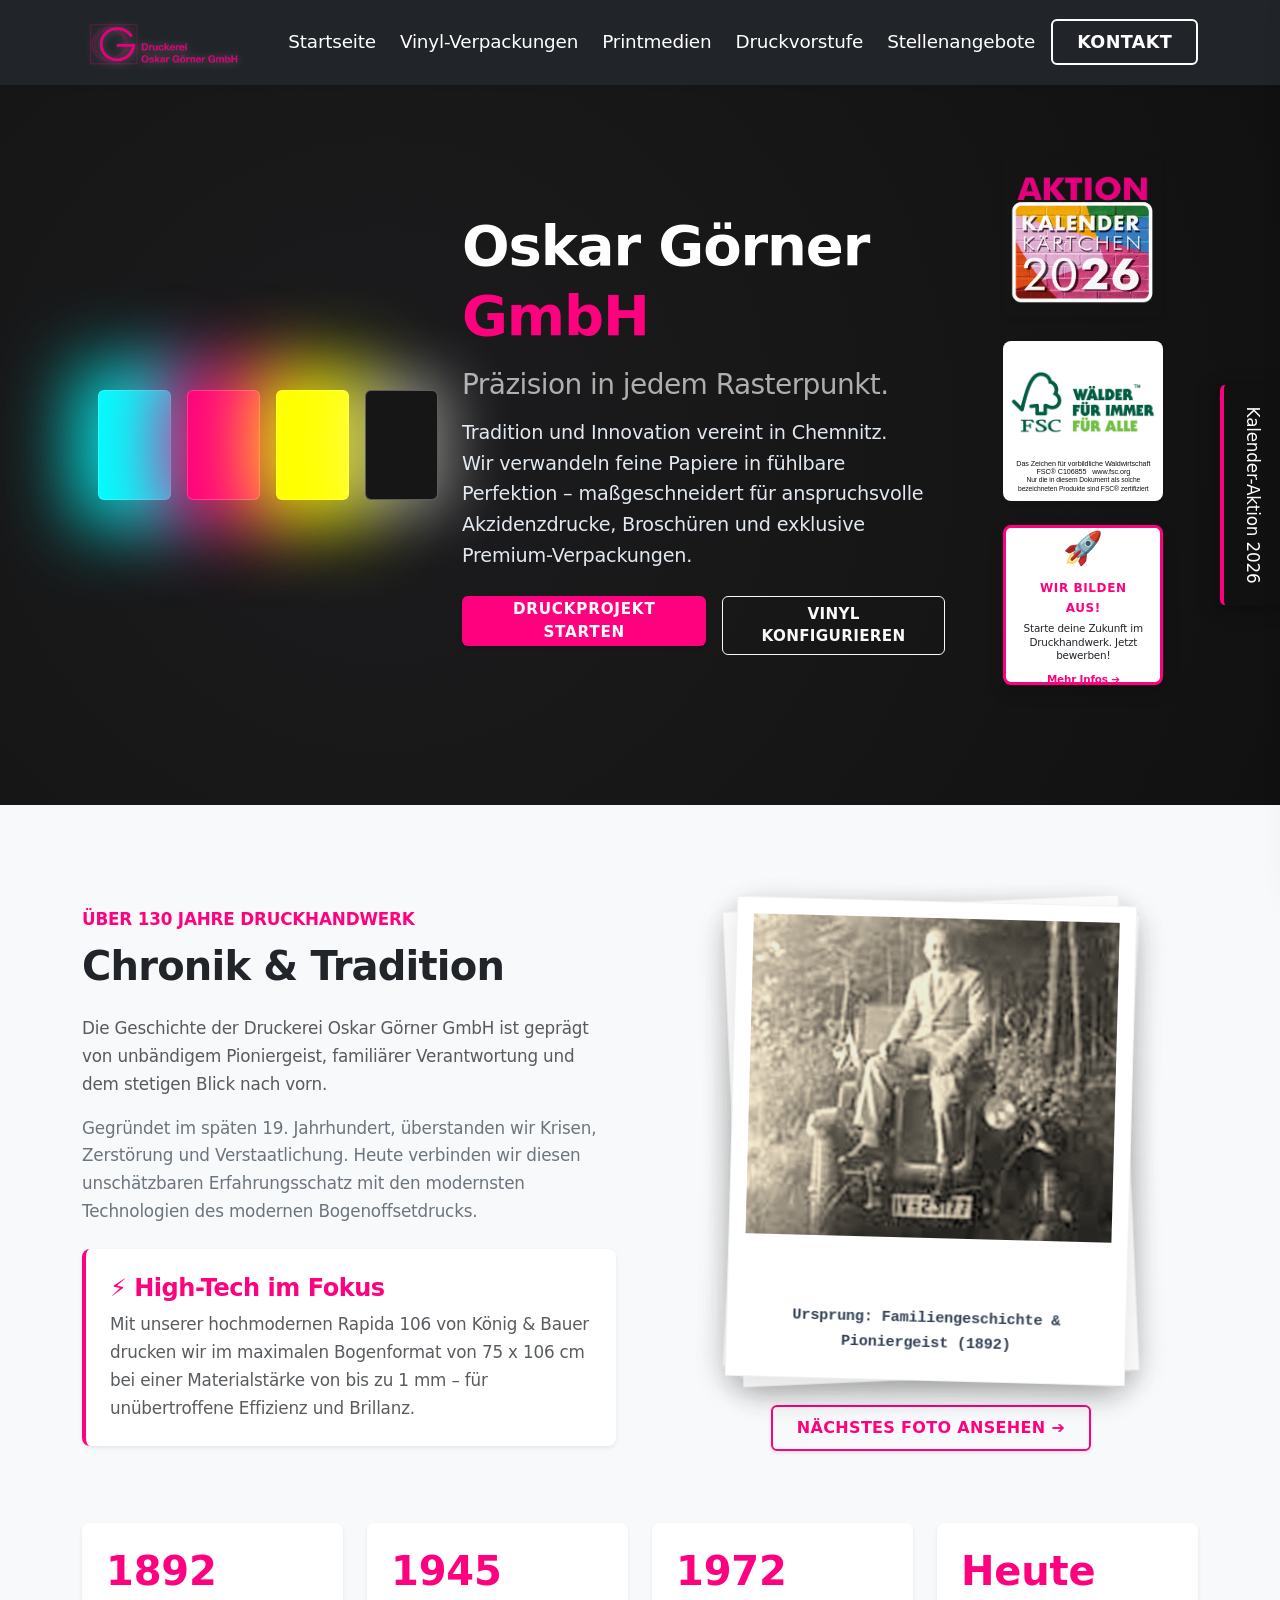
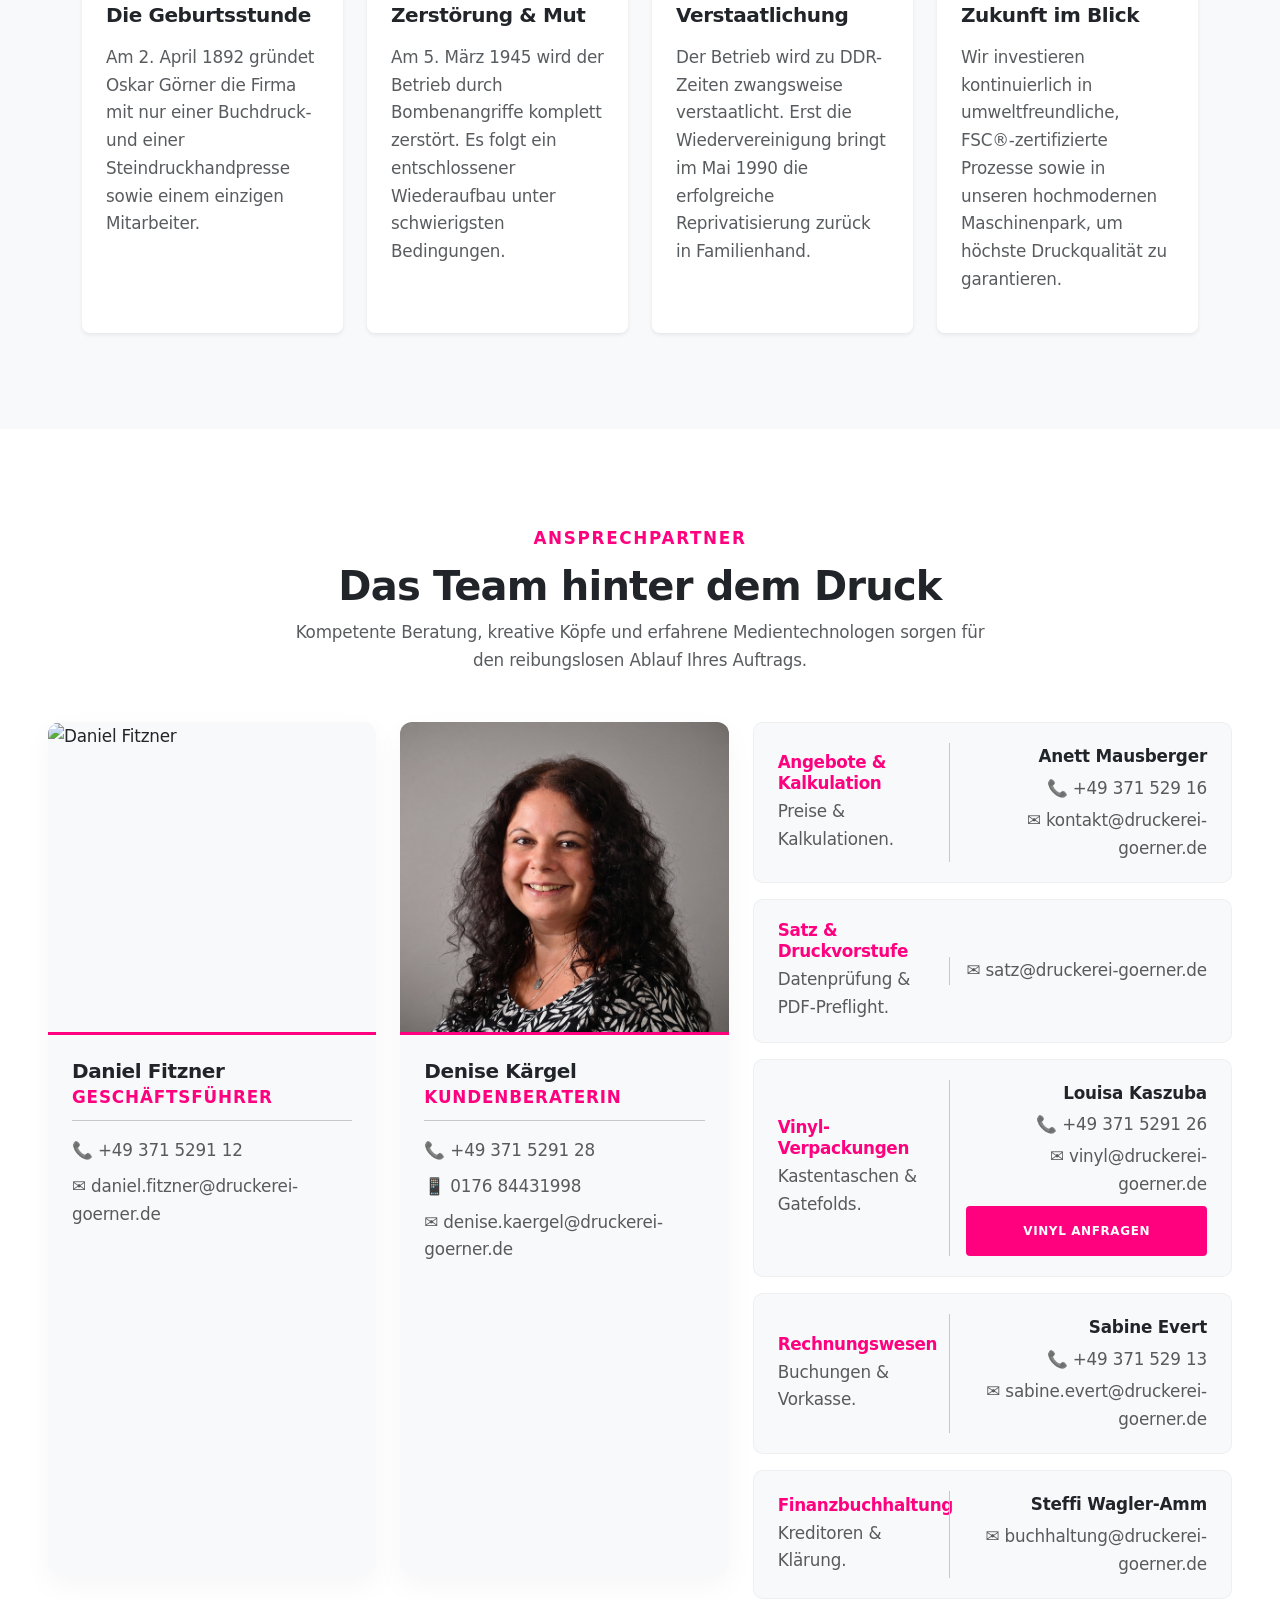
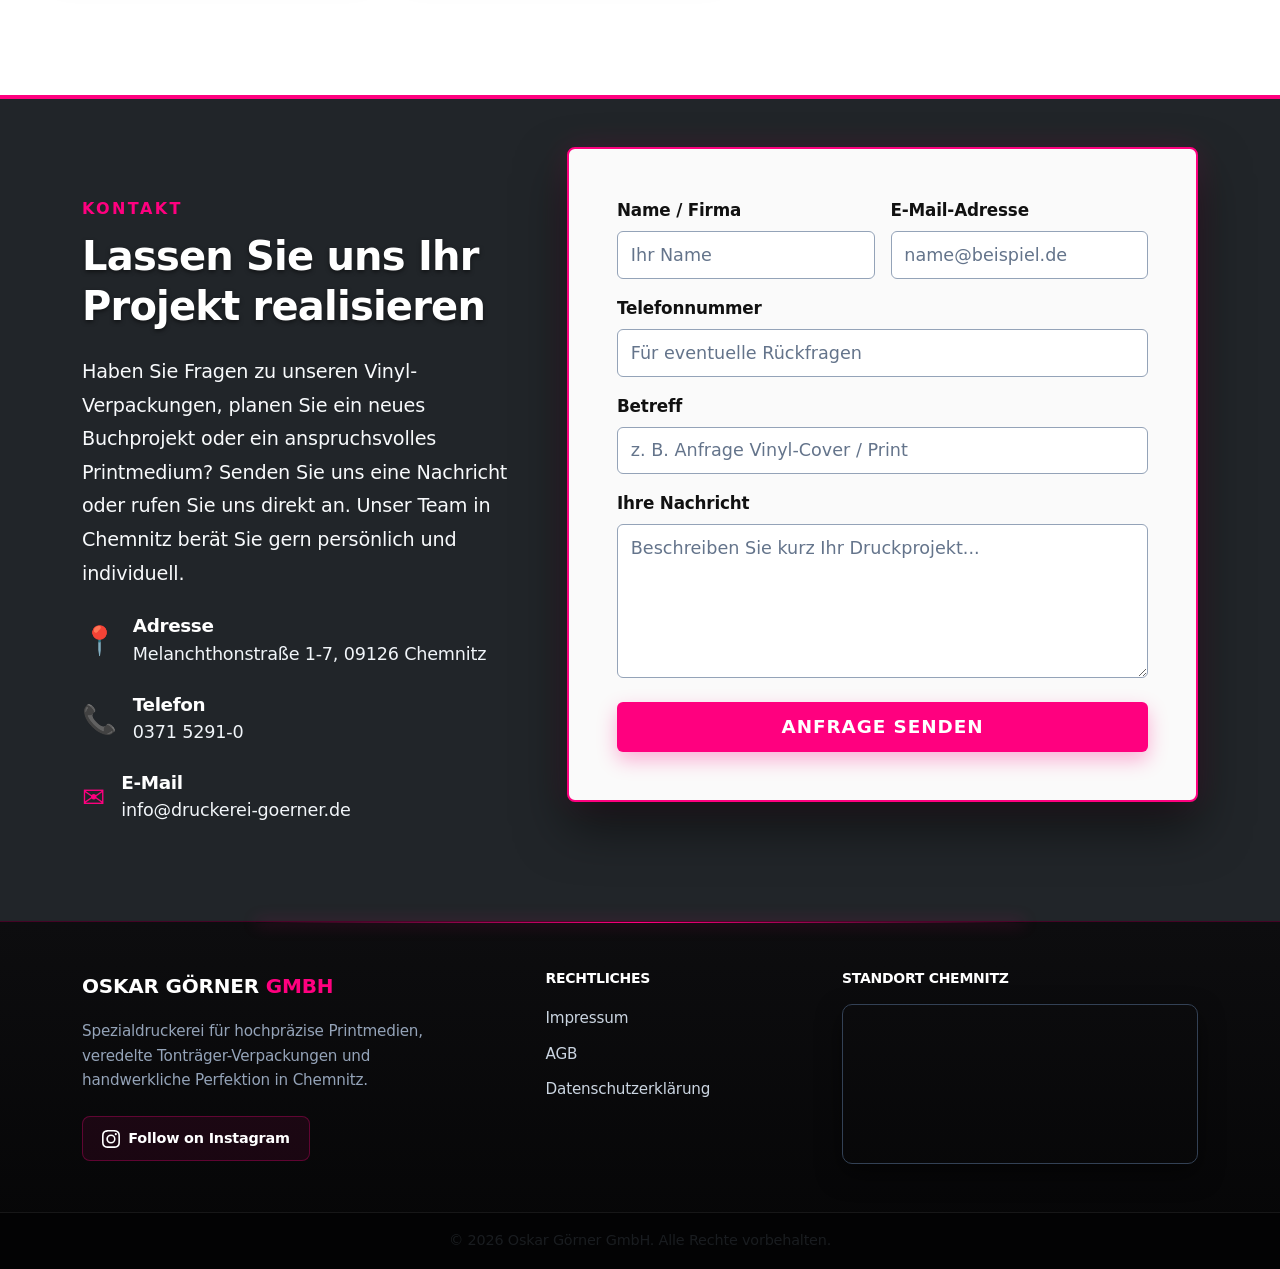
==== commit 5944939d: "datenschutz,impressum, agb" ====
--- a/index.html
+++ b/index.html
@@ -617,24 +617,58 @@
     </div>
 
 
-    <footer class="bg-black text-secondary py-4 fs-6 border-top border-secondary-dark">
-        <div class="container text-center text-md-start">
-            <div class="row g-4 align-items-center">
-                <div class="col-md-6">
-                    <p class="small mb-0">© 2026 Druckerei Oskar Görner GmbH. Alle Rechte vorbehalten.</p>
-                </div>
-                <div class="col-md-6 text-md-end">
-                    <ul class="list-inline mb-0 small">
-                        <li class="list-inline-item me-3"><a href="impressum.html"
-                                class="text-secondary text-decoration-none text-white-hover">Impressum</a>
-                        </li>
-                        <li class="list-inline-item me-3"><a href="agb.html"
-                                class="text-secondary text-decoration-none text-white-hover">AGB</a></li>
-                        <li class="list-inline-item"><a href="datenschutz.html"
-                                class="text-secondary text-decoration-none text-white-hover">Datenschutz</a>
-                        </li>
+    <!-- FOOTER MODERN -->
+    <footer class="footer-modern pt-5 fs-6">
+        <div class="container pb-4">
+            <div class="row g-4 mb-4 justify-content-between">
+                
+                <!-- SPALTE 1: BRANDING & INSTAGRAM -->
+                <div class="col-lg-4 col-md-6">
+                    <div class="mb-3">
+                        <span class="footer-brand-title text-uppercase">Oskar Görner <span class="text-magenta">GmbH</span></span>
+                    </div>
+                    <p class="footer-text mb-4">
+                        Spezialdruckerei für hochpräzise Printmedien, veredelte Tonträger-Verpackungen und handwerkliche Perfektion in Chemnitz.
+                    </p>
+                    <a href="https://www.instagram.com/druckerei_oskar_goerner/" target="_blank" rel="noopener noreferrer" class="footer-social-btn d-inline-flex align-items-center gap-2">
+                        <svg width="18" height="18" fill="currentColor" viewBox="0 0 16 16">
+                            <path d="M8 0C5.829 0 5.556.01 4.703.048 3.85.088 3.269.222 2.76.42a3.917 3.917 0 0 0-1.417.923A3.927 3.927 0 0 0 .42 2.76C.222 3.268.087 3.85.048 4.7.01 5.555 0 5.827 0 8.001c0 2.172.01 2.444.048 3.298.038.852.174 1.433.372 1.942.205.526.478.972.923 1.417.444.445.89.719 1.416.923.51.198 1.09.333 1.942.372C5.555 15.99 5.827 16 8 16s2.444-.01 3.298-.048c.851-.038 1.434-.174 1.943-.372a3.916 3.916 0 0 0 1.416-.923c.445-.445.718-.891.923-1.417.197-.509.332-1.09.372-1.942C15.99 10.445 16 10.173 16 8s-.01-2.445-.048-3.299c-.038-.851-.175-1.433-.372-1.941a3.926 3.926 0 0 0-.923-1.417A3.911 3.911 0 0 0 13.24.42c-.51-.198-1.092-.333-1.943-.372C10.443.01 10.172 0 7.998 0h.003zm-.717 1.442h.718c2.136 0 2.389.007 3.232.046.78.035 1.204.166 1.486.275.373.145.64.319.92.599.28.28.453.546.598.92.11.281.24.705.275 1.485.039.843.047 1.096.047 3.231s-.008 2.389-.047 3.232c-.035.78-.166 1.203-.275 1.485a2.47 2.47 0 0 1-.599.919c-.28.28-.546.453-.92.598-.28.11-.704.24-1.485.276-.843.038-1.096.047-3.232.047s-2.39-.009-3.233-.047c-.78-.036-1.203-.166-1.485-.276a2.478 2.478 0 0 1-.92-.598 2.48 2.48 0 0 1-.6-.92c-.109-.281-.24-.705-.275-1.485-.038-.843-.046-1.096-.046-3.233 0-2.136.008-2.388.046-3.231.036-.78.166-1.204.276-1.486.145-.373.319-.64.599-.92.28-.28.546-.453.92-.598.282-.11.705-.24 1.485-.276.738-.034 1.024-.044 2.515-.045v.002zm4.988 1.328a.96.96 0 1 0 0 1.92.96.96 0 0 0 0-1.92zm-4.27 1.122a4.109 4.109 0 1 0 0 8.217 4.109 4.109 0 0 0 0-8.217zm0 1.441a2.667 2.667 0 1 1 0 5.334 2.667 2.667 0 0 1 0-5.334z"/>
+                        </svg>
+                        Follow on Instagram
+                    </a>
+                </div>
+
+                <!-- SPALTE 2: RECHTSLINKS -->
+                <div class="col-lg-3 col-md-6 ps-lg-5">
+                    <h6 class="text-white fw-bold mb-3 text-uppercase tracking-wider small">Rechtliches</h6>
+                    <ul class="list-unstyled mb-0 d-flex flex-column gap-2">
+                        <li><a href="./impressum.html" class="footer-nav-link">Impressum</a></li>
+                        <li><a href="./agb.html" class="footer-nav-link">AGB</a></li>
+                        <li><a href="./datenschutz.html" class="footer-nav-link">Datenschutzerklärung</a></li>
                     </ul>
                 </div>
+
+                <!-- SPALTE 3: INTERAKTIVER MAP-WRAPPER -->
+                <div class="col-lg-4 col-md-12">
+                    <h6 class="text-white fw-bold mb-3 text-uppercase tracking-wider small">Standort Chemnitz</h6>
+                    <div class="ratio ratio-16x9 footer-map-frame" style="max-height: 160px;">
+                        <iframe 
+                            src="https://www.google.com/maps/embed?pb=!1m18!1m12!1m3!1d2524.316492318029!2d12.9284213!3d50.8228303!2m3!1f0!2f0!3f0!3m2!1i1024!2i768!4f13.1!3m3!1m2!1s0x47a7463f20b8529b%3A0x6a053c8bc23cf30!2sMelanchthonstra%C3%9Fe%201-7%2C%2009126%20Chemnitz!5e0!3m2!1sde!2sde" 
+                            style="border:0;" 
+                            allowfullscreen="" 
+                            loading="lazy" 
+                            referrerpolicy="no-referrer-when-downgrade"
+                            title="Standort Oskar Görner GmbH">
+                        </iframe>
+                    </div>
+                </div>
+
+            </div>
+        </div>
+
+        <div class="footer-bottom-bar py-3">
+            <div class="container text-center">
+                <p class="small mb-0 text-muted">© 2026 Oskar Görner GmbH. Alle Rechte vorbehalten.</p>
             </div>
         </div>
     </footer>
--- a/css/style.css
+++ b/css/style.css
@@ -1097,4 +1097,90 @@
     
     .team-split-tile { flex-direction: column !important; align-items: flex-start !important; gap: 0.75rem; }
     .team-split-tile .text-end { text-align: left !important; padding-left: 0 !important; border-left: none !important; border-top: 1px solid rgba(0, 0, 0, 0.08) !important; padding-top: 0.5rem; width: 100%; }
+}
+
+/* ==========================================================================
+   MODERN FOOTER COMPONENT
+   ========================================================================== */
+.footer-modern {
+    background: linear-gradient(180deg, #0d0d0f 0%, #050506 100%) !important;
+    color: #94a3b8 !important;
+    position: relative;
+    border-top: 1px solid rgba(255, 0, 127, 0.25) !important;
+}
+
+.footer-modern::before {
+    content: '';
+    position: absolute;
+    top: 0;
+    left: 50%;
+    transform: translateX(-50%);
+    width: 60%;
+    height: 1px;
+    background: linear-gradient(90deg, transparent, var(--magenta-brand), transparent);
+    box-shadow: 0 0 15px var(--magenta-brand);
+}
+
+.footer-brand-title {
+    font-size: 1.25rem;
+    font-weight: 800;
+    letter-spacing: -0.01em;
+    color: #ffffff;
+}
+
+.footer-text {
+    font-size: 0.95rem !important;
+    line-height: 1.6 !important;
+    color: #94a3b8 !important;
+}
+
+.footer-nav-link {
+    color: #cbd5e1 !important;
+    text-decoration: none;
+    font-size: 0.95rem !important;
+    font-weight: 500;
+    transition: all 0.2s cubic-bezier(0.16, 1, 0.3, 1);
+    display: inline-block;
+}
+
+.footer-nav-link:hover {
+    color: var(--magenta-brand) !important;
+    transform: translateX(4px);
+}
+
+.footer-social-btn {
+    background-color: rgba(255, 0, 127, 0.08);
+    border: 1px solid rgba(255, 0, 127, 0.3);
+    color: #ffffff !important;
+    font-weight: 600;
+    font-size: 0.9rem;
+    padding: 0.6rem 1.2rem;
+    border-radius: 8px;
+    transition: all 0.3s ease;
+    text-decoration: none !important;
+}
+
+.footer-social-btn:hover {
+    background-color: var(--magenta-brand);
+    border-color: var(--magenta-brand);
+    color: #ffffff !important;
+    box-shadow: 0 0 20px rgba(255, 0, 127, 0.4);
+    transform: translateY(-2px);
+}
+
+.footer-map-frame {
+    border-radius: 10px;
+    border: 1px solid #334155;
+    overflow: hidden;
+    box-shadow: 0 10px 25px rgba(0, 0, 0, 0.5);
+    transition: border-color 0.3s ease;
+}
+
+.footer-map-frame:hover {
+    border-color: var(--magenta-brand);
+}
+
+.footer-bottom-bar {
+    border-top: 1px solid rgba(255, 255, 255, 0.08) !important;
+    background-color: #030304;
 }
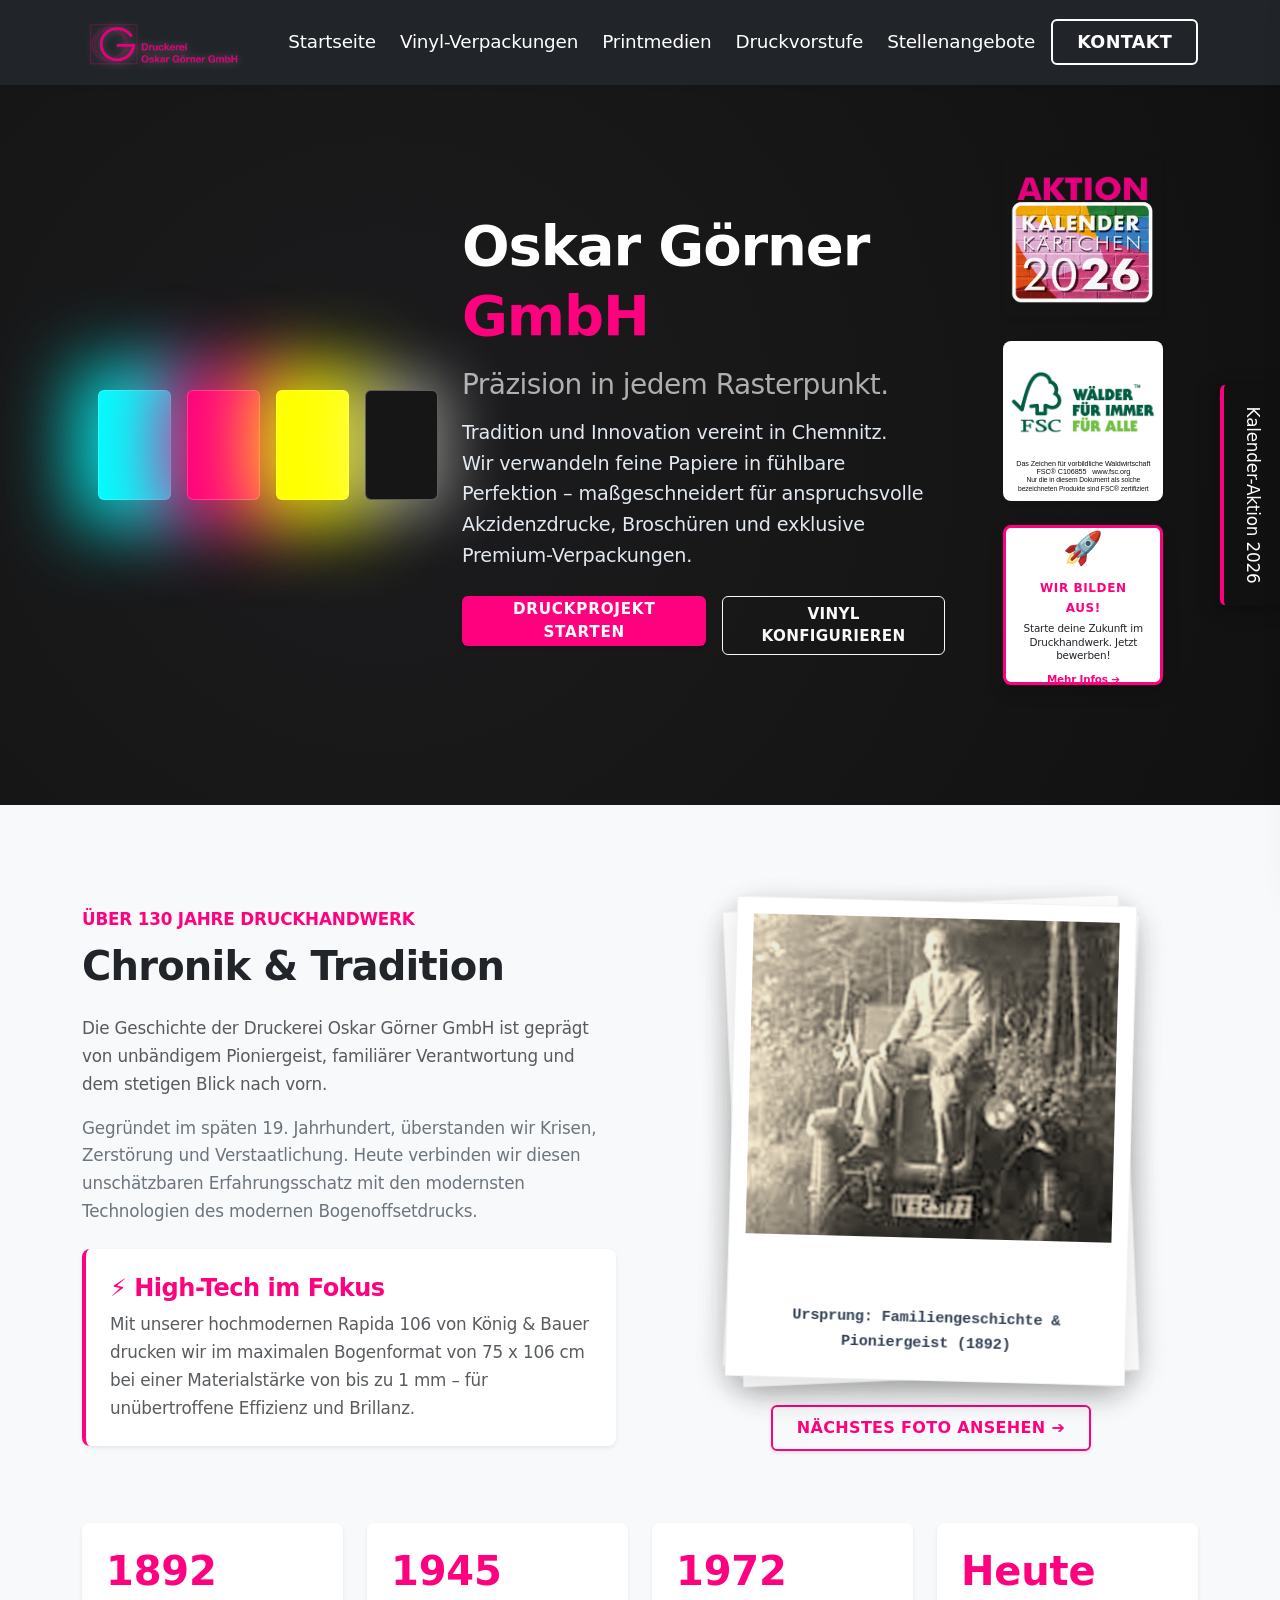
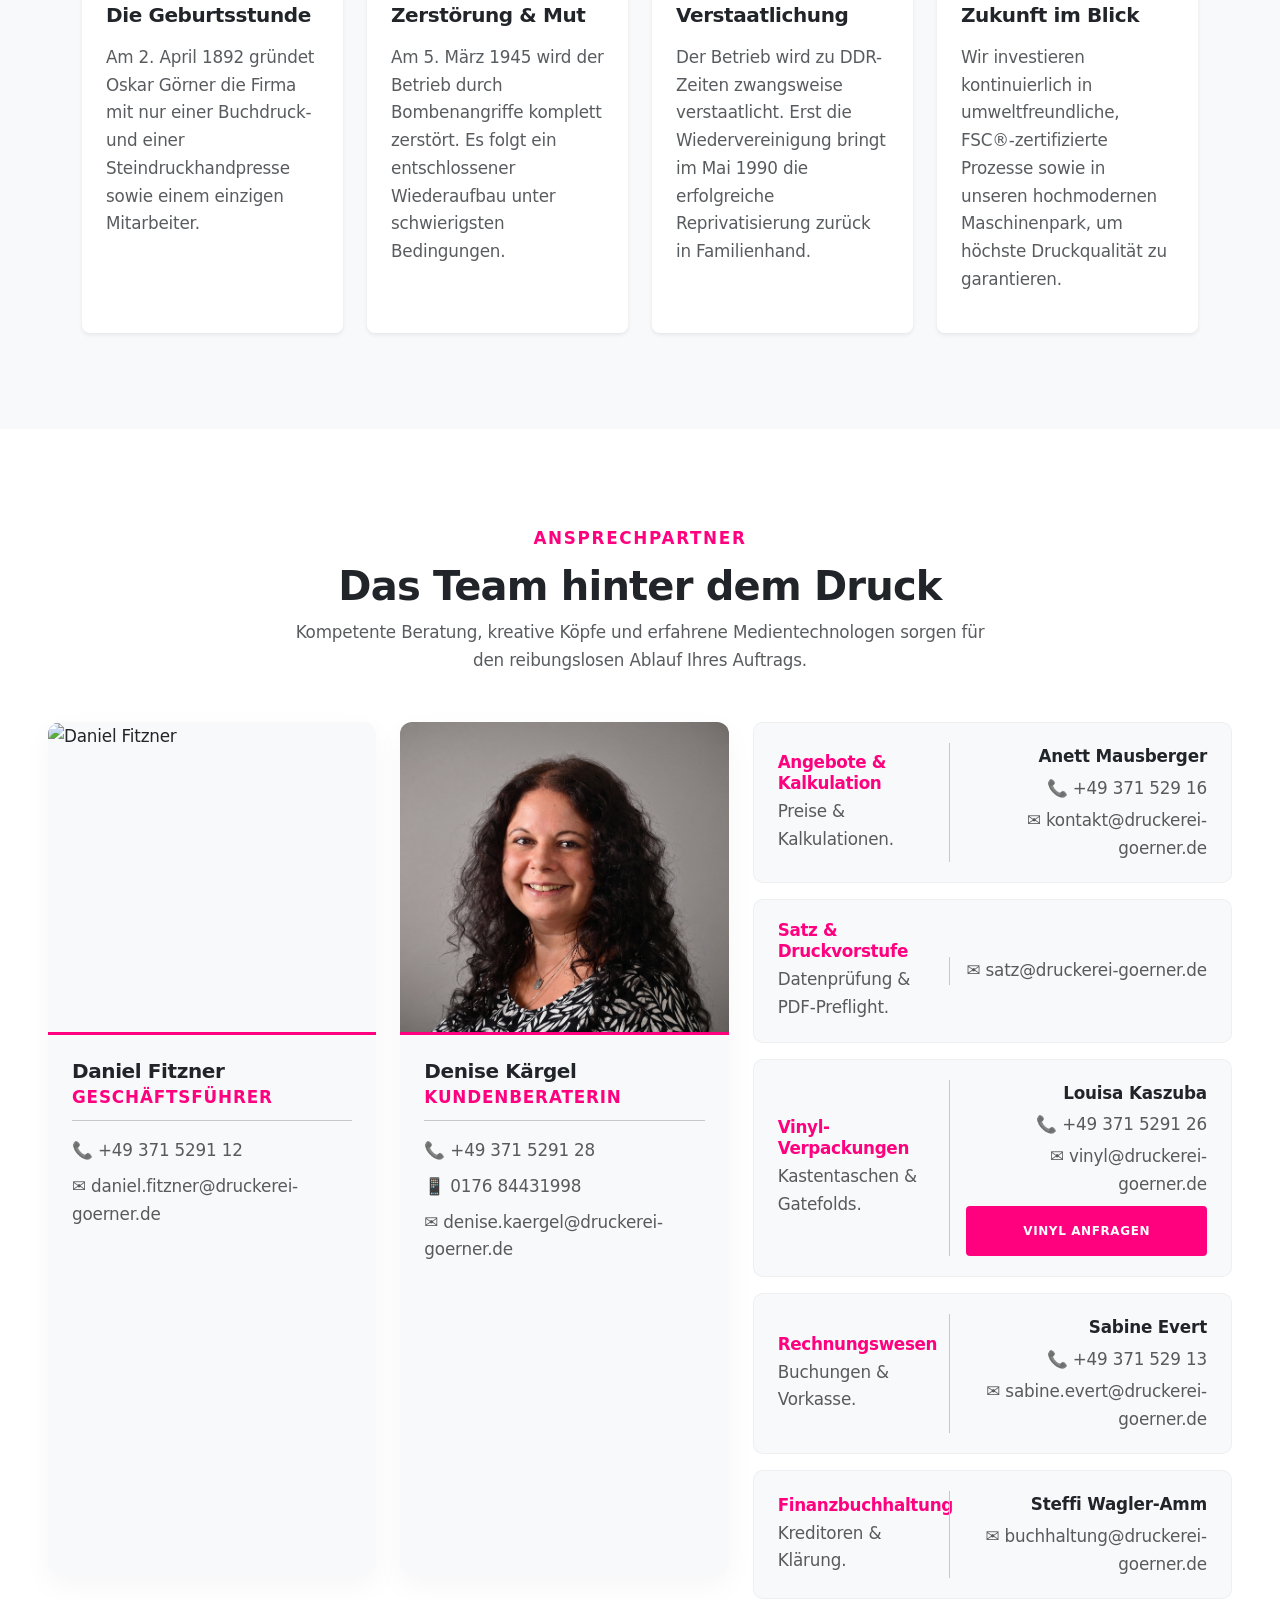
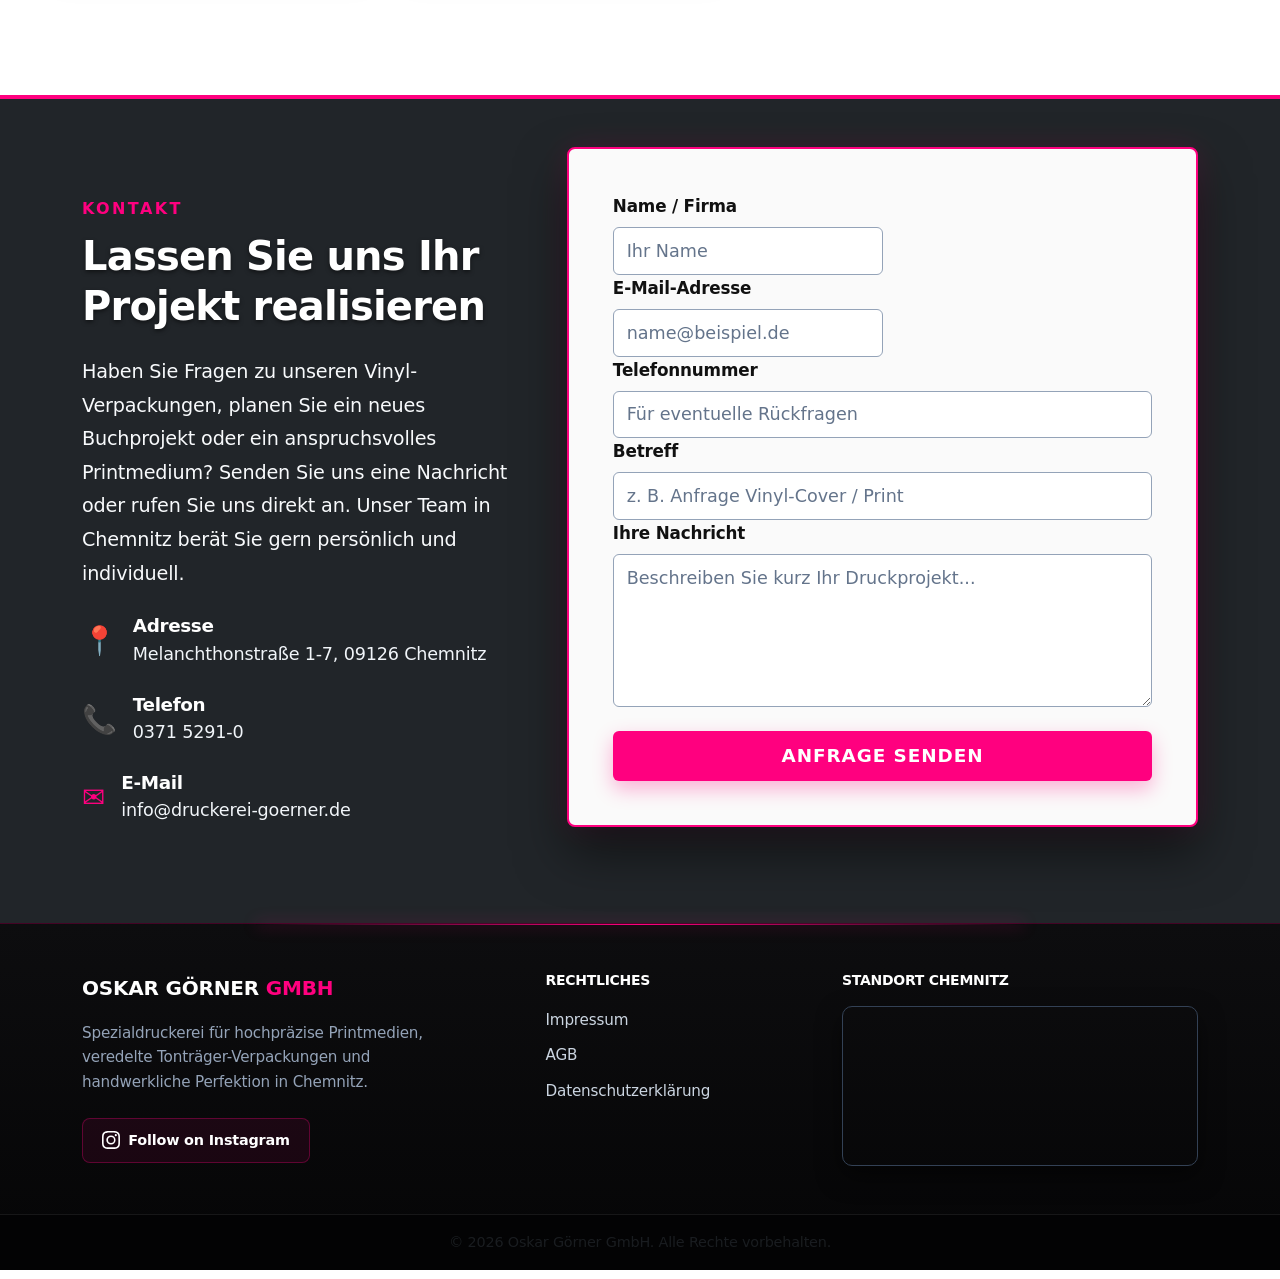
==== commit e5b8d15c: "übermittlung sql" ====
--- a/index.html
+++ b/index.html
@@ -546,53 +546,49 @@
 
                 <div class="col-12 col-lg-7 mt-4 mt-lg-0">
                     <div class="bg-dark-accent p-3 p-sm-4 p-md-5 rounded-3 border border-secondary-subtle shadow-sm">
-                        <form id="contactForm"
-                            action="https://script.google.com/macros/s/AKfycbwNYzte8SJqxizVJyS-cwS9UWl9RHOnP2QUg8MLd_FEmKsarvnzpgXWH3GE4FV57MJE/exec"
-                            method="POST">
-                            <div class="row g-3">
-
-                                <div class="col-12 col-md-6">
-                                    <label for="name" class="form-label small fw-bold text-white-50">Name /
-                                        Firma</label>
-                                    <input type="text" class="form-control bg-dark text-white border-secondary py-2"
-                                        name="Name" id="name" required placeholder="Ihr Name">
-                                </div>
-                                <div class="col-12 col-md-6">
-                                    <label for="email"
-                                        class="form-label small fw-bold text-white-50">E-Mail-Adresse</label>
-                                    <input type="email" class="form-control bg-dark text-white border-secondary py-2"
-                                        name="Email" id="email" required placeholder="name@beispiel.de">
-                                </div>
-                                <div class="col-12">
-                                    <label for="phone"
-                                        class="form-label small fw-bold text-white-50">Telefonnummer</label>
-                                    <input type="tel" class="form-control bg-dark text-white border-secondary py-2"
-                                        name="Telefon" id="phone" required placeholder="Für eventuelle Rückfragen">
-                                </div>
-                                <div class="col-12">
-                                    <label for="betreff" class="form-label small fw-bold text-white-50">Betreff</label>
-                                    <input type="text" class="form-control bg-dark text-white border-secondary py-2"
-                                        name="Betreff" id="betreff" required
-                                        placeholder="z. B. Anfrage Vinyl-Cover / Print">
-                                </div>
-                                <div class="col-12">
-                                    <label for="nachricht" class="form-label small fw-bold text-white-50">Ihre
-                                        Nachricht</label>
-                                    <textarea class="form-control bg-dark text-white border-secondary" name="Nachricht"
-                                        id="nachricht" rows="5" required
-                                        placeholder="Beschreiben Sie kurz Ihr Druckprojekt..."></textarea>
-                                </div>
-                                <div class="col-12 mt-4">
-                                    <button type="submit"
-                                        class="btn btn-magenta w-100 py-3 fw-bold text-uppercase tracking-wide"
-                                        id="submitBtn">Anfrage senden</button>
-                                </div>
-                            </div>
-                        </form>
-                    </div>
-                </div>
-
-            </div>
+                        <form id="contactForm" action="./api/index.php" method="POST">
+                            <input type="hidden" name="formType" value="kontakt">
+
+                            <div class="col-12 col-md-6">
+                                <label for="name" class="form-label small fw-bold text-white-50">Name /
+                                    Firma</label>
+                                <input type="text" class="form-control bg-dark text-white border-secondary py-2"
+                                    name="Name" id="name" required placeholder="Ihr Name">
+                            </div>
+                            <div class="col-12 col-md-6">
+                                <label for="email" class="form-label small fw-bold text-white-50">E-Mail-Adresse</label>
+                                <input type="email" class="form-control bg-dark text-white border-secondary py-2"
+                                    name="Email" id="email" required placeholder="name@beispiel.de">
+                            </div>
+                            <div class="col-12">
+                                <label for="phone" class="form-label small fw-bold text-white-50">Telefonnummer</label>
+                                <input type="tel" class="form-control bg-dark text-white border-secondary py-2"
+                                    name="Telefon" id="phone" required placeholder="Für eventuelle Rückfragen">
+                            </div>
+                            <div class="col-12">
+                                <label for="betreff" class="form-label small fw-bold text-white-50">Betreff</label>
+                                <input type="text" class="form-control bg-dark text-white border-secondary py-2"
+                                    name="Betreff" id="betreff" required
+                                    placeholder="z. B. Anfrage Vinyl-Cover / Print">
+                            </div>
+                            <div class="col-12">
+                                <label for="nachricht" class="form-label small fw-bold text-white-50">Ihre
+                                    Nachricht</label>
+                                <textarea class="form-control bg-dark text-white border-secondary" name="Nachricht"
+                                    id="nachricht" rows="5" required
+                                    placeholder="Beschreiben Sie kurz Ihr Druckprojekt..."></textarea>
+                            </div>
+                            <div class="col-12 mt-4">
+                                <button type="submit"
+                                    class="btn btn-magenta w-100 py-3 fw-bold text-uppercase tracking-wide"
+                                    id="submitBtn">Anfrage senden</button>
+                            </div>
+                    </div>
+                    </form>
+                </div>
+            </div>
+
+        </div>
         </div>
     </section>
 
@@ -606,8 +602,10 @@
                     <p class="text-muted mb-4">
                         Vielen Dank für Ihre Nachricht. Wir haben Ihr Druckprojekt erfolgreich erfasst.
                         <br><br>
-                        <strong>Hinweis:</strong> Sollten Sie innerhalb der nächsten <strong>48 Stunden</strong> keine Rückmeldung von uns erhalten, wenden Sie sich bitte direkt per E-Mail an uns unter: 
-                        <a href="mailto:info@druckerei-goerner.de" class="text-magenta fw-bold text-decoration-none">info@druckerei-goerner.de</a>.
+                        <strong>Hinweis:</strong> Sollten Sie innerhalb der nächsten <strong>48 Stunden</strong> keine
+                        Rückmeldung von uns erhalten, wenden Sie sich bitte direkt per E-Mail an uns unter:
+                        <a href="mailto:info@druckerei-goerner.de"
+                            class="text-magenta fw-bold text-decoration-none">info@druckerei-goerner.de</a>.
                     </p>
                     <button type="button" class="btn btn-magenta px-4 py-2 fw-semibold"
                         data-bs-dismiss="modal">Schließen</button>
@@ -621,18 +619,22 @@
     <footer class="footer-modern pt-5 fs-6">
         <div class="container pb-4">
             <div class="row g-4 mb-4 justify-content-between">
-                
+
                 <!-- SPALTE 1: BRANDING & INSTAGRAM -->
                 <div class="col-lg-4 col-md-6">
                     <div class="mb-3">
-                        <span class="footer-brand-title text-uppercase">Oskar Görner <span class="text-magenta">GmbH</span></span>
+                        <span class="footer-brand-title text-uppercase">Oskar Görner <span
+                                class="text-magenta">GmbH</span></span>
                     </div>
                     <p class="footer-text mb-4">
-                        Spezialdruckerei für hochpräzise Printmedien, veredelte Tonträger-Verpackungen und handwerkliche Perfektion in Chemnitz.
+                        Spezialdruckerei für hochpräzise Printmedien, veredelte Tonträger-Verpackungen und handwerkliche
+                        Perfektion in Chemnitz.
                     </p>
-                    <a href="https://www.instagram.com/druckerei_oskar_goerner/" target="_blank" rel="noopener noreferrer" class="footer-social-btn d-inline-flex align-items-center gap-2">
+                    <a href="https://www.instagram.com/druckerei_oskar_goerner/" target="_blank"
+                        rel="noopener noreferrer" class="footer-social-btn d-inline-flex align-items-center gap-2">
                         <svg width="18" height="18" fill="currentColor" viewBox="0 0 16 16">
-                            <path d="M8 0C5.829 0 5.556.01 4.703.048 3.85.088 3.269.222 2.76.42a3.917 3.917 0 0 0-1.417.923A3.927 3.927 0 0 0 .42 2.76C.222 3.268.087 3.85.048 4.7.01 5.555 0 5.827 0 8.001c0 2.172.01 2.444.048 3.298.038.852.174 1.433.372 1.942.205.526.478.972.923 1.417.444.445.89.719 1.416.923.51.198 1.09.333 1.942.372C5.555 15.99 5.827 16 8 16s2.444-.01 3.298-.048c.851-.038 1.434-.174 1.943-.372a3.916 3.916 0 0 0 1.416-.923c.445-.445.718-.891.923-1.417.197-.509.332-1.09.372-1.942C15.99 10.445 16 10.173 16 8s-.01-2.445-.048-3.299c-.038-.851-.175-1.433-.372-1.941a3.926 3.926 0 0 0-.923-1.417A3.911 3.911 0 0 0 13.24.42c-.51-.198-1.092-.333-1.943-.372C10.443.01 10.172 0 7.998 0h.003zm-.717 1.442h.718c2.136 0 2.389.007 3.232.046.78.035 1.204.166 1.486.275.373.145.64.319.92.599.28.28.453.546.598.92.11.281.24.705.275 1.485.039.843.047 1.096.047 3.231s-.008 2.389-.047 3.232c-.035.78-.166 1.203-.275 1.485a2.47 2.47 0 0 1-.599.919c-.28.28-.546.453-.92.598-.28.11-.704.24-1.485.276-.843.038-1.096.047-3.232.047s-2.39-.009-3.233-.047c-.78-.036-1.203-.166-1.485-.276a2.478 2.478 0 0 1-.92-.598 2.48 2.48 0 0 1-.6-.92c-.109-.281-.24-.705-.275-1.485-.038-.843-.046-1.096-.046-3.233 0-2.136.008-2.388.046-3.231.036-.78.166-1.204.276-1.486.145-.373.319-.64.599-.92.28-.28.546-.453.92-.598.282-.11.705-.24 1.485-.276.738-.034 1.024-.044 2.515-.045v.002zm4.988 1.328a.96.96 0 1 0 0 1.92.96.96 0 0 0 0-1.92zm-4.27 1.122a4.109 4.109 0 1 0 0 8.217 4.109 4.109 0 0 0 0-8.217zm0 1.441a2.667 2.667 0 1 1 0 5.334 2.667 2.667 0 0 1 0-5.334z"/>
+                            <path
+                                d="M8 0C5.829 0 5.556.01 4.703.048 3.85.088 3.269.222 2.76.42a3.917 3.917 0 0 0-1.417.923A3.927 3.927 0 0 0 .42 2.76C.222 3.268.087 3.85.048 4.7.01 5.555 0 5.827 0 8.001c0 2.172.01 2.444.048 3.298.038.852.174 1.433.372 1.942.205.526.478.972.923 1.417.444.445.89.719 1.416.923.51.198 1.09.333 1.942.372C5.555 15.99 5.827 16 8 16s2.444-.01 3.298-.048c.851-.038 1.434-.174 1.943-.372a3.916 3.916 0 0 0 1.416-.923c.445-.445.718-.891.923-1.417.197-.509.332-1.09.372-1.942C15.99 10.445 16 10.173 16 8s-.01-2.445-.048-3.299c-.038-.851-.175-1.433-.372-1.941a3.926 3.926 0 0 0-.923-1.417A3.911 3.911 0 0 0 13.24.42c-.51-.198-1.092-.333-1.943-.372C10.443.01 10.172 0 7.998 0h.003zm-.717 1.442h.718c2.136 0 2.389.007 3.232.046.78.035 1.204.166 1.486.275.373.145.64.319.92.599.28.28.453.546.598.92.11.281.24.705.275 1.485.039.843.047 1.096.047 3.231s-.008 2.389-.047 3.232c-.035.78-.166 1.203-.275 1.485a2.47 2.47 0 0 1-.599.919c-.28.28-.546.453-.92.598-.28.11-.704.24-1.485.276-.843.038-1.096.047-3.232.047s-2.39-.009-3.233-.047c-.78-.036-1.203-.166-1.485-.276a2.478 2.478 0 0 1-.92-.598 2.48 2.48 0 0 1-.6-.92c-.109-.281-.24-.705-.275-1.485-.038-.843-.046-1.096-.046-3.233 0-2.136.008-2.388.046-3.231.036-.78.166-1.204.276-1.486.145-.373.319-.64.599-.92.28-.28.546-.453.92-.598.282-.11.705-.24 1.485-.276.738-.034 1.024-.044 2.515-.045v.002zm4.988 1.328a.96.96 0 1 0 0 1.92.96.96 0 0 0 0-1.92zm-4.27 1.122a4.109 4.109 0 1 0 0 8.217 4.109 4.109 0 0 0 0-8.217zm0 1.441a2.667 2.667 0 1 1 0 5.334 2.667 2.667 0 0 1 0-5.334z" />
                         </svg>
                         Follow on Instagram
                     </a>
@@ -652,13 +654,10 @@
                 <div class="col-lg-4 col-md-12">
                     <h6 class="text-white fw-bold mb-3 text-uppercase tracking-wider small">Standort Chemnitz</h6>
                     <div class="ratio ratio-16x9 footer-map-frame" style="max-height: 160px;">
-                        <iframe 
-                            src="https://www.google.com/maps/embed?pb=!1m18!1m12!1m3!1d2524.316492318029!2d12.9284213!3d50.8228303!2m3!1f0!2f0!3f0!3m2!1i1024!2i768!4f13.1!3m3!1m2!1s0x47a7463f20b8529b%3A0x6a053c8bc23cf30!2sMelanchthonstra%C3%9Fe%201-7%2C%2009126%20Chemnitz!5e0!3m2!1sde!2sde" 
-                            style="border:0;" 
-                            allowfullscreen="" 
-                            loading="lazy" 
-                            referrerpolicy="no-referrer-when-downgrade"
-                            title="Standort Oskar Görner GmbH">
+                        <iframe
+                            src="https://www.google.com/maps/embed?pb=!1m18!1m12!1m3!1d2524.316492318029!2d12.9284213!3d50.8228303!2m3!1f0!2f0!3f0!3m2!1i1024!2i768!4f13.1!3m3!1m2!1s0x47a7463f20b8529b%3A0x6a053c8bc23cf30!2sMelanchthonstra%C3%9Fe%201-7%2C%2009126%20Chemnitz!5e0!3m2!1sde!2sde"
+                            style="border:0;" allowfullscreen="" loading="lazy"
+                            referrerpolicy="no-referrer-when-downgrade" title="Standort Oskar Görner GmbH">
                         </iframe>
                     </div>
                 </div>
